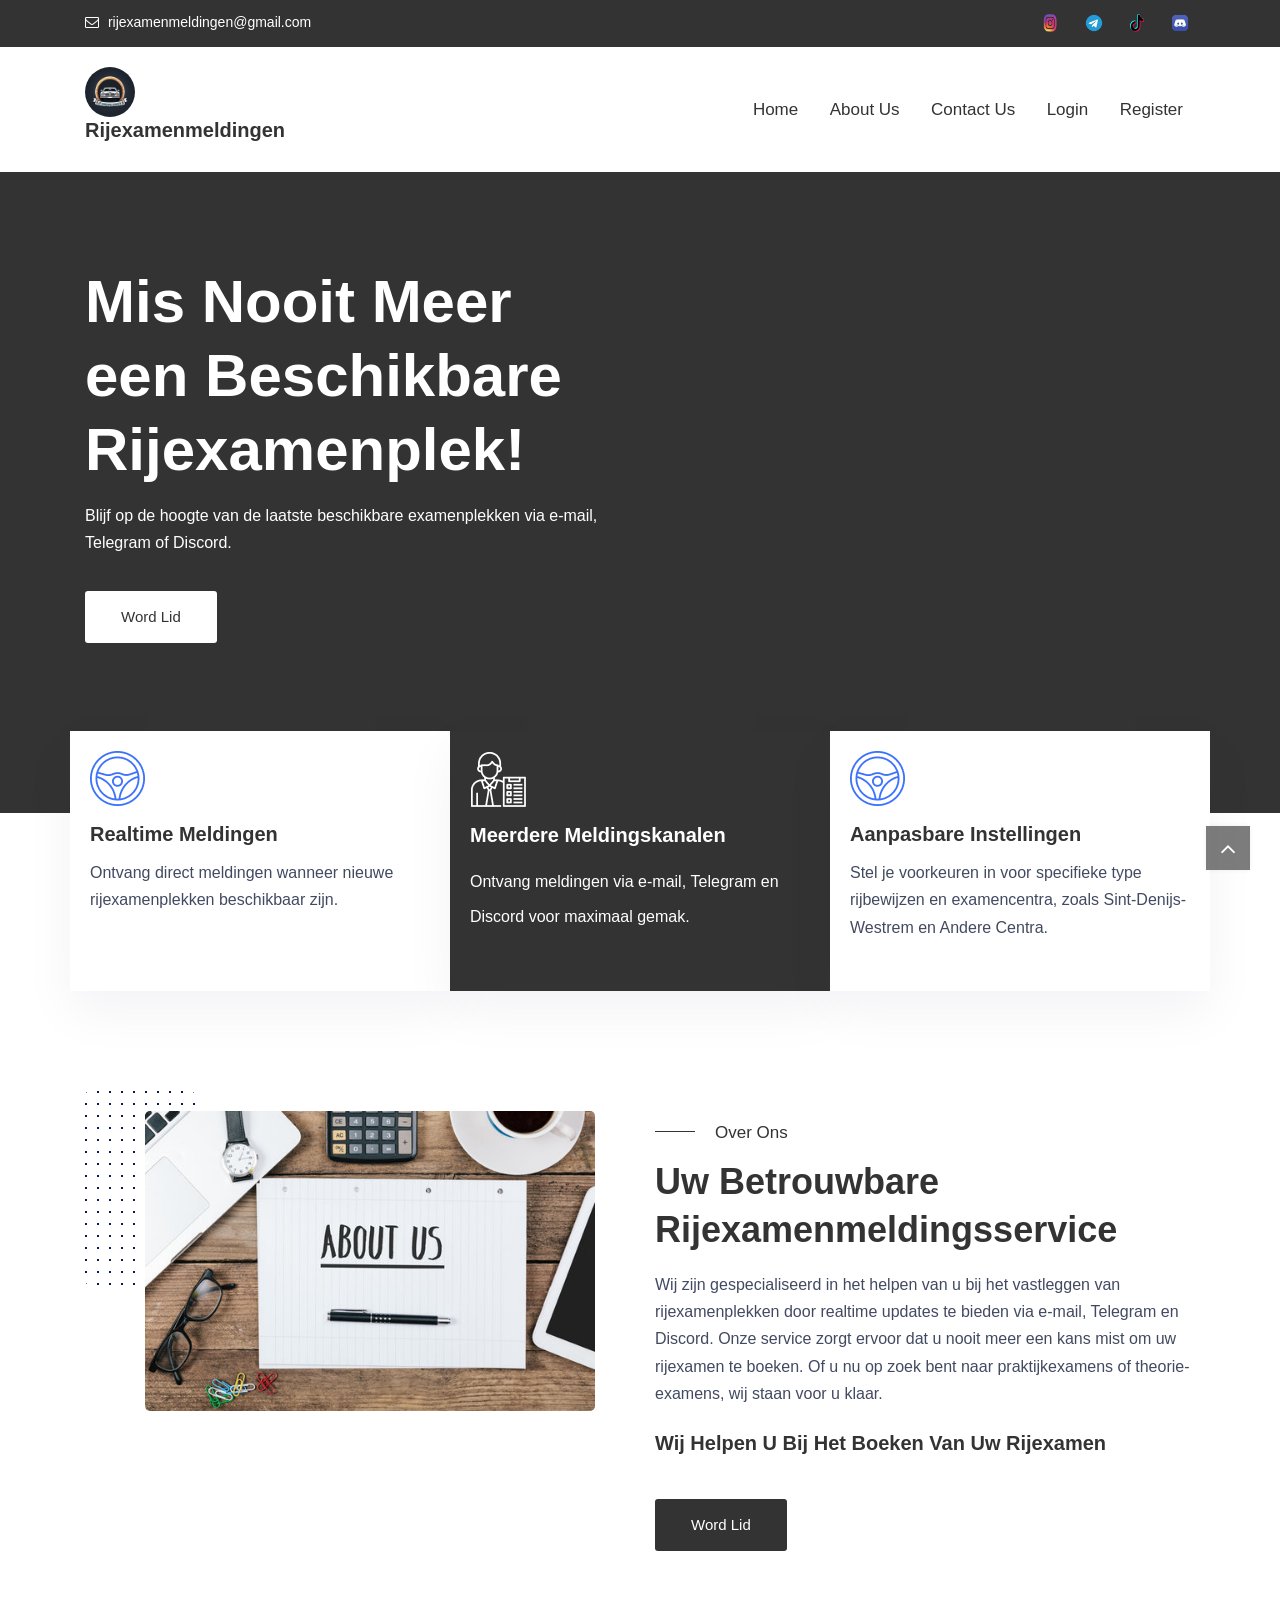
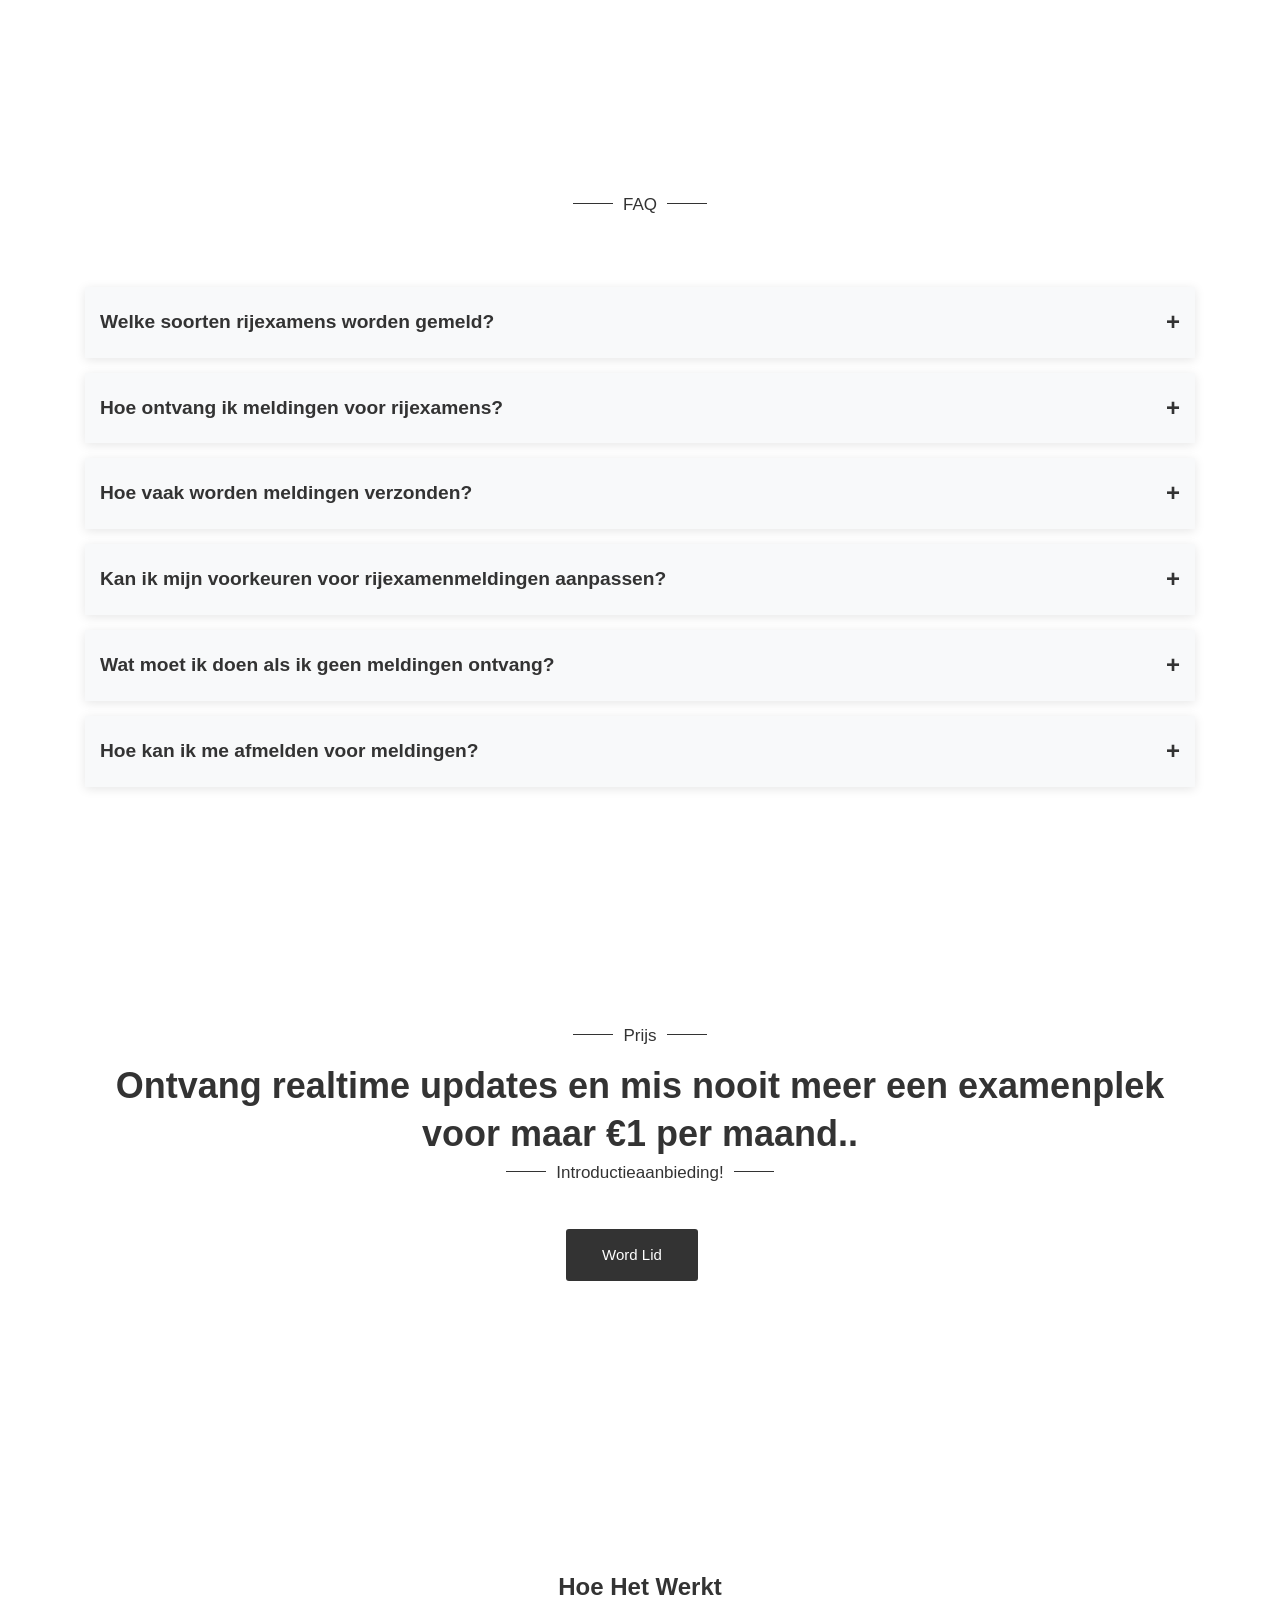
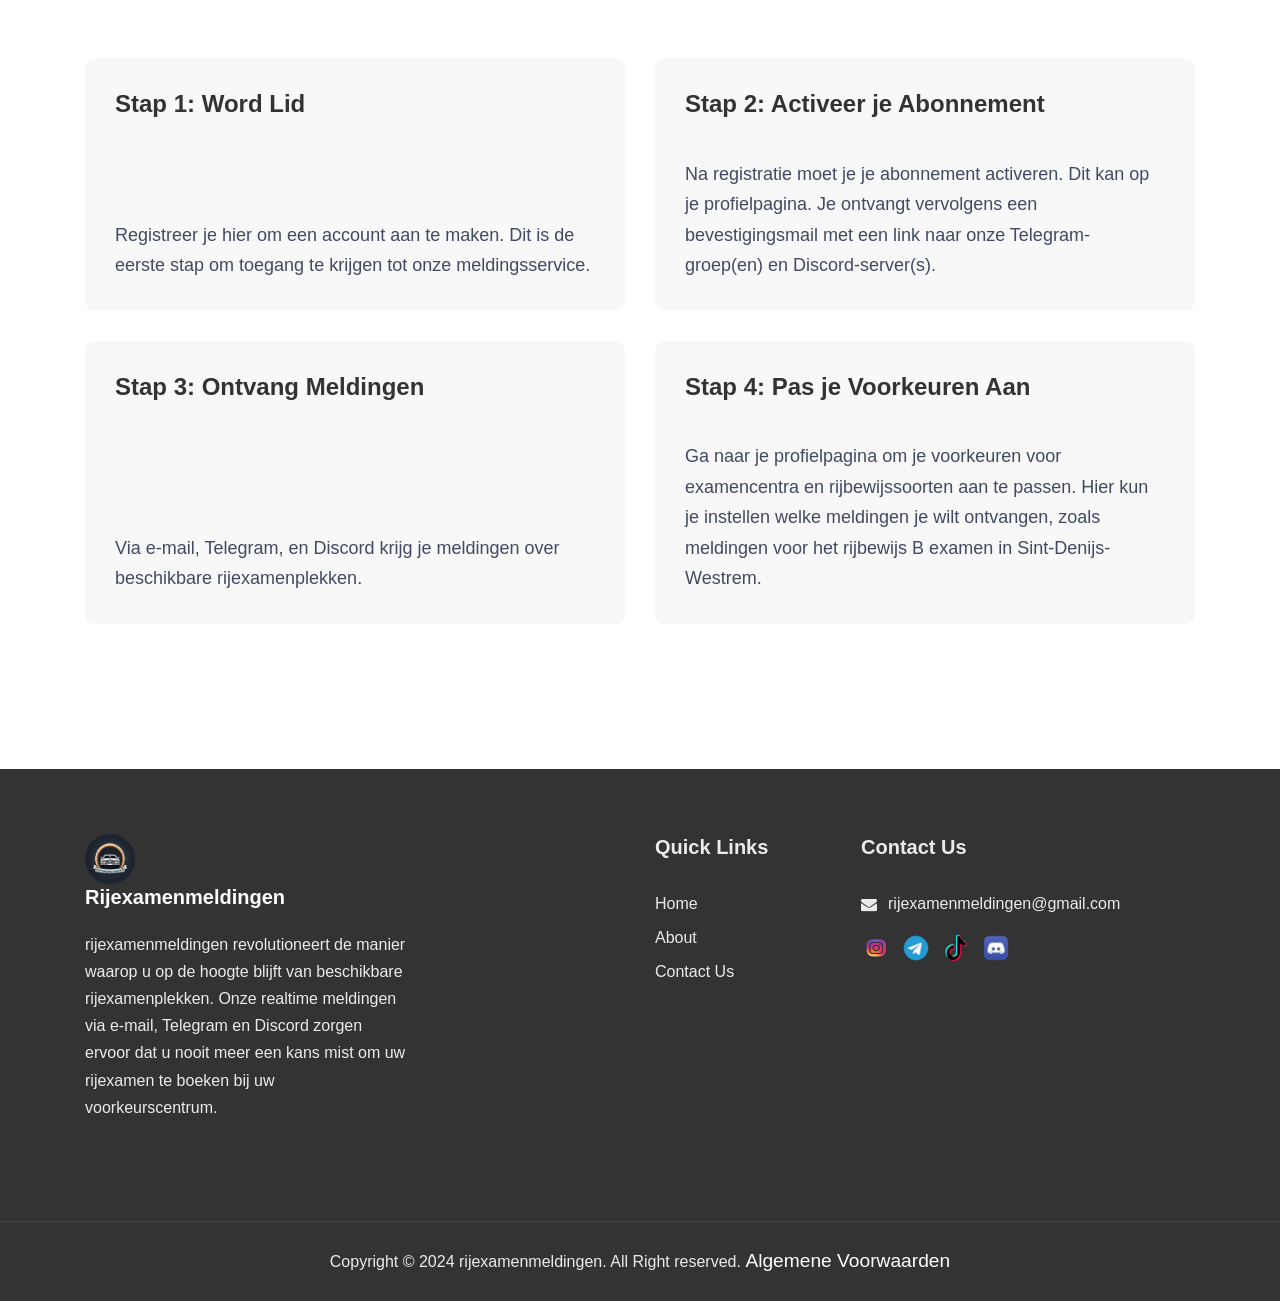
==== index.html @ 1abd0885 "[INIT] osaze okundaye" ====
<!DOCTYPE html>
<html lang="zxx">
<head>
    <meta charset="UTF-8">
    <meta name="viewport" content="width=device-width, initial-scale=1.0">
    <meta http-equiv="X-UA-Compatible" content="IE=edge" />
    <meta http-equiv="X-UA-Compatible" content="ie=edge">
    <title>Rijexamenmeldingen</title>
    <link rel=icon href="assets/img/favicon.jpg" sizes="20x20" type="image/jpg">
    <link rel="stylesheet" href="https://cdnjs.cloudflare.com/ajax/libs/font-awesome/6.0.0-beta3/css/all.min.css">


    <!-- Stylesheet -->
    <link rel="stylesheet" href="assets/css/vendor.css">
    <link rel="stylesheet" href="assets/css/style.css">
    <link rel="stylesheet" href="assets/css/responsive.css">

</head>
<body>

    <!-- preloader area start -->
    <div class="preloader" id="preloader">
        <div class="preloader-inner">
            <div class="spinner">
                <div class="dot1"></div>
                <div class="dot2"></div>
            </div>
        </div>
    </div>
    <!-- preloader area end -->


    <!-- navbar start -->
    <div class="navbar-area">
        <!-- navbar top start -->
        <div class="navbar-top bg-gray">
            <div class="container">
                <div class="row">
                    <div class="col-md-8 text-md-left text-center">
                        <ul>
                            <!--<li><p><i class="fa fa-map-marker"></i> +(111)256 3527 56</p></li>-->
                            <li><p><i class="fa fa-envelope-o"></i> rijexamenmeldingen@gmail.com</p></li>
                        </ul>
                    </div>
                    <div class="col-md-4">
                        <ul class="topbar-right text-md-right text-center">
                            <li class="social-area">
                              <a href="https://www.instagram.com/rijexamenmeldingen.be?igsh=MXh0ZnpwcjVrazRlYQ=="><img src="assets/img/instg.png" alt="" width="20" height="20"></a>
                                <a href="https://t.me/+irHB91aMk1Q0MGNk"><img src="assets/img/telegram.png" alt="" width="20" height="20"></a>
                                <a href="https://www.tiktok.com/@rijexamenmeldingen.be?_t=8qSFh3NCp9s&_r=1">
                                    <img src="assets/img/tik.png" alt="" width="20" height="20">
                                </a>
                                <a href="https://discord.com/invite/fhA5c4tTww">
                                    <img src="assets/img/dicord.png" alt="" width="20" height="20">
                                </a>
                            </li>
                        </ul>
                    </div>
                </div>
            </div>
        </div>
     
        <nav class="navbar navbar-area-1 navbar-area navbar-expand-lg">
            <div class="container nav-container">
                <div class="responsive-mobile-menu">
                    <button class="menu toggle-btn d-block d-lg-none" data-target="#edumint_main_menu" 
                    aria-expanded="false" aria-label="Toggle navigation">
                        <span class="icon-left"></span>
                        <span class="icon-right"></span>
                    </button>
                </div>
                <div class="logo">
                    <a href="index.html"><img style="border-radius: 50px;" src="assets/img/logo.png" width="50px" height="50px" alt="img"></a>
                    <h4>Rijexamenmeldingen</h4>
                </div>
               
                <div class="collapse navbar-collapse" id="edumint_main_menu">
                    <ul class="navbar-nav menu-open text-right">
                        <li>
                            <a href="index.html">Home</a>
                        </li>
                        <li>
                            <a href="about.html">About Us</a>
                        </li>
                        <li>
                            <a href="contact.html">Contact Us</a>
                        </li>
                        <li>
                            <a href="login.html">Login</a>
                        </li>
                        <li>
                            <a href="register.html">Register</a>
                        </li>
                    </ul>
                </div>

            </div>
        </nav>
    </div>
    <!-- navbar end -->
    
    <!-- banner start -->
    <div class="banner-area banner-area-1" style="background-color: #333333">
        <div class="banner-bg"></div>
        <div class="container">
            <div class="row">
                <div class="col-xl-6 col-lg-7 align-self-center">
                    <div class="banner-inner style-white text-center text-lg-left">
                        <!--<img class="animate-img-1 top_image_bounce" src="assets" alt="img">-->
                        <!--<h6 class="b-animate-1 sub-title">Driving School</h6>-->
                        <h1 class="b-animate-2 title">Mis Nooit Meer een Beschikbare Rijexamenplek!</h1>
                        <p class="content b-animate-3">Blijf op de hoogte van de laatste beschikbare examenplekken via e-mail, Telegram of Discord. </p>
                        <div class="btn-wrap">
                            <a class="btn btn-base b-animate-4 mr-3" href="" style="background-color: white; color: #333;">Word Lid</a>
                        </div>
                    </div>
                </div>
            </div>
        </div>
    </div>
    <!-- banner end -->   
    
    <style>
        /* Add this CSS */
        .intro-area .row {
            display: flex;
            flex-wrap: wrap;
        }

        .single-intro-inner {
            display: flex;
            flex-direction: column;
            height: 100%;
            padding: 20px;
        }

        .single-intro-inner .details {
            flex-grow: 1;
        }

        .thumb {
            margin-bottom: 20px;
        }

        .single-intro-inner img {
            width: 100%; 
            height: auto; 
        }

    </style>

<!-- intro start -->
<div class="intro-area intro-one-area mg-top--82">
    <div class="container">
        <div class="row no-lg-gutters justify-content-center">
            <!-- First Column -->
            <div class="col-lg-4 col-md-6">
                <div class="single-intro-inner media">
                    <div class="thumb media-left">
                          <img src="assets/img/intro/1.png" alt="img">
                    </div>
                    <div class="details media-body">
                        <h4>Realtime Meldingen</h4>
                        <p>Ontvang direct meldingen wanneer nieuwe rijexamenplekken beschikbaar zijn.</p>
                    </div>
                </div>
            </div>
            <!-- Second Column -->
            <div class="col-lg-4 col-md-6">
                <div class="single-intro-inner single-intro-inner-active media">
                    <div class="thumb media-left">
                            <img src="assets/img/intro/2.png" alt="img">
                    </div>
                    <div class="details media-body">
                        <h4>Meerdere Meldingskanalen</h4>
                        <p>Ontvang meldingen via e-mail, <a href="https://t.me/+irHB91aMk1Q0MGNk">Telegram</a> en <a href="https://discord.com/invite/fhA5c4tTww">Discord</a> voor maximaal gemak.</p>
                    </div>
                </div>
            </div>
            <!-- Third Column -->
            <div class="col-lg-4 col-md-6">
                <div class="single-intro-inner media">
                    <div class="thumb media-left">
                          <img src="assets/img/intro/1.png" alt="img">
                    </div>
                    <div class="details media-body">
                        <h4>Aanpasbare Instellingen</h4>
                        <p>Stel je voorkeuren in voor specifieke type rijbewijzen en examencentra, zoals Sint-Denijs-Westrem en Andere Centra.</p>
                    </div>
                </div>
            </div>
        </div>
    </div>
</div>
<!-- intro end -->



    <!-- about area start -->
    <div class="about-area bg-relative pd-top-90 pd-bottom-120">
        <div class="container">
            <div class="about-area-inner">
                <div class="row">
                    <div class="col-lg-6 col-md-11">
                        <div class="about-thumb-wrap about-left-thumb">
                            <img class="img-1" src="assets/img/about/1.png" alt="img">
                            <img class="img-2" src="assets/img/about/9.jpg" alt="img">
                            <!--<img class="img-3" src="assets/img/about/3.png" alt="img">-->
                        </div>
                    </div>

                    <div class="col-lg-6 align-self-center">
                        <div class="about-inner-wrap mt-2 pt-4 pt-lg-0">  
                            <div class="section-title mb-0">
                                <h6 class="sub-title left-line">Over Ons</h6>
                                <h2 class="title">Uw Betrouwbare Rijexamenmeldingsservice</h2>
                                <p class="content">
                                    Wij zijn gespecialiseerd in het helpen van u bij het vastleggen van rijexamenplekken door realtime updates te bieden via e-mail, Telegram en Discord. Onze service zorgt ervoor dat u nooit meer een kans mist om uw rijexamen te boeken. Of u nu op zoek bent naar praktijkexamens of theorie-examens, wij staan voor u klaar.
                                </p>
                                <h4 class="small-title">Wij Helpen U Bij Het Boeken Van Uw Rijexamen</h4>
                                <!-- Replace the stock image with an icon -->
                                <!--<h4 class="phone"><i class="fas fa-phone-alt"></i> +44 - 0184 5698 98</h4>-->
                                <a class="btn btn-base" href="">Word Lid</a>
                            </div>
                        </div>
                    </div>
                   
                </div>
            </div>
        </div>
    </div>
    <!-- about area end -->


    <style>
        .accordion-button {
            background-color: #f8f9fa;
            color: #333;
            font-weight: bold;
            font-size: 1.2rem;
            border: none;
            outline: none;
            padding: 15px;
            width: 100%;
            text-align: left;
            cursor: pointer;
            transition: background-color 0.3s ease-in-out, color 0.3s ease-in-out;
            display: flex;
            justify-content: space-between; /* Puts the icon on the right */
            align-items: center;
        }

        .accordion-button.active {
            background-color: #333333;
            color: #fff;
        }

        .accordion-button::after {
            content: '\002B'; /* Unicode for "+" sign */
            font-size: 1.5rem;
            color: #333333;
            transition: transform 0.3s ease-in-out;
        }

        .accordion-button.active::after {
            content: '\2212'; /* Unicode for "−" sign */
            color: #fff;
        }

        .accordion-button:hover {
            background-color: #333333;
            color: #fff;
        }

        .accordion-body {
            background-color: #f1f1f1;
            padding: 20px;
            border-left: 2px solid #333333;
            font-size: 1rem;
            line-height: 1.6;
            display: none;
            overflow: hidden;
        }

        .accordion-header {
            margin-bottom: 0;
        }

        .accordion-item {
            border: none;
            margin-bottom: 15px;
            box-shadow: 0 2px 10px rgba(0, 0, 0, 0.1);
        }

        .accordion-item:last-of-type {
            margin-bottom: 0;
        }
    </style>


    <!-- FAQ Section -->
    <div class="testimonial-area pd-top-120 pd-bottom-115">
        <div class="container">
            <div class="section-title text-center">
                <h5 class="sub-title double-line">FAQ</h5>
            </div>
            <div class="accordion">
                <div class="accordion-item">
                    <button class="accordion-button" type="button">
                          Welke soorten rijexamens worden gemeld?
                    </button>
                    <div class="accordion-body">
                      Onze meldingsservice biedt updates voor verschillende soorten
              rijexamens, waaronder praktijkexamens voor rijbewijs B en AM. U
              kunt uw voorkeuren instellen om meldingen te ontvangen voor
              specifieke rijbewijssoorten en examencentra, zoals
              Sint-Denijs-Westrem, Eeklo, Brakel, Sint-Niklaas en Erembodegem.
              In principe is elke soort rijbewijs mogelijk, en we zijn actief
              bezig om dit verder uit te breiden. Als u specifieke wensen heeft,
              kunt u ons hiernaar vragen, en we zullen deze direct implementeren
              indien mogelijk. Dit zorgt ervoor dat u relevante informatie
              ontvangt over beschikbare plekken die aansluiten bij uw
              rijexamendoelen.
                    </div>
                </div>

                <div class="accordion-item">
                    <button class="accordion-button" type="button">
                       Hoe ontvang ik meldingen voor rijexamens?
                    </button>
                    <div class="accordion-body">
                        Nadat wij uw betaling hebben verwerkt, ontvangt u een
              bevestigingsmail op het opgegeven e-mailadres. In deze e-mail
              vindt u een link naar onze
              <a href="https://t.me/+irHB91aMk1Q0MGNk">Telegram-groep(en)</a> en
              <a href="https://discord.gg/fhA5c4tTww">Discord-server(s)</a>,
              waar u directe meldingen ontvangt over beschikbare
              rijexamenplekken voor uw gekozen type rijbewijs, zoals rijbewijs
              B. U ontvangt ook e-mailmeldingen op basis van uw voorkeuren,
              zoals praktijkexamens en theorie-examens. Zorg ervoor dat uw
              e-mailinstellingen correct zijn geconfigureerd om geen meldingen
              te missen.
                    </div>
                </div>

                <div class="accordion-item">
                    <button class="accordion-button" type="button">
                       Hoe vaak worden meldingen verzonden?
                    </button>
                    <div class="accordion-body">
                        Meldingen worden verzonden zodra er nieuwe beschikbare
              rijexamenplekken worden gedetecteerd voor de door u geselecteerde
              voorkeuren. Dit kan variëren afhankelijk van de beschikbaarheid
              van examenplekken. U ontvangt zowel e-mailmeldingen als
              <a href="https://t.me/+irHB91aMk1Q0MGNk">Telegram</a> en
              <a href="https://discord.gg/fhA5c4tTww">Discord</a> updates, zodat
              u altijd op de hoogte bent van de nieuwste mogelijkheden om uw
              rijexamen te boeken.
                    </div>
                </div>

                <div class="accordion-item">
                    <button class="accordion-button" type="button">
                   Kan ik mijn voorkeuren voor rijexamenmeldingen aanpassen?
                    </button>
                    <div class="accordion-body">
                       Ja, u kunt uw voorkeuren voor rijexamenmeldingen op elk moment
              wijzigen door naar uw profielpagina te gaan via
              <a href="/profiel">deze link</a>. U wordt mogelijk gevraagd om in
              te loggen om toegang te krijgen tot deze instellingen. Op uw
              profielpagina kunt u uw voorkeuren voor specifieke
              rijexamencentra, zoals Sint-Denijs-Westrem en Eeklo, en voor de
              soorten rijexamens, zoals praktijkexamens voor rijbewijs B,
              aanpassen.
                    </div>
                </div>

                <div class="accordion-item">
                    <button class="accordion-button" type="button">
                         Wat moet ik doen als ik geen meldingen ontvang?
                    </button>
                    <div class="accordion-body">
                        Als u geen meldingen ontvangt voor beschikbare rijexamenplekken,
              controleer dan of uw e-mailadres correct is ingevoerd en of u
              e-mailmeldingen en Telegram-updates heeft ingeschakeld. Zorg
              ervoor dat onze berichten niet in uw spammap terechtkomen. Als u
              nog steeds geen meldingen ontvangt, controleer dan uw voorkeuren
              op uw profielpagina via <a href="/profiel">deze link</a>. U moet
              mogelijk inloggen om uw voorkeuren te controleren. Neem contact
              met ons op via
              <a href="mailto:rijexamenmeldingen@gmail.com"
                >rijexamenmeldingen@gmail.com</a
              >
              als u verdere hulp nodig heeft.
                    </div>
                </div>

                <div class="accordion-item">
                    <button class="accordion-button" type="button">
                        Hoe kan ik me afmelden voor meldingen?
                    </button>
                    <div class="accordion-body">
                        Als u zich wilt afmelden voor meldingen over beschikbare
              rijexamenplekken, kunt u dit doen door in te loggen op uw
              profielpagina en uw meldingsinstellingen te wijzigen. Ga naar
              <a href="/profiel">deze link</a> om uw voorkeuren aan te passen. U
              kunt daar kiezen om meldingen te stoppen voor specifieke
              examencentra of rijbewijssoorten. Indien u problemen ondervindt,
              kunt u ook contact met ons opnemen via
              <a href="mailto:rijexamenmeldingen@gmail.com"
                >rijexamenmeldingen@gmail.com</a
              >.
                    </div>
                </div>
            </div>
        </div>
    </div>

    <script>
        // JavaScript for Accordion functionality
        const accordionButtons = document.querySelectorAll('.accordion-button');

        accordionButtons.forEach(button => {
            button.addEventListener('click', () => {
                const accordionBody = button.nextElementSibling;

                // Toggle the active state for the clicked button
                button.classList.toggle('active');

                // Collapse or expand the content
                if (accordionBody.style.display === "block") {
                    accordionBody.style.display = "none";
                } else {
                    accordionBody.style.display = "block";
                }
            });
        });
    </script>



     <!-- Price and price -->
     <div class="testimonial-area pd-top-120 pd-bottom-115" >
        <div class="container">
            <div class="row justify-content-center">
                <div class="col-xl-12 col-lg-12 col-md-12">
                    <div class="section-title text-center">
                        <h5 class="sub-title double-line">Prijs</h5>
                        <h2 class="title">Ontvang realtime updates en mis nooit meer een examenplek voor maar €1 per maand..</h2>
                        <h5 class="sub-title double-line">Introductieaanbieding!</h5>
                        <div class="btn-wrap">
                            <a class="btn btn-base b-animate-4 mr-3" href="">Word Lid</a>
                        </div>
                    </div>
                </div>
            </div>
        </div>
    </div>
    <!-- Price and price -->
        <div class="testimonial-area pd-top-120 pd-bottom-115">
            <div class="container">
                <div class="row justify-content-center">
                    <div class="col-xl-5 col-lg-6 col-md-11">
                        <div class="section-title text-center">
                            <h2 class="title double-line">Hoe Het Werkt</h2>
                        </div>
                    </div>
                </div>

                <div class="row">
                    <div class="col-md-6">
                        <div class="single-testimonial-inner">
                            <h2 class="title double-line">Stap 1: Word Lid</h2>
                            <p>
                                <a href="/signup">Registreer je hier</a> om een account aan te maken. Dit is de eerste stap om toegang te krijgen tot onze meldingsservice.
                            </p>
                        </div>
                    </div>

                    <div class="col-md-6">
                        <div class="single-testimonial-inner">
                            <h2 class="title double-line">Stap 2: Activeer je Abonnement</h2>
                            <p>
                                Na registratie moet je je abonnement activeren. Dit kan op je <a href="/profile">profielpagina</a>. 
                                Je ontvangt vervolgens een bevestigingsmail met een link naar onze 
                                <a href="https://t.me/+irHB91aMk1Q0MGNk">Telegram-groep(en)</a> en 
                                <a href="https://discord.gg/fhA5c4tTww">Discord-server(s)</a>.
                            </p>
                        </div>
                    </div>
                </div>

            <div class="row">
                <div class="col-md-6">
                    <div class="single-testimonial-inner">
                        <h2 class="title double-line">Stap 3: Ontvang Meldingen</h2>
                        <p>
                            Via e-mail, 
                            <a href="https://t.me/+irHB91aMk1Q0MGNk">Telegram</a>, en 
                            <a href="https://discord.gg/fhA5c4tTww">Discord</a> krijg je meldingen over beschikbare rijexamenplekken.
                        </p>
                    </div>
                </div>

                <div class="col-md-6">
                    <div class="single-testimonial-inner">
                        <h2 class="title double-line">Stap 4: Pas je Voorkeuren Aan</h2>
                        <p>
                            Ga naar je <a href="/profile">profielpagina</a> om je voorkeuren voor examencentra en rijbewijssoorten aan te passen.
                            Hier kun je instellen welke meldingen je wilt ontvangen, zoals meldingen voor het rijbewijs B examen in Sint-Denijs-Westrem.
                        </p>
                    </div>
                </div>
        </div>
    </div>
</div>

<style>
    .single-testimonial-inner {
        background-color: #f8f8f8;
        padding: 30px;
        border-radius: 10px;
        margin-bottom: 30px;
        height: 100%; /* Make the card height uniform */
        display: flex;
        flex-direction: column;
        justify-content: space-between;
    }

    .row .col-md-6 {
        margin-bottom: 30px; /* Ensure spacing between rows */
    }

    .title.double-line {
        font-size: 24px;
        font-weight: bold;
    }

    p {
        font-size: 16px;
    }
</style>

           <!-- footer area start -->
 <footer class="footer-area" style="background-color: #333333;">
    <div class="container">
        <div class="row">
            <div class="col-lg-4 col-md-6">
                <div class="widget widget_about pr-xl-4">
                    <div class="thumb">
                        <img style="border-radius: 50px;" src="assets/img/logo.png" width="50px" height="50px" alt="img">
                        <h4 style="color: white">Rijexamenmeldingen</h4>
                    </div>
                    <div class="details">
                        <p>rijexamenmeldingen revolutioneert de manier waarop u op de hoogte blijft van beschikbare rijexamenplekken. Onze realtime meldingen via e-mail, Telegram en Discord zorgen ervoor dat u nooit meer een kans mist om uw rijexamen te boeken bij uw voorkeurscentrum.</p>

                        
                    </div>
                </div>
            </div>
            <div class="col-lg-2 col-md-6"></div>
            <div class="col-lg-2 col-md-6">
                <div class="widget widget_nav_menu">
                    <h4 class="widget-title">Quick Links</h4>
                    <ul>
                        <li><a href="index.html">Home</a></li>
                        <li><a href="about.html">About</a></li>
                        <li><a href="contact.html">Contact Us</a></li>
                    </ul>
                </div>
            </div>
            <div class="col-lg-4 col-md-6">
    <div class="widget widget_contact pl-lg-3">
        <h4 class="widget-title">Contact Us</h4>
        <ul class="details">
            <li><i class="fa fa-envelope"></i>rijexamenmeldingen@gmail.com</li>
        </ul>
        
        <ul style="display: flex; list-style: none; padding: 0;">
            <li style="margin-right: 10px;">
                <a style="color: white" href="https://www.instagram.com/rijexamenmeldingen.be?igsh=MXh0ZnpwcjVrazRlYQ==">
                    <img src="assets/img/instg.png" alt="" width="30" height="20">
                </a>
            </li>
            <li style="margin-right: 10px;">
                <a style="color: white" href="https://t.me/+irHB91aMk1Q0MGNk">
                    <img src="assets/img/telegram.png" alt="" width="30" height="30">
                </a>
            </li>
            <li style="margin-right: 10px;">
                <a style="color: white" href="https://www.tiktok.com/@rijexamenmeldingen.be?_t=8qSFh3NCp9s&_r=1">
                    <img src="assets/img/tik.png" alt="" width="30" height="30">
                </a>
            </li>
            <li>
                <a style="color: white" href="https://discord.com/invite/fhA5c4tTww">
                    <img src="assets/img/dicord.png" alt="" width="30" height="30">
                </a>
            </li>
        </ul>
    </div>
</div>

        </div>
    </div>
    <div class="footer-bottom text-center">
        <div class="container">
            <div class="row">
                <div class="col-md-12 align-self-center">
                    <p>Copyright © 2024 rijexamenmeldingen. All Right reserved. <a
                        href="/assets/algemene-voorwaarden.pdf"
                        target="_blank"
                        style="font-size: larger; color: white">Algemene Voorwaarden</a></p>
                </div>
            </div>
        </div>
    </div>
</footer>
<!-- footer area end -->


    <!-- back to top area start -->
    <div class="back-to-top">
        <span class="back-top"><i class="fa fa-angle-up"></i></span>
    </div>
    <!-- back to top area end -->


    <!-- all plugins here -->
    <script src="assets/js/vendor.js"></script>
    <!-- main js  -->
    <script src="assets/js/main.js"></script>
</body>
</html>
---- assets/css/style.css ----
/*--------------------------------------------------------------
>>> TABLE OF CONTENTS:
----------------------------------------------------------------
# Global
    ## Global
    ## Mixins
    ## Theme
    ## Variables
    ## Common

# Sections
    ## Nav Bar
    ## Banner
    ## Brand Area
    ## Footer
    ## Widgets

# Elements
    ## accordion
    ## filter
    ## apartment
    ## blog
    ## city
    ## feature
    ## gallery
    ## intro
    ## main-search
    ## pricing
    ## service
    ## team
    ## user-list

--------------------------------------------------------------*/
/*-----------------
    # Typography
-----------------*/
@import url("../../../../css2");
:root {
  --main-color: #333333;
  --heading-color: #333333;
  --paragraph-color: #424A61;
  --body-font: "Work Sans", sans-serif;
  --body-font-size: 16px;
  --line-height30: 1.7;
}

html {
  -webkit-text-size-adjust: 100%;
  -ms-text-size-adjust: 100%;
  overflow-x: hidden;
  font-family: var(--body-font);
}

* {
  box-sizing: border-box;
  outline: none;
  -moz-osx-font-smoothing: grayscale;
  /* Firefox */
  -webkit-font-smoothing: antialiased;
  /* WebKit  */
}

body {
  margin: 0;
  color: var(--paragraph-color);
  overflow-x: hidden;
  font-family: var(--body-font);
  line-height: var(--line-height30);
  font-size: var(--body-font-size);
  background: #fff;
}

h1 {
  font-size: 60px;
  line-height: 1.2333333333;
}

h2 {
  font-size: 36px;
  line-height: 1.3380952381;
}

h3 {
  font-size: 24px;
  line-height: 1.3833333333;
}

h4 {
  font-size: 20px;
  line-height: 1.3380952381;
}

h5 {
  font-size: 18px;
  line-height: 1.3380952381;
}

h6 {
  font-size: 16px;
  line-height: 1.2380952381;
}

h1,
h2,
h3,
h4,
h5,
h6 {
  color: var(--heading-color);
  font-weight: 700;
}

p {
  color: var(--paragraph-color);
  -webkit-hyphens: auto;
  hyphens: auto;
  margin-bottom: 10px;
}

a {
  color: inherit;
  text-decoration: none;
  transition: 0.4s;
}

a,
a:hover,
a:focus,
a:active {
  text-decoration: none;
  outline: none;
  color: inherit;
}

a:hover {
  color: var(--main-color);
}

pre {
  word-break: break-word;
}

a i {
  padding: 0 2px;
}

img {
  max-width: 100%;
}

ol {
  counter-reset: counter;
  padding-left: 0;
}

ol li {
  list-style: none;
  margin-bottom: 1rem;
}

ol li:before {
  counter-increment: counter;
  content: counter(counter);
  font-weight: 500;
  margin-right: 10px;
}

button:hover,
button:active,
button:focus {
  outline: 0;
}

/*input and button type focus outline disable*/
input[type=text]:focus,
input[type=email]:focus,
input[type=url]:focus,
input[type=password]:focus,
input[type=search]:focus,
input[type=tel]:focus,
input[type=number]:focus,
textarea:focus,
input[type=button]:focus,
input[type=reset]:focus,
input[type=submit]:focus,
select:focus {
  outline: none;
  box-shadow: none;
  border: 1px solid #ddd;
}

.no-gutter.row,
.no-gutter.container,
.no-gutter.container-fluid {
  margin-left: 0;
  margin-right: 0;
  padding-left: 0;
  padding-right: 0;
}

.no-gutter > [class^=col-] {
  padding-left: 0;
  padding-right: 0;
}

.no-gutter[class^=col-] {
  padding-left: 0;
  padding-right: 0;
}

.h-100vh {
  height: 100vh;
}

code {
  color: #faa603;
}

.check-list {
  margin: 0;
  padding: 0;
  list-style: none;
}
.check-list li {
  display: block;
  padding-left: 20px;
  position: relative;
  z-index: 0;
}
.check-list li:after {
  position: absolute;
  left: 0;
  top: 0;
  font-family: "fontawesome";
  content: "\f105";
  color: var(--main-color);
}

.site-main .comment-navigation,
.site-main .posts-navigation,
.site-main .post-navigation {
  clear: both;
}

.comment-navigation .nav-previous,
.posts-navigation .nav-previous,
.post-navigation .nav-previous {
  float: left;
  width: 50%;
}

.comment-navigation .nav-next,
.posts-navigation .nav-next,
.post-navigation .nav-next {
  float: right;
  text-align: right;
  width: 50%;
}

.comment-navigation .nav-previous > a,
.posts-navigation .nav-previous > a,
.post-navigation .nav-previous > a,
.comment-navigation .nav-next > a,
.posts-navigation .nav-next > a,
.post-navigation .nav-next > a {
  transition: 0.3s ease-in;
}

.comment-navigation .nav-previous:hover > a,
.posts-navigation .nav-previous:hover > a,
.post-navigation .nav-previous:hover > a,
.comment-navigation .nav-next:hover > a,
.posts-navigation .nav-next:hover > a,
.post-navigation .nav-next:hover > a {
  color: var(--main-color);
}

.comment-list li {
  list-style: none;
}

.h-100vh {
  height: 100vh;
}

.position-relative {
  position: relative;
}

/*--------------------------------------------------------------
# Accessibility
--------------------------------------------------------------*/
/* Text meant only for screen readers. */
.screen-reader-text {
  border: 0;
  clip: rect(1px, 1px, 1px, 1px);
  clip-path: inset(50%);
  height: 1px;
  margin: -1px;
  overflow: hidden;
  padding: 0;
  position: absolute !important;
  width: 1px;
  word-wrap: normal !important;
  /* Many screen reader and browser combinations announce broken words as they would appear visually. */
}

.screen-reader-text:focus {
  background-color: #f1f1f1;
  border-radius: 3px;
  box-shadow: 0 0 2px 2px rgba(0, 0, 0, 0.6);
  clip: auto !important;
  clip-path: none;
  color: #21759b;
  display: block;
  font-size: 15px;
  font-size: 0.875rem;
  font-weight: bold;
  height: auto;
  left: 5px;
  line-height: normal;
  padding: 15px 23px 14px;
  text-decoration: none;
  top: 5px;
  width: auto;
  z-index: 100000;
  /* Above WP toolbar. */
}

/* Do not show the outline on the skip link target. */
#content[tabindex="-1"]:focus {
  outline: 0;
}

/*--------------------------------------------------------------
# Alignments
--------------------------------------------------------------*/
.alignleft {
  float: left;
  clear: both;
  margin-right: 20px;
}

.alignright {
  float: right;
  clear: both;
  margin-left: 20px;
}

.aligncenter {
  clear: both;
  display: block;
  margin: 0 auto 1.75em;
}

.alignfull {
  margin: 1.5em 0;
  max-width: 100%;
}

.alignwide {
  max-width: 1100px;
}

/*--------------------------------------------------------------
# Clearings
--------------------------------------------------------------*/
.clear:before,
.clear:after,
.entry-content:before,
.entry-content:after,
.comment-content:before,
.comment-content:after,
.site-header:before,
.site-header:after,
.site-content:before,
.site-content:after,
.site-footer:before,
.site-footer:after {
  content: "";
  display: table;
  table-layout: fixed;
}

.clear:after,
.entry-content:after,
.comment-content:after,
.site-header:after,
.site-content:after,
.site-footer:after {
  clear: both;
}

/*--------------------------------------------------------------
## Posts and pages
--------------------------------------------------------------*/
.sticky {
  display: block;
}

.updated:not(.published) {
  display: none;
}

/*--------------------------------------------------------------
# Media
--------------------------------------------------------------*/
.page-content .wp-smiley,
.entry-content .wp-smiley,
.comment-content .wp-smiley {
  border: none;
  margin-bottom: 0;
  margin-top: 0;
  padding: 0;
}

/* Make sure embeds and iframes fit their containers. */
embed,
iframe,
object {
  max-width: 100%;
}

/* Make sure logo link wraps around logo image. */
.custom-logo-link {
  display: inline-block;
}

/*--------------------------------------------------------------
## Captions
--------------------------------------------------------------*/
.wp-caption {
  margin-bottom: 1.5em;
  max-width: 100%;
  clear: both;
}

.wp-caption img[class*=wp-image-] {
  display: block;
  margin-left: auto;
  margin-right: auto;
}

.wp-caption .wp-caption-text {
  margin: 0.8075em 0;
}

.wp-caption-text {
  text-align: center;
}

/*----------------------------------------
    # Unit test
------------------------------------------*/
.wp-link-pages a {
  margin: 0 5px;
  transition: 0.3s ease-in;
}

.wp-link-pages {
  margin-bottom: 30px;
  margin-top: 25px;
}

.wp-link-pages span,
.wp-link-pages a {
  border: 1px solid #e2e2e2;
  padding: 5px 15px;
  display: inline-block;
}

.wp-link-pages .current,
.wp-link-pages a:hover {
  background-color: var(--main-color);
  color: #fff;
  border-color: var(--main-color);
}

.wp-link-pages span:first-child {
  margin-right: 5px;
}

dl,
ol,
ul {
  padding-left: 15px;
}

.post-password-form input {
  display: block;
  border: 1px solid #e2e2e2;
  height: 50px;
  border-radius: 3px;
  padding: 0 20px;
}

.post-password-form label {
  font-weight: 600;
  color: #333;
}

.post-password-form input[type=submit] {
  width: 100px;
  height: 50px;
  background-color: var(--main-color);
  color: #fff;
  font-size: 15px;
  font-weight: 600;
  letter-spacing: 1px;
  border: none;
  cursor: pointer;
  transition: 0.3s ease-in;
}

.post-password-form input[type=submit]:hover {
  background-color: #121A2F;
}

.footer-widget .table td,
.footer-widget .table th {
  padding: 0.5rem !important;
}

@media all and (min-width: 1200px) {
  .no-lg-gutters > .col,
.no-lg-gutters > [class*=col-] {
    padding-right: 0;
    padding-left: 0;
  }
}
/*---------------------------------------
    ## Button
---------------------------------------*/
.btn {
  height: 52px;
  line-height: 52px;
  padding: 0 36px;
  border-radius: 0;
  overflow: hidden;
  position: relative;
  border: 0;
  font-size: 15px;
  transition: all 0.5s ease;
  font-weight: 500;
  border-radius: 3px;
  z-index: 0;
}
.btn:focus, .btn:active {
  outline: 0;
  box-shadow: none;
}
.btn:after {
  content: "";
  background: #333333;
  position: absolute;
  transition: all 0.3s ease-in;
  z-index: -1;
  height: 100%;
  left: -35%;
  top: 0;
  transform: skew(30deg);
  transition-duration: 0.6s;
  transform-origin: top left;
  width: 0;
}
.btn:hover:after {
  height: 100%;
  width: 135%;
}

.btn-base {
  color: #fff;
  background: var(--main-color);
}
.btn-base:hover {
  color: #fff;
}

.btn-base-2 {
  color: #fff;
  background: #FDC400;
}
.btn-base-2:hover {
  color: #fff;
}

.btn-border-white {
  color: #fff;
  border: 2px solid rgba(255, 255, 255, 0.2);
  line-height: 48px;
}
.btn-border-white:hover, .btn-border-white:focus {
  color: #fff;
  background: var(--main-color);
  border: 2px solid var(--main-color);
}

.btn-border-black {
  color: var(--heading-color);
  border: 2px solid rgba(0, 33, 71, 0.2);
  line-height: 48px;
}
.btn-border-black:hover, .btn-border-black:focus {
  color: #fff;
  border: 2px solid var(--main-color);
}

.read-more-text {
  color: var(--main-color);
  font-weight: 500;
  position: relative;
  padding-right: 22px;
}
.read-more-text i {
  font-size: 18px;
  position: absolute;
  top: 1px;
  padding-left: 3px;
  transition: 0.4s;
}
.read-more-text:after {
  content: "";
  position: absolute;
  left: 0;
  bottom: -2px;
  background: var(--main-color);
  height: 1px;
  width: 80%;
  transition: 0.4s;
}
.read-more-text:hover i {
  padding-left: 6px;
}
.read-more-text:hover:after {
  width: 100%;
}

/*------------------------------------------------
    ## Back Top
------------------------------------------------*/
.back-to-top {
  position: fixed;
  right: 30px;
  bottom: 30px;
  width: 44px;
  height: 44px;
  color: #fff;
  background-color: var(--main-color);
  text-align: center;
  line-height: 44px;
  z-index: 99;
  font-size: 25px;
  cursor: pointer;
  box-shadow: 0 0 5px rgba(0, 0, 0, 0.1);
  display: none;
  animation: backto-top-bounce 4s infinite ease-in-out;
}
@keyframes backto-top-bounce {
  0% {
    transform: translateY(-5px);
  }
  50% {
    transform: translateY(10px);
  }
  100% {
    transform: translateY(-5px);
  }
}
/*-----------------------------------------
    ## Preloader Css
-------------------------------------------*/
.pre-wrap {
  position: fixed;
  content: "";
  transform: translate(-100%, -240%);
  font-size: 62px;
}

.preloader-inner {
  position: fixed;
  left: 0;
  top: 0;
  z-index: 999999999999;
  background-color: #030724;
  width: 100%;
  height: 100%;
  display: flex;
  align-items: center;
  justify-content: center;
}
.preloader-inner .cancel-preloader {
  position: absolute;
  bottom: 30px;
  right: 30px;
}
.preloader-inner .cancel-preloader a {
  background-color: #fff;
  font-weight: 600;
  text-transform: capitalize;
  color: var(--main-color);
  width: 200px;
  height: 50px;
  text-align: center;
  line-height: 50px;
  border-radius: 30px;
  display: block;
  transition: all 0.4s ease;
}
.preloader-inner .cancel-preloader a:hover {
  background-color: var(--heading-color);
  color: #fff;
}

.spinner {
  margin: 120px auto;
  width: 60px;
  height: 60px;
  position: relative;
  text-align: center;
  animation: sk-rotate 2s infinite linear;
}

.dot1, .dot2 {
  width: 60%;
  height: 60%;
  display: inline-block;
  position: absolute;
  top: 0;
  background-color: var(--main-color);
  border-radius: 100%;
  animation: sk-bounce 2s infinite ease-in-out;
}

.dot2 {
  top: auto;
  bottom: 0;
  animation-delay: -1s;
}
@keyframes sk-rotate {
  100% {
    transform: rotate(360deg);
    -webkit-transform: rotate(360deg);
  }
}
@keyframes sk-bounce {
  0%, 100% {
    transform: scale(0);
    -webkit-transform: scale(0);
  }
  50% {
    transform: scale(1);
    -webkit-transform: scale(1);
  }
}
/*-----------------------------------------
    ## video 
------------------------------------------*/
.video-play-btn {
  border-radius: 50%;
  background: rgb(247, 247, 247);
  width: 100px;
  height: 100px;
  display: inline-block;
  line-height: 115px;
  position: relative;
  z-index: 0;
  text-align: center;
}
.video-play-btn i {
  color: #333333;
  margin-left: 6px;
  font-size: 36px;
}
.video-play-btn.style-two {
  height: 70px;
  width: 70px;
  line-height: 79px;
}
.video-play-btn.style-two i {
  font-size: 30px;
}
.video-play-btn.style-two:after {
  content: "";
  position: absolute;
  left: -15px;
  top: -15px;
  border: 1px solid #fff;
  background: transparent;
  border-radius: 50%;
  width: 100px;
  height: 100px;
}

/*-----------------------------------------
    ## Breadcumb 
------------------------------------------*/
.breadcrumb-area {
  padding: 245px 0 112px;
  position: relative;
  background-repeat: no-repeat;
  background-position: center bottom;
}
.breadcrumb-area:after {
  content: "";
  position: absolute;
  left: 0;
  right: 0;
  bottom: 0;
  width: 100%;
  height: 100%;
  background: linear-gradient(90deg, #333333 -0.7%, rgba(10, 24, 81, 0) 113.23%);
  height: 100%;
  transition: all 0.6s ease;
  z-index: 0;
}
.breadcrumb-area .breadcrumb-inner {
  position: relative;
  z-index: 2;
}
.breadcrumb-area .page-title {
  font-size: 45px;
  font-weight: 700;
  margin-bottom: 5px;
  color: #fff;
}
.breadcrumb-area .page-list {
  margin: 0;
  padding: 0;
  color: #fff;
}
.breadcrumb-area .page-list li {
  font-size: 18px;
  font-weight: 200;
  list-style: none;
  display: inline-block;
  position: relative;
  padding-left: 8px;
}
.breadcrumb-area .page-list li:after {
  position: absolute;
  left: 0;
  top: 1px;
  content: "/";
  font-family: "fontawesome";
}
.breadcrumb-area .page-list li:first-child {
  padding-left: 0;
}
.breadcrumb-area .page-list li:first-child:after {
  display: none;
}

/********* social-media *********/
.social-media {
  padding: 0;
  margin: 0;
  position: relative;
  z-index: 2;
}
.social-media li {
  display: inline-block;
  margin: 0 2px;
}
.social-media li a {
  height: 35px;
  width: 35px;
  line-height: 35px;
  text-align: center;
  border-radius: 50%;
  display: inline-block;
  background: #fff;
  color: #3F517E;
}
.social-media li a:hover {
  color: #120F2D;
}
.social-media li:first-child {
  margin-left: 0;
}
.social-media li:last-child {
  margin-right: 0;
}

/********* slider-control *********/
.slider-control-square .owl-nav button {
  height: 50px;
  width: 50px;
  line-height: 50px;
  margin: 0 8px;
  border-radius: 0;
  border: 1px solid var(--main-color);
  transition: 0.4s;
  box-shadow: none;
  color: var(--main-color);
  background: transparent;
  font-size: 20px;
  padding: 0;
  cursor: pointer;
}
.slider-control-square .owl-nav button:hover {
  background: var(--main-color);
  color: #fff;
}
.slider-control-square .owl-nav .owl-prev {
  margin-left: 0;
}
.slider-control-square .owl-nav .owl-next {
  margin-left: 0;
}

.slider-control-dots .owl-dots .owl-dot {
  height: 5px;
  width: 30px;
  background: rgba(61, 114, 252, 0.3);
  border: 0;
  border-radius: 0;
  margin: 0 3px;
  position: relative;
  cursor: pointer;
  transition: 0.4s;
}
.slider-control-dots .owl-dots .owl-dot.active {
  background: var(--main-color);
}
.slider-control-dots.style-yellow .owl-dots .owl-dot.active {
  background: #FDC400;
}

/*--------------------------------------------------------------
# Globals
--------------------------------------------------------------*/
.ratting-inner {
  color: #FFC107;
}

.bg-base {
  background: var(--main-color);
}

.bg-green {
  background: #1DC295;
}

.bg-blue {
  background:#333333;
}

.bg-red {
  background: #F14D5D;
}

.bg-gray {
  background: #eae1d6;
}

.bg-sky {
  background: #F9F9F9;
}

.bg-black {
  background: var(--heading-color);
}

.bg-light {
  background: #F7FAFC;
}

.bg-relative {
  position: relative;
}

.bg-cover {
  background-size: cover !important;
}

.bg-overlay {
  position: relative;
  background-size: cover !important;
}
.bg-overlay:after {
  content: "";
  position: absolute;
  height: 100%;
  width: 100%;
  left: 0;
  top: 0;
  background: rgba(10, 24, 81, 0.88);
}
.bg-overlay .container {
  position: relative;
  z-index: 2;
}
.bg-overlay .bg-z-index {
  position: relative;
  z-index: 2;
}

.pd-top-60 {
  padding-top: 60px;
}

.pd-top-90 {
  padding-top: 90px;
}

.pd-top-100 {
  padding-top: 100px;
}

.pd-top-110 {
  padding-top: 110px;
}

.pd-top-115 {
  padding-top: 115px;
}

.pd-top-120 {
  padding-top: 120px;
}

.mg-top-120 {
  margin-top: 120px;
}

.pd-bottom-70 {
  padding-bottom: 70px;
}

.pd-bottom-90 {
  padding-bottom: 90px;
}

.pd-bottom-100 {
  padding-bottom: 100px;
}

.pd-bottom-110 {
  padding-bottom: 110px;
}

.pd-bottom-115 {
  padding-bottom: 115px;
}

.pd-bottom-120 {
  padding-bottom: 120px;
}

.mg-top--82 {
  margin-top: -82px;
}

/************ animate style ************/
.top_image_bounce {
  animation: top-image-bounce 3s infinite ease-in-out;
}

.left_image_bounce {
  animation: left-image-bounce 3s infinite ease-in-out;
}

.right_image_bounce {
  animation: right-image-bounce 3s infinite ease-in-out;
}

.spin_image {
  animation: spin 3s infinite ease-in-out;
}
@keyframes top-image-bounce {
  0% {
    transform: translateY(-8px);
  }
  50% {
    transform: translateY(12px);
  }
  100% {
    transform: translateY(-8px);
  }
}
@keyframes left-image-bounce {
  0% {
    transform: translateX(-5px);
  }
  50% {
    transform: translateX(10px);
  }
  100% {
    transform: translateX(-5px);
  }
}
@keyframes spin {
  100% {
    transform: rotate(360deg);
    transform-origin: 50%;
  }
}
@keyframes ripple-white3 {
  0% {
    box-shadow: 0 0 0 0 rgba(255, 255, 255, 0.1), 0 0 0 10px rgba(255, 255, 255, 0.1), 0 0 0 20px rgba(255, 255, 255, 0.1);
  }
  100% {
    box-shadow: 0 0 0 10px rgba(255, 255, 255, 0.1), 0 0 0 20px rgba(255, 255, 255, 0.1), 0 0 0 100px rgba(255, 255, 255, 0);
  }
}
/*------------------------------------------------
    ## Section title
------------------------------------------------*/
.section-title {
  margin-bottom: 55px;
  position: relative;
}
.section-title .sub-title {
  font-weight: 500;
  position: relative;
  display: inline-block;
  margin-bottom: 15px;
  font-size: 17px;
  color: var(--main-color);
}
.section-title .sub-title.left-line {
  padding-left: 60px;
}
.section-title .sub-title.left-line.style-yellow {
  color: #FDC400;
}
.section-title .sub-title.left-line.style-yellow:before {
  background: #FDC400;
}
.section-title .sub-title.left-line:before {
  content: "";
  position: absolute;
  left: 0;
  top: 9px;
  height: 1px;
  width: 40px;
  background: var(--main-color);
}
.section-title .sub-title.right-line:after {
  content: "";
  position: absolute;
  right: -50px;
  top: 9px;
  height: 1px;
  width: 40px;
  background: var(--main-color);
}
.section-title .sub-title.double-line:before {
  content: "";
  position: absolute;
  left: -50px;
  top: 9px;
  height: 1px;
  width: 40px;
  background: var(--main-color);
}
.section-title .sub-title.double-line:after {
  content: "";
  position: absolute;
  right: -50px;
  top: 9px;
  height: 1px;
  width: 40px;
  background: var(--main-color);
}
.section-title .title {
  margin-bottom: 0;
  margin-top: 0;
}
.section-title .content {
  margin-top: 17px;
  margin-bottom: 0;
}
.section-title .small-title {
  margin-top: 18px;
  line-height: 36px;
}
.section-title .phone {
  font-weight: 400;
  margin-top: 30px;
}
.section-title .phone img {
  margin-right: 6px;
}
.section-title .single-list-wrap {
  margin-top: 21px;
}
.section-title .btn {
  margin-top: 30px;
}
.section-title.style-white .sub-title {
  color: #fff;
}
.section-title.style-white .sub-title.left-line:before {
  background: #fff;
}
.section-title.style-white .sub-title.right-line:after {
  background: #fff;
}
.section-title.style-white .sub-title.double-line:before {
  background: #fff;
}
.section-title.style-white .sub-title.double-line:after {
  background: #fff;
}
.section-title.style-white .title {
  color: #fff;
}
.section-title.style-white .content {
  color: #fff;
}
.section-title.style-white .small-title {
  color: #fff;
}

/*----------------------------------------------
    # Nav bar 
----------------------------------------------*/
.navbar-top {
  padding: 13px 0 4px 0;
  background: #333333;
}
.navbar-top ul {
  margin: 0;
  padding: 0;
  line-height: initial;
}
.navbar-top ul li {
  display: inline-block;
  list-style: none;
  margin-right: 20px;
  padding-bottom: 10px;
}
.navbar-top ul li:last-child {
  margin-right: 0;
}
.navbar-top ul li p,
.navbar-top ul li a {
  margin: 0;
  font-size: 14px;
  color: #fff;
}
.navbar-top ul li p img,
.navbar-top ul li a img {
  margin-right: 5px;
}
.navbar-top ul li p i,
.navbar-top ul li a i {
  margin-right: 5px;
}
.navbar-top ul li a:hover {
  color: var(--main-color);
}
.navbar-top .topbar-right a {
  margin: 0 7px;
}
.navbar-top .topbar-right li a i {
  margin-right: 0;
}
.navbar-top .topbar-right li a:last-child {
  margin-right: 0;
}
.navbar-top .topbar-right li:first-child {
  margin: 0;
}
.navbar-top .topbar-right li:last-child {
  border-right: 0;
}

.navbar-area {
  position: absolute;
  width: 100%;
  z-index: 99;
}
.navbar-area .nav-container {
  background-color: transparent;
  padding: 12px 15px;
  transition: all 0.4s;
}
.navbar-area .nav-container .logo a {
  font-weight: 700;
  font-size: 24px;
  color: #fff;
}
.navbar-area .nav-container .logo a img {
  height: auto;
}
.navbar-area .nav-container .btn-transparent {
  font-size: 13px;
  font-weight: 700;
}
.navbar-area .nav-container .navbar-collapse .navbar-nav {
  display: block;
  width: 100%;
  padding-left: 80px;
  text-align: left;
}
.navbar-area .nav-container .navbar-collapse .navbar-nav li {
  display: inline-block;
  font-weight: 500;
  line-height: 50px;
  text-transform: capitalize;
}
.navbar-area .nav-container .navbar-collapse .navbar-nav li a {
  color: var(--heading-color);
  font-weight: 500;
  font-size: 17px;
}
.navbar-area .nav-container .navbar-collapse .navbar-nav li:hover a {
  color: var(--main-color);
}
.navbar-area .nav-container .navbar-collapse .navbar-nav li + li {
  margin-left: 15px;
}
.navbar-area .nav-container .navbar-collapse .navbar-nav li.menu-item-has-children {
  position: relative;
  z-index: 0;
  padding-right: 14px;
}
.navbar-area .nav-container .navbar-collapse .navbar-nav li.menu-item-has-children:before {
  content: "";
  position: absolute;
  right: 3px;
  top: 50%;
  height: 10px;
  width: 2px;
  background: var(--heading-color);
  transform: translateY(-50%);
  transition: all 0.3s ease-in;
  margin-top: 0px;
  z-index: -1;
}
.navbar-area .nav-container .navbar-collapse .navbar-nav li.menu-item-has-children:after {
  content: "";
  position: absolute;
  right: -1px;
  top: 26px;
  height: 2px;
  width: 10px;
  background: var(--heading-color);
  transform: translateY(-50%);
  transition: all 0.3s ease-in;
  z-index: -1;
}
.navbar-area .nav-container .navbar-collapse .navbar-nav li.menu-item-has-children:hover {
  transition: all 0.4s ease;
}
.navbar-area .nav-container .navbar-collapse .navbar-nav li.menu-item-has-children:hover:before {
  opacity: 0;
}
.navbar-area .nav-container .navbar-collapse .navbar-nav li.menu-item-has-children:hover:after {
  background: var(--main-color);
}
.navbar-area .nav-container .navbar-collapse .navbar-nav li.menu-item-has-children:hover > .sub-menu {
  visibility: visible;
  opacity: 1;
}
.navbar-area .nav-container .navbar-collapse .navbar-nav li.menu-item-has-children .sub-menu {
  position: absolute;
  text-align: left;
  min-width: 210px;
  margin: 0;
  padding: 0;
  list-style: none;
  left: 0;
  top: 100%;
  box-shadow: 0 0 15px 0 rgba(0, 0, 0, 0.05);
  background-color: #fff;
  z-index: 9;
  overflow: hidden;
  visibility: hidden;
  opacity: 0;
  transition: all 0.4s ease;
  border-radius: 0;
}
.navbar-area .nav-container .navbar-collapse .navbar-nav li.menu-item-has-children .sub-menu.border-bt0 {
  border-bottom: 0px !important;
}
.navbar-area .nav-container .navbar-collapse .navbar-nav li.menu-item-has-children .sub-menu li {
  display: block;
  margin-left: 0;
  line-height: 22px;
  font-size: 15px;
  transition: all 0.4s ease;
  border-bottom: 1px solid #f5f5f5;
}
.navbar-area .nav-container .navbar-collapse .navbar-nav li.menu-item-has-children .sub-menu li a {
  display: block;
  padding: 10px 20px;
  white-space: nowrap;
  transition: all 0.3s;
  color: #050a30;
  font-size: 14px;
  font-weight: 500;
  transition: all 0.4s ease;
  position: relative;
}
.navbar-area .nav-container .navbar-collapse .navbar-nav li.menu-item-has-children .sub-menu li a:before {
  position: absolute;
  left: 17px;
  top: 50%;
  content: "\f105";
  font-family: "fontawesome";
  /* IE 9 */
  /* Chrome, Safari, Opera */
  transform: translateY(-50%);
  visibility: hidden;
  opacity: 0;
  transition: 0.4s;
  color: #fff;
}
.navbar-area .nav-container .navbar-collapse .navbar-nav li.menu-item-has-children .sub-menu li:hover {
  background: #061539;
}
.navbar-area .nav-container .navbar-collapse .navbar-nav li.menu-item-has-children .sub-menu li:hover a {
  color: #fff;
  padding: 10px 20px 10px 30px;
}
.navbar-area .nav-container .navbar-collapse .navbar-nav li.menu-item-has-children .sub-menu li:hover a:before {
  visibility: visible;
  opacity: 1;
}
.navbar-area .nav-container .navbar-collapse .navbar-nav li.menu-item-has-children .sub-menu li:last-child {
  border-bottom: 0;
}
.navbar-area .nav-container .navbar-collapse .navbar-nav li.menu-item-has-children .sub-menu .menu-item-has-children {
  position: relative;
  z-index: 0;
  padding-right: 0px;
}
.navbar-area .nav-container .navbar-collapse .navbar-nav li.menu-item-has-children .sub-menu .menu-item-has-children:before {
  position: absolute;
  right: 15px;
  top: 50%;
  content: "\f105";
  font-family: "fontawesome";
  /* IE 9 */
  /* Chrome, Safari, Opera */
  transform: translateY(-50%);
}
.navbar-area .nav-container .navbar-collapse .navbar-nav li.menu-item-has-children .sub-menu .menu-item-has-children > .sub-menu {
  left: 100%;
  top: 20px;
}
.navbar-area .nav-container .navbar-collapse .navbar-nav li.menu-item-has-children .sub-menu .menu-item-has-children > .sub-menu .sub-menu .sub-menu {
  left: auto;
  right: 100%;
}
.navbar-area .nav-container .navbar-collapse .navbar-nav li.menu-item-has-children .sub-menu .menu-item-has-children:hover > .sub-menu {
  visibility: visible;
  opacity: 1;
}
.navbar-area .nav-container .navbar-collapse .navbar-nav li.menu-item-has-children .sub-menu .menu-item-has-children:hover > .sub-menu li:hover:before {
  color: #fff;
}
.navbar-area .nav-container .navbar-collapse .navbar-nav > li {
  margin-right: 12px;
}

.navbar-area.style-three {
  background: transparent;
}
.navbar-area.style-three .navbar-area {
  border-bottom: 1px solid rgba(255, 255, 255, 0.2);
  padding: 0;
}
.navbar-area.style-three .navbar-area.sticky-active {
  background: #043381;
}
.navbar-area.style-three .navbar-area.sticky-active .nav-container {
  padding: 23px 15px;
}
.navbar-area.style-three .navbar-area .nav-container {
  padding: 32px 15px;
}
.navbar-area.style-three .nav-container .navbar-collapse .navbar-nav li a {
  color: #fff;
}
.navbar-area.style-three .nav-container .navbar-collapse .navbar-nav li.menu-item-has-children:after,
.navbar-area.style-three .nav-container .navbar-collapse .navbar-nav li.menu-item-has-children:before {
  background: #fff;
}
.navbar-area.style-three .nav-container .navbar-collapse .navbar-nav li:hover:after {
  background: #FDC400;
}
.navbar-area.style-three .nav-container .navbar-collapse .navbar-nav li:hover a {
  color: #FDC400;
}
.navbar-area.style-three .nav-container .navbar-collapse .navbar-nav li.menu-item-has-children .sub-menu li a:hover {
  background: #FDC400;
}
.navbar-area.style-three .nav-right-part {
  position: relative;
  margin-left: 66px;
}
.navbar-area.style-three .nav-right-part:after {
  content: "";
  position: absolute;
  left: -30px;
  top: -39px;
  height: 116px;
  width: 1px;
  background: rgba(255, 255, 255, 0.2);
}
.navbar-area.style-three .nav-right-part .nav-phone {
  font-size: 17px;
  line-height: 20px;
  letter-spacing: 0.0025em;
  color: #FFFFFF;
  display: inline-flex;
  align-items: center;
}
.navbar-area.style-three .nav-right-part .nav-phone span {
  width: 40px;
  height: 40px;
  background: #FDC400;
  display: inline-block;
  border-radius: 50%;
  text-align: center;
  line-height: 45px;
  margin-right: 10px;
}

.navbar-area.style-four {
  background: transparent;
}
.navbar-area.style-four .navbar-top {
  background: transparent;
  padding: 16px 0 4px 0;
}
.navbar-area.style-four .navbar-top ul li p {
  display: inline-flex;
  align-items: center;
}
.navbar-area.style-four .navbar-top ul li p svg {
  margin-right: 10px;
}
.navbar-area.style-four .navbar-area {
  padding: 0;
}
.navbar-area.style-four .navbar-area.sticky-active {
  background: #043381;
}
.navbar-area.style-four .navbar-area.sticky-active .nav-container {
  padding: 23px 20px;
}
.navbar-area.style-four .navbar-area.sticky-active .nav-container .navbar-collapse .navbar-nav li.menu-item-has-children:before {
  margin-top: 0px;
}
.navbar-area.style-four .navbar-area .nav-container {
  border-radius: 5px;
  background: #fff;
  padding: 19.5px 15px;
}
.navbar-area.style-four .navbar-area .nav-container .navbar-collapse .navbar-nav li.menu-item-has-children:before {
  margin-top: 1px;
}

.sticky-active {
  animation: 300ms ease-in-out 0s normal none 1 running fadeInDown;
  left: 0;
  position: fixed;
  top: 0;
  width: 100%;
  z-index: 999;
  box-shadow: 0 10px 20px 0 rgba(46, 56, 220, 0.05);
}

.navbar-area-1 {
  background: #fff;
}

.navbar-area-2 {
  background: rgba(0, 33, 71, 0.4);
}
.navbar-area-2 .nav-container .navbar-collapse .navbar-nav > li > a {
  color: #fff;
}
.navbar-area-2 .nav-container .navbar-collapse .navbar-nav > li.menu-item-has-children:before {
  background: #fff;
}
.navbar-area-2 .nav-container .navbar-collapse .navbar-nav > li.menu-item-has-children:after {
  background: #fff;
}
.navbar-area-2.sticky-active {
  background: var(--heading-color);
}

.navbar-nav {
  opacity: 0;
  margin-right: -30px;
  visibility: hidden;
  transition: all 0.3s ease 0s;
}

.menu-open {
  opacity: 1;
  margin-right: 0;
  visibility: visible;
}

.bar1 {
  width: 32px;
  height: 2px;
  margin-bottom: 5px;
  position: absolute;
  background: #fff;
  z-index: 9999;
  top: 10px;
  right: -5px;
}

.bar2 {
  width: 24px;
  height: 2px;
  margin-bottom: 5px;
  position: absolute;
  background: #fff;
  z-index: 9999;
  top: 17px;
  right: -5px;
}

.bar3 {
  width: 18px;
  height: 2px;
  margin-bottom: 5px;
  position: absolute;
  background: #fff;
  z-index: 9999;
  top: 24px;
  right: -5px;
}

.responsive-mobile-menu button:focus {
  outline: none;
  border: none;
}

/**************** nav-left-part *************/
.header-cat-menu {
  margin: 0;
  padding: 0;
  margin-left: 58px;
}
.header-cat-menu li {
  position: relative;
  margin-right: 0;
  cursor: pointer;
  list-style: none;
}
.header-cat-menu li img {
  margin-top: -3px;
  margin-right: 5px;
}
.header-cat-menu li a {
  color: #022334;
  font-weight: 500;
  font-size: 18px;
}
.header-cat-menu li .sub-menu {
  position: absolute;
  left: 0;
  top: 40px;
  list-style: none;
  padding: 0;
  margin: 0;
  z-index: 9;
  border: none;
  opacity: 0;
  visibility: hidden;
  transition: 0.4s;
  box-shadow: 0 0 15px 0 rgba(0, 0, 0, 0.05);
  background-color: #fff;
  min-width: 210px;
}
.header-cat-menu li .sub-menu li {
  display: block;
  margin-left: 0;
  line-height: 22px;
  font-size: 15px;
  transition: all 0.4s ease;
  border-bottom: 1px solid #f5f5f5;
}
.header-cat-menu li .sub-menu li a {
  display: block;
  padding: 10px 20px;
  white-space: nowrap;
  transition: all 0.3s;
  color: #050a30;
  font-size: 14px;
  font-weight: 500;
  transition: all 0.4s ease;
  position: relative;
}
.header-cat-menu li .sub-menu li a:before {
  position: absolute;
  left: 17px;
  top: 50%;
  content: "\f105";
  font-family: "fontawesome";
  /* IE 9 */
  /* Chrome, Safari, Opera */
  transform: translateY(-50%);
  visibility: hidden;
  opacity: 0;
  transition: 0.4s;
  color: #fff;
}
.header-cat-menu li .sub-menu li:hover {
  background: #061539;
}
.header-cat-menu li .sub-menu li:hover a {
  color: #fff;
  padding: 10px 20px 10px 30px;
}
.header-cat-menu li .sub-menu li:hover a:before {
  visibility: visible;
  opacity: 1;
}
.header-cat-menu li .sub-menu li:last-child {
  border-bottom: 0;
}
.header-cat-menu li:hover > a {
  color: var(--main-color);
}
.header-cat-menu li:hover ul {
  opacity: 1;
  visibility: visible;
  animation: menuslide 300ms;
}

/**************** nav-right-part *************/
.nav-right-part .btn {
  height: 44px;
  line-height: 44px;
  color: #fff;
  padding: 0 13px;
}
.nav-right-part .btn:after {
  transform: skew(23deg);
}
.nav-right-part a {
  margin-left: 15px;
  color: var(--heading-color);
}
.nav-right-part .search-bar {
  border: 1px solid rgba(0, 33, 71, 0.2);
  display: inline-block;
  height: 45px;
  width: 45px;
  line-height: 45px;
  text-align: center;
}
.nav-right-part .search-bar:hover {
  background: var(--main-color);
  border: 1px solid var(--main-color);
}

.nav-right-part-desktop {
  margin-left: 20px;
}

.nav-right-part-mobile {
  display: none;
}

/**************** sidebar-menu *************/
.sidebar-menu {
  width: 0;
  position: fixed;
  right: 0;
  top: 0;
  height: 100vh;
  background-color: #fff;
  z-index: 999;
  overflow-y: auto;
  transition: 0.5s;
  opacity: 0;
  visibility: hidden;
}

.sidebar-menu .sidebar-inner {
  position: relative;
  top: 150px;
  opacity: 0;
  visibility: hidden;
  transition: 0.3s;
  padding: 90px 40px 50px 40px;
}
.sidebar-menu .sidebar-inner .thumb {
  margin-bottom: 15px;
}
.sidebar-menu .sidebar-inner p {
  margin-bottom: 28px;
}
.sidebar-menu .sidebar-inner .sidebar-address {
  margin-bottom: 35px;
}
.sidebar-menu .sidebar-inner .sidebar-address ul {
  margin: 0;
  padding: 0;
}
.sidebar-menu .sidebar-inner .sidebar-address ul li {
  list-style: none;
  margin-bottom: 4px;
}
.sidebar-menu .sidebar-inner .sidebar-address ul li:last-child {
  margin-bottom: 0;
}
.sidebar-menu .sidebar-inner .sidebar-address ul li i {
  margin-right: 6px;
  width: 25px;
}
.sidebar-menu .sidebar-inner .sidebar-subscribe {
  position: relative;
  margin-bottom: 40px;
}
.sidebar-menu .sidebar-inner .sidebar-subscribe input {
  width: 100%;
  border: 1px solid #d6dadf;
  height: 42px;
  padding: 0 45px 0 12px;
}
.sidebar-menu .sidebar-inner .sidebar-subscribe button {
  position: absolute;
  right: 0;
  top: 0;
  height: 42px;
  width: 42px;
  background: #97b3d0;
  transition: 0.4s;
  border: 0;
  color: var(--heading-color);
  cursor: pointer;
}
.sidebar-menu .sidebar-inner .sidebar-subscribe button:hover {
  background: var(--main-color);
  color: #fff;
}
.sidebar-menu .sidebar-inner .social-media li a {
  background: #ced4da;
}
.sidebar-menu .sidebar-inner .social-media li a:hover {
  background: var(--main-color);
  color: #fff;
}

.sidebar-menu .sidebar-menu-close {
  background-color: #043381;
  border: 0;
  position: absolute;
  top: 0;
  right: 0;
  color: #fff;
  width: 50px;
  height: 50px;
  line-height: 50px;
  cursor: pointer;
  z-index: 999;
}

.sidebar-menu.active {
  width: 360px;
  opacity: 1;
  visibility: visible;
}

.sidebar-menu.active .sidebar-inner {
  top: 0;
  opacity: 1;
  visibility: visible;
  transition: all 0.7s ease-out 0.8s;
}

@media only screen and (max-width: 991px) {
  .navbar-area .nav-container {
    padding: 15px;
  }

  .nav-right-part {
    margin-right: 50px;
  }

  .nav-right-part .btn .right {
    padding-left: 5px;
    font-size: 13px;
  }

  .navbar-area .nav-container .navbar-collapse .navbar-nav > li {
    margin-right: 0;
    padding-right: 0;
  }

  .navbar-area .nav-container {
    position: relative;
    z-index: 0;
  }
  .navbar-area .nav-container .navbar-toggler {
    padding: 0px;
  }
  .navbar-area .nav-container .navbar-collapse {
    margin-top: 13px;
  }
  .navbar-area .nav-container .navbar-collapse .navbar-nav {
    display: block;
    margin-top: 20px;
  }
  .navbar-area .nav-container .navbar-collapse .navbar-nav li {
    display: block;
    text-align: left;
    line-height: 30px;
    padding: 10px 0;
    border-bottom: 1px solid rgba(0, 0, 0, 0.1);
  }
  .navbar-area .nav-container .navbar-collapse .navbar-nav li a {
    display: block;
  }
  .navbar-area .nav-container .navbar-collapse .navbar-nav li:last-child {
    border-bottom: none;
  }
  .navbar-area .nav-container .navbar-collapse .navbar-nav li + li {
    margin-left: 0;
  }
  .navbar-area .nav-container .navbar-collapse .navbar-nav li.menu-item-has-children:before {
    top: 26px;
    right: 3px !important;
  }
  .navbar-area .nav-container .navbar-collapse .navbar-nav li.menu-item-has-children .sub-menu {
    position: initial;
    display: block;
    width: 100%;
    border-top: none;
    box-shadow: none;
    margin-left: 0;
    padding-bottom: 0;
    height: auto;
    overflow: hidden;
    max-height: 250px;
    overflow-y: scroll;
    background-color: transparent;
    border-radius: 10px;
    padding: 0px;
    border-bottom: none;
    display: none;
    transition: none;
    visibility: visible;
    opacity: 1;
  }
  .navbar-area .nav-container .navbar-collapse .navbar-nav li.menu-item-has-children .sub-menu .sub-menu .menu-item-has-children:before {
    content: "\f107";
  }
  .navbar-area .nav-container .navbar-collapse .navbar-nav li.menu-item-has-children .sub-menu li {
    padding: 0;
  }
  .navbar-area .nav-container .navbar-collapse .navbar-nav li.menu-item-has-children .sub-menu li.menu-item-has-children:hover:before {
    top: 30px;
    color: #fff;
  }
  .navbar-area .nav-container .navbar-collapse .navbar-nav li.menu-item-has-children .sub-menu li + li {
    border-top: none;
  }
}
.sopen {
  display: block;
}

.toggle-btn {
  left: auto;
  right: -10px;
  position: absolute;
  top: 4px;
  width: 40px;
  height: 40px;
  transition-duration: 0.5s;
  border: 0;
  background: transparent;
}
.toggle-btn .icon-left {
  transition-duration: 0.5s;
  position: absolute;
  height: 2px;
  width: 11px;
  top: 18px;
  background-color: var(--main-color);
  left: 7px;
}
.toggle-btn .icon-left:before {
  transition-duration: 0.5s;
  position: absolute;
  width: 11px;
  height: 2px;
  background-color: var(--main-color);
  content: "";
  top: -7px;
  left: 0;
}
.toggle-btn .icon-left:after {
  transition-duration: 0.5s;
  position: absolute;
  width: 11px;
  height: 2px;
  background-color: var(--main-color);
  content: "";
  top: 7px;
  left: 0;
}
.toggle-btn .icon-left:hover {
  cursor: pointer;
}
.toggle-btn .icon-right {
  transition-duration: 0.5s;
  position: absolute;
  height: 2px;
  width: 11px;
  top: 18px;
  background-color: var(--main-color);
  left: 18px;
}
.toggle-btn .icon-right:before {
  transition-duration: 0.5s;
  position: absolute;
  width: 11px;
  height: 2px;
  background-color: var(--main-color);
  content: "";
  top: -7px;
  left: 0;
}
.toggle-btn .icon-right:after {
  transition-duration: 0.5s;
  position: absolute;
  width: 11px;
  height: 2px;
  background-color: var(--main-color);
  content: "";
  top: 7px;
  left: 0;
}
.toggle-btn .icon-right:hover {
  cursor: pointer;
}
.toggle-btn.open .icon-left {
  transition-duration: 0.5s;
  background: transparent;
}
.toggle-btn.open .icon-left:before {
  transform: rotateZ(45deg) scaleX(1.4) translate(2px, 1px);
}
.toggle-btn.open .icon-left:after {
  transform: rotateZ(-45deg) scaleX(1.4) translate(2px, -1px);
}
.toggle-btn.open .icon-right {
  transition-duration: 0.5s;
  background: transparent;
}
.toggle-btn.open .icon-right:before {
  transform: rotateZ(-45deg) scaleX(1.4) translate(-2px, 1px);
}
.toggle-btn.open .icon-right:after {
  transform: rotateZ(45deg) scaleX(1.4) translate(-2px, -1px);
}
.toggle-btn:hover {
  cursor: pointer;
}

@media only screen and (min-width: 992px) and (max-width: 1199px) {
  .navbar-area .nav-container .navbar-collapse .navbar-nav li {
    font-size: 16px;
  }

  .navbar-area .nav-container .navbar-collapse .navbar-nav li + li {
    margin-left: 5px;
  }

  .navbar-nav li {
    padding-right: 12px !important;
  }
}
@media only screen and (min-width: 768px) and (max-width: 991px) {
  .responsive-mobile-menu {
    display: block;
    width: 100%;
    position: relative;
  }

  .navbar-area .nav-container .navbar-collapse .navbar-nav li {
    font-size: 14px;
  }
}
@media only screen and (max-width: 1199px) {
  .margin-xlt-80 {
    margin-top: 0px;
  }

  .contact-widget .contact_info_list li.single-info-item .details {
    padding-left: 25px;
  }
}
@media only screen and (max-width: 991px) {
  .navbar-area .logo {
    padding-top: 0px !important;
  }

  .widget ul {
    text-align: left;
  }

  .navbar-collapse {
    background: #fff;
    margin-top: 0px;
    width: 100%;
  }

  .navbar-area .nav-container .navbar-collapse .navbar-nav li.menu-item-has-children:before {
    right: 20px;
  }

  .navbar-area .nav-container .navbar-collapse .navbar-nav {
    margin-bottom: 20px;
  }

  .navbar-area {
    padding-bottom: 0px;
  }

  .bar1, .bar2, .bar3 {
    background: #fff;
  }

  .party-box-wrapper {
    padding: 50px 0px;
  }

  .party-box-wrapper .party-box-content h4 {
    font-size: 30px;
    line-height: 45px;
  }

  .footer-area .copyright-area-inner {
    padding: 20px;
  }

  .navbar-expand-lg .navbar-collapse {
    margin-top: 0px;
  }

  .contact-widget .contact_info_list li.single-info-item .details {
    padding-left: 25px;
  }

  .footer-area .footer-top .widget.widget_nav_menu ul li a {
    font-size: 14px;
  }

  .navbar-area .nav-container .navbar-collapse .navbar-nav li.menu-item-has-children .sub-menu {
    padding: 0 0 0 20px;
  }

  .navbar-area .nav-container .navbar-collapse .navbar-nav li.menu-item-has-children .sub-menu li a {
    padding: 12px 0;
  }

  .navbar-area .nav-container .navbar-collapse .navbar-nav li.menu-item-has-children .sub-menu li:last-child a {
    padding-bottom: 3px;
  }

  .navbar-area .nav-container .navbar-collapse .navbar-nav li.menu-item-has-children .sub-menu li a:hover i {
    opacity: 0;
    margin-right: -18px;
  }

  .nav-right-part-mobile {
    display: block;
  }

  .nav-right-part-desktop {
    display: none;
  }

  .navbar-area .nav-container .navbar-collapse .navbar-nav li.menu-item-has-children .sub-menu li:hover {
    background: none;
  }

  .navbar-area .nav-container .navbar-collapse .navbar-nav li a {
    color: #333333;
  }
}
/* Tablet Layout wide: 767px. */
@media only screen and (max-width: 767px) {
  .logo-wrapper.mobile-logo {
    display: block;
    width: 100%;
  }

  .responsive-mobile-menu {
    display: block;
    width: 100%;
    position: relative;
  }

  .responsive-mobile-menu .navbar-toggler {
    position: absolute;
    left: calc(100% - 130px);
    top: 10px;
  }

  .table-responsive {
    display: block !important;
  }

  .btn-custom-default, .btn-custom-white {
    font-size: 14PX;
    line-height: 33px;
    padding: 6px 20px;
  }

  .navbar-area .logo {
    padding-top: 0px !important;
  }
}
/* medium tablet layout 599px */
@media only screen and (max-width: 575px) {
  .navbar-area .nav-container {
    margin: 0px 0px;
  }

  .navbar-area .logo {
    padding-top: 10px;
  }

  .widget.footer-widget .subscribe-form.subscribe-form-style2 .form-control {
    padding: 15px 20px;
  }

  .widget.footer-widget .subscribe-form.subscribe-form-style2 .btn {
    padding: 15px 20px;
  }

  .search-popup .search-form {
    min-width: 350px;
  }
}
@media only screen and (max-width: 375px) {
  .btn-custom-default, .btn-custom-white {
    padding: 5px 18px;
  }

  .search-popup .search-form .form-group .form-control, .search-popup .search-form .submit-btn {
    height: 45px;
  }

  .search-popup .search-form {
    min-width: 300px;
  }
}
@media only screen and (max-width: 320px) {
  .search-popup .search-form {
    min-width: 265px;
  }

  .responsive-mobile-menu .navbar-toggler {
    left: calc(100% - 95px);
  }
}
/*----------------------------------------
  ## Search Popup
----------------------------------------*/
.td-search-popup.active .search-form {
  visibility: visible;
  opacity: 1;
  width: 40%;
}

.td-search-popup .search-form {
  width: 35%;
  position: absolute;
  position: fixed;
  top: 50%;
  left: 50%;
  transition: all 0.4s ease;
  visibility: hidden;
  opacity: 0;
  transform: translate(-50%, -50%);
  z-index: 9999;
}

.td-search-popup .search-form .form-group .form-control {
  border: none;
  border-top-right-radius: 6px;
  border-bottom-right-radius: 6px;
  height: 54px;
  padding: 0 75px 0 25px;
  background: #f7f9fb;
}

.td-search-popup .search-form .form-group .form-control:hover,
.td-search-popup .search-form .form-group .form-control:focus,
.td-search-popup .search-form .form-group .form-control:active {
  outline: 0;
  box-shadow: none;
}

.td-search-popup .search-form .submit-btn {
  position: absolute;
  right: 0;
  top: 0;
  width: 60px;
  height: 54px;
  border: 0;
  border-top-right-radius: 5px;
  border-bottom-right-radius: 5px;
  color: #ffffff;
  transition: all 0.4s ease;
  padding: 0;
  text-align: center;
  cursor: pointer;
  background: var(--main-color);
}

.td-search-popup .search-form .submit-btn:hover,
.td-search-popup .search-form .submit-btn:focus,
.td-search-popup .search-form .submit-btn:active {
  outline: 0;
  box-shadow: none;
}

.body-overlay {
  position: fixed;
  width: 100%;
  height: 100%;
  display: block;
  background: rgba(0, 0, 0, 0.95);
  z-index: 999;
  content: "";
  left: 0;
  top: 0;
  visibility: hidden;
  opacity: 0;
  transition: all 0.4s ease;
  cursor: url([data-uri]), progress;
}

.body-overlay.active {
  visibility: visible;
  opacity: 0.97;
}

.mfp-zoom-in {
  /* animate in */
  /* animate out */
}

.mfp-zoom-in .mfp-content {
  opacity: 0;
  transition: all 0.4s ease;
  transform: scale(0.7);
}

.mfp-zoom-in.mfp-bg {
  opacity: 0;
  transition: all 0.4s ease;
}

.mfp-zoom-in.mfp-ready .mfp-content {
  opacity: 1;
  transform: scale(1);
}

.mfp-zoom-in.mfp-ready.mfp-bg {
  opacity: 0.7;
}

.mfp-zoom-in.mfp-removing .mfp-content {
  transform: scale(0.7);
  opacity: 0;
}

.mfp-zoom-in.mfp-removing.mfp-bg {
  opacity: 0;
}

/************ single-inpur-inner ************/
.single-input-inner {
  margin-bottom: 20px;
}
.single-input-inner input {
  width: 100%;
  height: 58px;
  border: 0 !important;
  border-radius: 4px;
  padding: 0 18px;
}
.single-input-inner input::placeholder {
  color: #bbbbbb;
}
.single-input-inner textarea {
  width: 100%;
  border: 0 !important;
  height: 160px;
  border-radius: 5px;
  padding: 14px 18px;
}
.single-input-inner textarea::placeholder {
  color: #bbbbbb;
}
.single-input-inner.style-border input {
  border: 1px solid rgba(234, 225, 214, 0.6) !important;
}
.single-input-inner.style-border input::placeholder {
  color: #bbbbbb;
}
.single-input-inner.style-border textarea {
  border: 1px solid rgba(234, 225, 214, 0.6) !important;
}
.single-input-inner.style-border textarea::placeholder {
  color: #bbbbbb;
}
.single-input-inner.style-bg input {
  background: #F7FAFC;
}
.single-input-inner.style-bg input::placeholder {
  color: #3F517E;
}
.single-input-inner.style-bg textarea {
  background: #F7FAFC;
}
.single-input-inner.style-bg textarea::placeholder {
  color: #3F517E;
}

/*----------------------------------------------
    ## Banner
----------------------------------------------*/
.banner-inner {
  position: relative;
  z-index: 2;
}
.banner-inner .banner-btn {
  height: 35px;
  background: rgba(255, 255, 255, 0.2);
  display: inline-block;
  border-radius: 35px;
  line-height: 35px;
  padding: 0 30px;
  font-size: 14px;
  font-weight: 400;
  color: #fff;
  margin-top: 20px;
}
.banner-inner .sub-title {
  position: relative;
  display: inline-block;
  margin-bottom: 0;
  padding-left: 50px;
}
.banner-inner .sub-title:after {
  position: absolute;
  content: "";
  left: 0;
  top: 9px;
  background: #fff;
  height: 1px;
  width: 30px;
}
.banner-inner .btn:after {
  background: #fff;
}
.banner-inner .btn:hover, .banner-inner .btn:active, .banner-inner .btn:focus {
  color: var(--main-color);
}
.banner-inner .title {
  margin-top: 15px;
}
.banner-inner .content {
  margin-top: 15px;
}
.banner-inner .btn-wrap {
  margin-top: 35px;
}
.banner-inner .b-animate-1 {
  animation: 1.5s 0.2s fadeInLeft both;
}
.banner-inner .b-animate-2 {
  animation: 1.5s 0.4s fadeInLeft both;
}
.banner-inner .b-animate-3 {
  animation: 1.5s 0.6s fadeInLeft both;
}
.banner-inner .b-animate-4 {
  animation: 1.5s 0.8s fadeInLeft both;
}
.banner-inner .b-animate-5 {
  animation: 1.5s 0.9s fadeInLeft both;
}
.banner-inner .animate-img-1 {
  position: absolute;
  left: -74px;
  top: -68px;
}
.banner-inner.style-white .sub-title {
  color: #fff;
}
.banner-inner.style-white .title {
  color: #fff;
}
.banner-inner.style-white .content {
  color: #fff;
}

.b-animate-thumb {
  animation: 1.5s 0.4s fadeInRight both;
  position: relative;
}
.b-animate-thumb .animate-img-1 {
  position: absolute;
  right: 140px;
  bottom: -26px;
  z-index: -2;
}

.banner-search-inner {
  position: relative;
}
.banner-search-inner i {
  position: absolute;
  left: 22px;
  top: 21px;
  color: var(--main-color);
}
.banner-search-inner input {
  height: 60px;
  width: 100%;
  padding: 0 140px 0 50px;
  border-radius: 4px;
  border: 1px solid #F3A9A9 !important;
}
.banner-search-inner input::placeholder {
  color: rgba(0, 33, 71, 0.2);
}
.banner-search-inner .btn {
  position: absolute;
  right: 6px;
  top: 5px;
  height: 50px;
  padding: 0 22px;
}

.banner-area {
  position: relative;
  background-size: cover !important;
  background-position: center;
}
.banner-area .banner-bg {
  background: linear-gradient(90deg, #333333 -0.7%, rgba(10, 24, 81, 0) 113.23%);
  position: absolute;
  left: 0;
  top: 0;
  height: 100%;
  width: 100%;
}

.banner-area-1 {
  padding: 250px 0 170px 0;
  background-repeat: no-repeat;
  background-position: right;
  background-position: right 135px;
}

.banner-area-2 {
  padding: 200px 0 120px 0;
  background: #333333;
}

.banner-area-3 {
  padding: 200px 0 120px 0;
  background: #333333;
}
.banner-area-3:after {
  background: rgba(10, 24, 81, 0.8);
}

.banner-area-4 {
  padding: 147px 0 0px 0;
  background: #333333;
}
.banner-area-4:after {
  background: rgba(10, 24, 81, 0.8);
}
.banner-area-4 .thumb {
  margin-left: -100px;
  margin-right: -238px;
}
.banner-area-4 .banner-inner {
  padding: 117px 0 180px;
}

.about-area-3 .about-thumb-wrap.about-left-thumb {
  padding-left: 0;
  margin-right: 0;
}
.about-area-3 .img-1 {
  border-radius: 0;
}
.about-area-3 .img-2 {
  border-radius: 0;
  margin-top: 98px;
}
.about-area-3 .img-3 {
  z-index: -1;
  top: 0;
  bottom: auto;
}
.about-area-3 .circle {
  height: 188px;
  width: 188px;
  border-radius: 50%;
  background: #FDC400;
  display: inline-block;
  z-index: -2;
  position: absolute;
  bottom: 0;
}

/*----------------------------------------------
    ## All section style
----------------------------------------------*/
.single-intro-inner {
  padding: 40px 30px 33px 30px;
  background: #fff;
  position: relative;
  overflow: hidden;
  margin-bottom: 30px;
  transition: all 0.3s ease-in;
  box-shadow: 0px 20px 50px rgba(9, 21, 77, 0.05);
}
.single-intro-inner:hover {
  background: var(--main-color);
}
.single-intro-inner:hover .thumb img {
  filter: brightness(999);
}
.single-intro-inner:hover .details p,
.single-intro-inner:hover .details h4 {
  color: #fff;
}
.single-intro-inner.single-intro-inner-active {
  background: var(--main-color);
}
.single-intro-inner.single-intro-inner-active .thumb img {
  filter: brightness(999);
}
.single-intro-inner.single-intro-inner-active .details p,
.single-intro-inner.single-intro-inner-active .details h4 {
  color: #fff;
}
.single-intro-inner .thumb {
  margin-bottom: 15px;
}
.single-intro-inner .thumb img {
  width: auto !important;
  display: inline-block;
  transition: all 0.3s ease-in;
}
.single-intro-inner .details h4 {
  margin-bottom: 11px;
  transition: all 0.3s ease-in;
}
.single-intro-inner .details p {
  transition: all 0.3s ease-in;
  margin-bottom: 0;
}
.single-intro-inner .details a {
  margin-top: 8px;
  display: inline-block;
}
.single-intro-inner.media .media-left {
  margin-right: 20px;
}

.intro-slider .owl-nav {
  display: none;
}

/************* single-list-box *************/
.single-list-wrap {
  margin: 0;
  padding: 0;
}
.single-list-wrap li {
  list-style: none;
  display: inline-flex;
}
.single-list-wrap li:last-child {
  margin-bottom: 0;
}

.single-list-inner {
  margin-bottom: 12px;
}
.single-list-inner i, .single-list-inner svg {
  font-size: 15px;
  margin-right: 9px;
  color: var(--main-color);
  margin-top: 5px;
}

/************** about-thumb-wrap ***************/
.about-thumb-wrap {
  position: relative;
}
.about-thumb-wrap img {
  border-radius: 5px;
}
.about-thumb-wrap.about-left-thumb {
  padding-left: 60px;
  margin-right: 30px;
  padding-bottom: 60px;
}
.about-thumb-wrap.about-left-thumb .img-1 {
  position: absolute;
  left: 0;
  top: -20px;
  z-index: -1;
  animation: top-image-bounce 3s infinite ease-in-out;
}
.about-thumb-wrap.about-left-thumb .img-3 {
  position: absolute;
  right: 0;
  bottom: 0;
}
.about-thumb-wrap.about-right-thumb {
  padding-right: 60px;
  padding-left: 70px;
}
.about-thumb-wrap.about-right-thumb .img-1 {
  position: absolute;
  right: 0;
  top: -30px;
  z-index: -1;
  animation: top-image-bounce 3s infinite ease-in-out;
}
.about-thumb-wrap.about-right-thumb .img-3 {
  position: absolute;
  left: 100px;
  bottom: -30px;
  z-index: -1;
  animation: top-image-bounce 3s infinite ease-in-out;
}
.about-thumb-wrap.about-right-thumb .about-quote {
  position: absolute;
  left: 0;
  bottom: 60px;
}
.about-thumb-wrap .about-quote {
  box-shadow: 0px 20px 50px rgba(0, 0, 0, 0.07);
  padding: 25px;
  width: 190px;
  text-align: left;
  font-weight: 700;
  color: #120F2D;
  background: #fff;
  border-radius: 5px;
}
.about-thumb-wrap .about-quote img {
  position: absolute;
  left: 25px;
  top: 25px;
  z-index: 0;
}

/************** single-team ***************/
.single-team-inner {
  margin-bottom: 30px;
  transition: all 0.3s ease-in-out;
  box-shadow: 0px 3px 20px rgba(0, 33, 71, 0.06);
  border-radius: 7px;
  overflow: hidden;
  position: relative;
}
.single-team-inner .thumb {
  overflow: hidden;
  position: relative;
}
.single-team-inner .thumb img {
  transition: all 0.9s ease-in-out;
  /* IE 9 */
  /* Chrome, Safari, Opera */
  transform: scale(1.05);
}
.single-team-inner .thumb:after {
  content: "";
  position: absolute;
  width: 100%;
  height: 100%;
  top: 0;
  left: 0;
  background: rgba(61, 114, 252, 0.9);
  visibility: hidden;
  opacity: 0;
  transition: all 0.5s ease-in-out;
}
.single-team-inner .social-media {
  padding: 20px;
  position: absolute;
  left: 0;
  bottom: 0;
  display: inline-block;
  width: 100%;
}
.single-team-inner .social-media li {
  opacity: 0;
  z-index: 9;
  /* IE 9 */
  /* Chrome, Safari, Opera */
  transform: translateY(50%);
  transition: all 0.5s ease-in-out;
  padding: 4px 0;
}
.single-team-inner .social-media li:first-child {
  padding-top: 0;
  transition-delay: 0.1s;
}
.single-team-inner .social-media li:nth-child(2) {
  transition-delay: 0.2s;
}
.single-team-inner .social-media li:nth-child(3) {
  transition-delay: 0.3s;
}
.single-team-inner .social-media li:nth-child(4) {
  transition-delay: 0.4s;
  padding-bottom: 0;
}
.single-team-inner .details {
  padding: 25px 25px 24px;
}
.single-team-inner .details h4 {
  margin-bottom: 5px;
}
.single-team-inner .details h4:hover a {
  color: var(--heading-color);
}
.single-team-inner .details span {
  font-size: 15px;
  margin: 7px 0 0;
  color: var(--main-color);
}
.single-team-inner.style-overlay {
  transition: 0.7s;
}
.single-team-inner.style-overlay .social-media {
  padding: 30px 40px;
}
.single-team-inner.style-overlay .details {
  position: absolute;
  top: 0;
  left: -10px;
  visibility: hidden;
  opacity: 0;
  transition: 0.7s;
  padding: 40px;
}
.single-team-inner.style-overlay .details h4 {
  color: #fff;
}
.single-team-inner.style-overlay .details span {
  color: #fff;
  position: relative;
  padding-left: 40px;
}
.single-team-inner.style-overlay .details span:after {
  content: "";
  position: absolute;
  width: 30px;
  height: 1px;
  top: 10px;
  left: 0;
  background: #fff;
}
.single-team-inner:hover {
  box-shadow: 0px 10px 30px rgba(0, 33, 71, 0.08);
}
.single-team-inner:hover .thumb:after {
  visibility: visible;
  opacity: 1;
}
.single-team-inner:hover img {
  /* IE 9 */
  /* Chrome, Safari, Opera */
  transform: scale(1.1);
}
.single-team-inner:hover .social-media li {
  opacity: 1;
  /* IE 9 */
  /* Chrome, Safari, Opera */
  transform: translateY(0);
}
.single-team-inner:hover.style-overlay {
  background: red;
}
.single-team-inner:hover.style-overlay .details {
  visibility: visible;
  opacity: 1;
  left: 0;
}

/*********** counter-list-inner ***********/
.counter-area-bg {
  padding: 30px 0 0 0;
  background-size: 1200px;
  background-repeat: no-repeat;
  background-position: center;
}

.counter-list-inner {
  background: #fff;
  border-radius: 5px;
  padding: 25px;
  margin-bottom: 30px;
}
.counter-list-inner .media-left {
  margin-right: 16px;
}
.counter-list-inner .media-body h2 {
  margin-bottom: 0;
}
.counter-list-inner .media-body span {
  color: var(--heading-color);
}
.counter-list-inner .media-body p {
  margin-bottom: 0;
  font-weight: 600;
}

/********* video-inner **********/
.video-inner {
  height: 100%;
  background-size: cover !important;
  border-radius: 7px;
  overflow: hidden;
  position: relative;
  min-height: 300px;
}
.video-inner .video-play-btn {
  position: absolute;
  top: 50%;
  left: 50%;
  transform: translate(-50%, -50%);
}

/************ single-testimonial-inner *************/
.single-testimonial-inner {
  background: #fff;
  padding: 45px 50px;
  border-radius: 7px;
  overflow: hidden;
  margin-bottom: 30px;
  position: relative;
}
.single-testimonial-inner .side-icon {
  width: auto !important;
  position: absolute;
  left: 50px;
  top: 40px;
}
.single-testimonial-inner p {
  font-size: 18px;
  margin-bottom: 0;
}
.single-testimonial-inner .media {
  margin-top: 25px;
}
.single-testimonial-inner .media .media-left {
  margin-right: 10px;
}
.single-testimonial-inner .media .media-left img {
  height: 70px;
  width: 70px;
  border-radius: 50%;
}
.single-testimonial-inner .media .media-body {
  margin-top: 4px;
}

.testimonial-slider .owl-nav {
  display: none;
}
.testimonial-slider .owl-dots {
  text-align: center;
}

/************ subscribe-area-inner ************/
.subscribe-area-inner {
  box-shadow: 0px 3px 20px rgba(0, 33, 71, 0.06);
  border-radius: 7px;
  padding: 40px;
}
.subscribe-area-inner p {
  margin-bottom: 0;
}
.subscribe-area-inner.style-white h3 {
  color: #fff;
}
.subscribe-area-inner.style-white p {
  color: #fff;
}

.single-subscribe-inner {
  position: relative;
}
.single-subscribe-inner input {
  width: 100%;
  border: 1px solid #DFDFDF;
  height: 65px;
  border-radius: 5px;
  padding: 0 130px 0 20px;
}
.single-subscribe-inner .btn {
  position: absolute;
  right: 6px;
  top: 6px;
  padding: 0 25px;
}
.single-subscribe-inner.style-two input {
  border: 0;
  height: 60px;
}
.single-subscribe-inner.style-two .btn {
  right: 0;
  top: 0;
  height: 60px;
  line-height: 60px;
}

/********** client-area **********/
.client-slider {
  cursor: pointer;
}
.client-slider .item img {
  width: auto;
  margin: auto;
}
.client-slider .owl-nav {
  display: none;
}

/************** signin area **************/
.signin-inner {
  background: #f2f3f5;
  padding: 60px 50px 56px;
  border-radius: 7px;
}
.signin-inner strong {
  color: var(--heading-color);
  transition: all 0.3s ease-in;
}
.signin-inner strong:hover {
  color: var(--main-color);
}

.single-checkbox-inner {
  margin-bottom: 20px;
}

/*********  single-contact-info ***********/
.single-contact-info {
  background: #F7FAFC;
  padding: 30px 30px 26px;
}
.single-contact-info .thumb {
  margin-right: 20px;
}
.single-contact-info .details p {
  margin-bottom: 0;
}

/************** contact area **************/
.contact-g-map {
  margin-bottom: -11px;
}
.contact-g-map iframe {
  line-height: 1 !important;
  border: 0;
  width: 100%;
  height: 628px;
}

.contact-form-inner {
  background: #F7FAFC;
  padding: 50px;
}

.mask-bg-wrap {
  position: relative;
}

.mask-bg-wrap.mask-bg-img-3 .thumb {
  -webkit-mask-image: url(../img/banner/2.png);
}

.mask-bg-wrap .thumb {
  position: relative;
  display: block;
  -webkit-mask-repeat: no-repeat;
  mask-repeat: no-repeat;
  -webkit-mask-size: 100% 100%;
  mask-size: 100% 100%;
  overflow: hidden;
}

.mask-bg-wrap.mask-bg-img-3:after {
  background-image: url(../img/banner/2.png);
  bottom: -20px;
  right: -15px;
}

.mask-bg-wrap .thumb img {
  width: 100%;
  height: 100%;
  transition: 0.4s;
}

.mask-bg-wrap .thumb:hover img {
  transform: scale(1.1);
}

.mask-bg-wrap .shape-image {
  position: absolute;
  z-index: 2;
  left: -17px;
  top: -11px;
}

.single-service-inner {
  background: #FFFFFF;
  border-radius: 5px;
  padding: 42px 40px 48px;
  transition: all 0.3s ease-in;
  margin-bottom: 30px;
}
.single-service-inner:hover {
  background: #FDC400;
}
.single-service-inner:hover .thumb img {
  filter: sepia(1);
}
.single-service-inner:hover .thumb .hover-img {
  opacity: 1;
}
.single-service-inner:hover .details-inner h5 a {
  color: #fff;
}
.single-service-inner:hover .details-inner p {
  color: #fff;
}
.single-service-inner:hover .details-inner .read-more-text {
  color: #fff;
}
.single-service-inner:hover .details-inner .read-more-text:after {
  background: #fff;
}
.single-service-inner .thumb {
  margin-bottom: 32px;
  position: relative;
}
.single-service-inner .thumb img {
  transition: all 0.3s ease-in;
}
.single-service-inner .thumb .hover-img {
  position: absolute;
  left: 0;
  top: 0;
  opacity: 0;
  transition: all 0.3s ease-in;
}
.single-service-inner .details-inner h5 {
  font-size: 21px;
  line-height: 36px;
  margin-bottom: 10px;
}
.single-service-inner .details-inner h5 a {
  transition: all 0.3s ease-in;
}
.single-service-inner .details-inner p {
  margin-bottom: 24px;
  transition: all 0.3s ease-in;
}
.single-service-inner .details-inner .read-more-text {
  color: #FDC400;
}
.single-service-inner .details-inner .read-more-text:after {
  background: #FDC400;
}

.gallery-thumb {
  margin-bottom: 30px;
}
.gallery-thumb a {
  position: relative;
  display: inline-block;
  z-index: 0;
  width: 100%;
}
.gallery-thumb a img {
  width: 100%;
}
.gallery-thumb a:hover:after {
  opacity: 1;
}
.gallery-thumb a:hover span {
  opacity: 1;
}
.gallery-thumb a:after {
  content: "";
  position: absolute;
  left: 0;
  top: 0;
  height: 100%;
  width: 100%;
  background: rgba(61, 114, 252, 0.9);
  z-index: 1;
  transition: all 0.3s ease-in;
  opacity: 0;
}
.gallery-thumb a span {
  position: absolute;
  left: 50%;
  top: 50%;
  height: 70px;
  width: 70px;
  border-radius: 50%;
  background: #fff;
  line-height: 70px;
  text-align: center;
  z-index: 2;
  transform: translate(-50%, -50%);
  transition: all 0.3s ease-in;
  opacity: 0;
  color: #333333;
}

.testimonial-slider-2 .owl-nav,
.testimonial-slider-2 .owl-dots {
  display: none;
}
.testimonial-slider-2 .single-testimonial-inner {
  margin-bottom: 0;
}

.single-intro-wrap {
  background: #FFFFFF;
  border-radius: 5px;
  padding: 40px 30px 26px;
  margin-bottom: 30px;
}
.single-intro-wrap .thumb {
  margin-bottom: 23px;
}
.single-intro-wrap .details h4 {
  margin-bottom: 10px;
}

.single-course-inner.style-media {
  display: flex;
}
.single-course-inner.style-media .thumb img {
  transform: scale(1);
  height: 100%;
}
.single-course-inner.style-media:hover .thumb img {
  transform: scale(1.05);
}
.single-course-inner.style-media:hover .thumb .course-header-meta .price {
  background: #FDC400;
}
.single-course-inner.style-media .thumb .course-header-meta {
  bottom: auto;
  top: 0;
  text-align: end;
}
.single-course-inner.style-media .thumb .course-header-meta .price {
  transition: all 0.3s ease-in;
}

.single-wcu-inner.style-media {
  display: flex;
  background: #FFFFFF;
  border-radius: 5px;
  padding: 40px 30px 15px;
  margin-bottom: 30px;
}
.single-wcu-inner.style-media .thumb {
  margin-right: 28px;
  flex: none;
}

/*----------------------------------------------
    ## course style
----------------------------------------------*/
.single-course-inner {
  transition: 0.4s;
  border-radius: 7px;
  margin-bottom: 30px;
  background: #fff;
  box-shadow: 0px 3px 20px rgba(0, 33, 71, 0.06);
  overflow: hidden;
}
.single-course-inner .thumb {
  position: relative;
  overflow: hidden;
}
.single-course-inner .thumb img {
  transition: 0.9s;
  transform: scale(1.05);
}
.single-course-inner .thumb .course-header-meta {
  position: absolute;
  padding: 20px;
  left: 0;
  bottom: 0;
  width: 100%;
}
.single-course-inner .thumb .course-header-meta .price {
  height: 35px;
  line-height: 35px;
  padding: 0 15px;
  background: var(--main-color);
  display: inline-block;
  color: #fff;
  border-radius: 2px;
  font-weight: 700;
}
.single-course-inner .details-inner {
  position: relative;
  padding: 25px 25px 25px;
}
.single-course-inner .details-inner .course-meta {
  margin-bottom: 16px;
}
.single-course-inner .details-inner .course-meta img {
  margin-top: -3px;
  margin-right: 3px;
}
.single-course-inner .details-inner p {
  margin-bottom: 0;
}
.single-course-inner .details-inner .course-author img {
  height: 35px;
  width: 35px;
  border-radius: 50%;
  margin-right: 5px;
}
.single-course-inner .details-inner .course-author span {
  color: var(--heading-color);
  font-weight: 500;
}
.single-course-inner .details-inner .course-footer {
  border-top: 1px solid #eff1f3;
  padding-top: 20px;
  margin-top: 21px;
}
.single-course-inner:hover {
  box-shadow: 0px 10px 30px rgba(0, 33, 71, 0.08);
}
.single-course-inner:hover .thumb img {
  transform: scale(1.1);
}

/************* single-category-inner ***************/
.single-category-inner {
  position: relative;
  background-size: cover !important;
  padding: 50px 30px 53px 30px;
  margin-bottom: 30px;
  border-radius: 6px;
  display: block;
  transition: 0.4s;
}
.single-category-inner .bg-img {
  height: 100%;
  width: 100%;
  position: absolute;
  z-index: 0;
  left: 0;
  top: 0;
  transition: 0.4s;
  border-radius: 6px;
}
.single-category-inner:after {
  content: "";
  position: absolute;
  height: 100%;
  width: 100%;
  left: 0;
  top: 0;
  background: rgba(0, 33, 71, 0.76);
  border-radius: 6px;
}
.single-category-inner .title {
  font-size: 24px;
  font-weight: 500;
  margin-bottom: 2px;
}
.single-category-inner span {
  position: relative;
  z-index: 2;
  color: #fff;
  display: block;
}
.single-category-inner:hover {
  box-shadow: 0px 10px 30px rgba(0, 33, 71, 0.08);
}
.single-category-inner:hover .bg-img {
  filter: blur(3px);
}

/********** course-details-nav-tab *********/
.course-details-nav-tab {
  background: #F7FAFC;
  margin-bottom: 44px;
}
.course-details-nav-tab ul {
  margin: 0;
  padding: 0;
  border: 0 !important;
}
.course-details-nav-tab ul li a {
  border: 0 !important;
  padding: 10px 16px;
  font-size: 16px;
  font-weight: 500;
  color: var(--heading-color);
  border-radius: 0 !important;
}
.course-details-nav-tab ul li a.active {
  background-color: var(--main-color) !important;
  color: #fff !important;
}
.course-details-nav-tab ul li:last-child a {
  border-right: 0 !important;
}

/*********** course-details-content ************/
.course-course-details-inner {
  padding: 30px;
  border: 1px solid #e9eaea;
}

.course-details-content h4 {
  margin-bottom: 20px;
}
.course-details-content p {
  margin-bottom: 14px;
}

/********** td-review-inner ************/
.td-review-inner ul {
  margin: 0;
  padding: 0;
  border: 1px solid #e5e5e5;
  border-radius: 6px;
}
.td-review-inner ul li {
  list-style: none;
  border-bottom: 1px solid #e5e5e5;
  padding: 30px 35px;
}
.td-review-inner ul li:last-child {
  border: 0;
}
.td-review-inner ul li ul {
  border: 0;
  padding-left: 127px;
  margin-top: 30px;
}
.td-review-inner ul li ul li {
  padding: 0;
  border: 0;
}

/************* single-review-inner **************/
.single-review-inner .media-left {
  margin-right: 25px;
}
.single-review-inner .media-left img {
  height: 82px;
  width: 82px;
  margin-bottom: 15px;
  margin-top: 5px;
  border-radius: 4px;
}
.single-review-inner .media-left h6 {
  margin-bottom: 0;
}
.single-review-inner .media-left p {
  margin-bottom: 0;
}
.single-review-inner .media-left i {
  font-size: 15px;
}

.ratings-list-inner {
  border: 1px solid #e5e5e5;
  border-radius: 6px;
  padding: 40px 30px;
}
.ratings-list-inner ul {
  margin: 0;
  padding: 0;
}
.ratings-list-inner ul li {
  list-style: none;
  margin-bottom: 3px;
}
.ratings-list-inner ul li:last-child {
  margin-bottom: 0;
}
.ratings-list-inner ul li .progress-bar-inner {
  display: inline-block;
  width: 65%;
}
.ratings-list-inner ul li .progress-bar-inner .progress {
  height: 6px;
}
.ratings-list-inner ul li .progress-bar-inner .progress .progress-bar {
  background-color: var(--main-color);
}
.ratings-list-inner ul li .counter-label {
  margin-right: 10px;
}
.ratings-list-inner ul li .counter-label i {
  color: var(--main-color);
  margin-right: 3px;
}
.ratings-list-inner ul li .counter-count {
  margin-left: 10px;
}
.ratings-list-inner .total-avarage-rating h2 {
  margin-bottom: 0;
}
.ratings-list-inner .total-avarage-rating i {
  color: var(--main-color);
}

/*---------------------------------------------------
	widget styles
----------------------------------------------------*/
.td-sidebar .widget {
  margin-bottom: 34px;
  background: #fff;
  padding: 30px;
  border-radius: 4px;
  background: #F7FAFC;
}
.td-sidebar .widget .widget-title {
  margin-bottom: 30px;
  font-size: 22px;
  position: relative;
  border-bottom: 2px solid rgba(66, 74, 97, 0.1);
  padding-bottom: 8px;
}
.td-sidebar .widget .widget-title:after {
  content: "";
  position: absolute;
  left: 0;
  bottom: -2px;
  height: 2px;
  width: 70px;
  background: var(--main-color);
}

.widget_search {
  border: 1px !important;
}

.widget_search .search-form {
  position: relative;
  background: #fff;
  border-radius: 4px;
  overflow: hidden;
}

.widget_search .search-form .form-group {
  margin-bottom: 0;
}

.widget_search .search-form input {
  width: 100%;
  border: 0;
  height: 60px;
  background: transparent;
  padding: 0 88px 0 22px;
}

.widget_search .search-form input:focus {
  border: 0;
  outline: 0;
}

.widget_search .search-form button {
  position: absolute;
  right: 0;
  border: 0;
  background: var(--main-color);
  cursor: pointer;
  padding: 0 24px;
  top: 0;
  height: 60px;
}

.widget_search .search-form button i {
  color: rgba(255, 255, 255, 0.8);
}

.widget_search .search-form button:active, .widget_search .search-form button:focus {
  box-shadow: none;
  outline: 0;
}

.widget-recent-post ul {
  list-style: none;
  padding-left: 0;
  margin-bottom: 9px;
  padding-bottom: 0;
}

.widget-recent-post ul li {
  border-bottom: 1px solid rgba(66, 74, 97, 0.1);
  padding-bottom: 15px;
  margin-bottom: 15px;
}

.widget-recent-post ul li .media {
  align-items: center;
}

.widget-recent-post ul li .media .media-left {
  margin-right: 18px;
}

.widget-recent-post ul li .media .media-left img {
  border-radius: 4px;
}

.widget-recent-post ul li .media .media-body .title {
  margin-bottom: 8px;
}

.widget-recent-post ul li .media .media-body .post-info {
  font-size: 13px;
  color: var(--heading-color);
}

.widget-recent-post ul li .media .media-body .post-info span {
  color: #3F517E;
}

.widget-recent-post ul li .media .media-body .post-info i {
  margin-right: 10px;
}

.widget-recent-post ul li:last-child {
  border-bottom: 0 !important;
  padding-bottom: 0;
  margin-bottom: 0;
}

.widget_catagory ul {
  padding-left: 0;
  padding-bottom: 0;
  margin-bottom: 0;
  margin-top: -5px;
}

.widget_catagory ul li {
  list-style: none;
  transition: 0.6s;
  padding-bottom: 10px;
  margin-bottom: 10px;
  border-bottom: 1px solid rgba(66, 74, 97, 0.1);
}
.widget_catagory ul li:last-child {
  border-bottom: 0;
  padding-bottom: 0;
  margin-bottom: 0;
}

.widget_catagory ul li a {
  position: relative;
}
.widget_catagory ul li a img {
  position: absolute;
  left: 0;
  top: 6px;
  visibility: hidden;
  opacity: 0;
  transition: 0.6s;
}
.widget_catagory ul li a:hover {
  color: var(--main-color);
  padding-left: 20px;
}
.widget_catagory ul li a:hover img {
  visibility: visible;
  opacity: 1;
}

.widget_catagory ul li a i {
  padding-right: 10px;
  color: var(--main-color);
  position: absolute;
  left: 0;
  top: 2px;
}

.widget_catagory ul li:last-child {
  margin-bottom: 0;
}

.widget_tags .tagcloud a {
  border: 1px solid #E3E3E3;
  height: 36px;
  line-height: 36px;
  padding: 0 18px;
  border-radius: 4px;
  display: inline-block;
  margin: 0 5px 9px 0;
  font-family: "Lato", sans-serif;
  font-weight: 400;
  font-size: 14px;
  color: #909090;
}

.widget_tags .tagcloud a:hover {
  background: var(--main-color);
  color: #ffffff;
  border-color: var(--main-color);
}

/*********** widget_checkbox_list ************/
.widget_checkbox_list .single-checkbox:last-child {
  margin-bottom: 0;
  border-bottom: 0;
  padding-bottom: 0;
}

.single-checkbox {
  display: block;
  position: relative;
  padding-left: 28px;
  margin-bottom: 7px;
  padding-bottom: 7px;
  cursor: pointer;
  font-size: 16px;
  color: var(--heading-color);
  -webkit-user-select: none;
  user-select: none;
  border-bottom: 1px solid #E3E3E3;
}
.single-checkbox input {
  position: absolute;
  opacity: 0;
  cursor: pointer;
  height: 0;
  width: 0;
}
.single-checkbox input:checked ~ .checkmark {
  background-color: var(--main-color);
}
.single-checkbox input:checked ~ .checkmark:after {
  display: block;
}
.single-checkbox .checkmark {
  position: absolute;
  top: 4px;
  left: 0;
  height: 20px;
  width: 20px;
  background-color: #EAE1D6;
}
.single-checkbox .checkmark:after {
  content: "";
  position: absolute;
  display: none;
  left: 8px;
  top: 4px;
  width: 5px;
  height: 10px;
  border: solid #fff;
  border-width: 0 2px 2px 0;
  transform: rotate(45deg);
}

/******** widget-video-inner *********/
.widget-video-inner {
  border-radius: 5px;
}
.widget-video-inner .thumb {
  position: relative;
  border-radius: 5px;
  overflow: hidden;
  margin-bottom: 20px;
}
.widget-video-inner .thumb:after {
  content: "";
  position: absolute;
  height: 100%;
  width: 100%;
  top: 0;
  left: 0;
  background: rgba(0, 0, 0, 0.3);
}
.widget-video-inner .thumb .video-btn {
  position: absolute;
  left: 50%;
  top: 50%;
  transform: translate(-50%, -50%);
  width: 50px;
  height: 50px;
  line-height: 52px;
  z-index: 1;
}
.widget-video-inner .thumb .video-btn i {
  font-size: 18px;
}
.widget-video-inner .thumb .video-btn:after {
  width: 70px;
  height: 70px;
  top: 50%;
  left: 50%;
  transform: translate(-50%, -50%);
}
.widget-video-inner .details {
  margin-top: 10px;
}
.widget-video-inner .details ul {
  padding: 0;
  margin: 0;
}
.widget-video-inner .details ul li {
  list-style: none;
  text-align: right;
  display: flex;
  align-items: baseline;
  border-bottom: 1px dashed #E3E3E3;
  padding-bottom: 10px;
  margin-bottom: 10px;
}
.widget-video-inner .details ul li:last-child {
  border-bottom: 0;
}
.widget-video-inner .details ul li i {
  color: var(--main-color);
  margin-right: 7px;
}
.widget-video-inner .details ul li span {
  margin-right: auto;
  font-weight: 500;
  color: var(--heading-color);
}

/******** widget-contact *********/
.widget_contact .details {
  padding: 0;
}
.widget_contact .details li {
  margin-bottom: 18px;
  position: relative;
  padding-left: 25px;
  list-style: none;
}
.widget_contact .details li i {
  margin-right: 14px;
  position: absolute;
  left: 0;
  top: 6px;
  color: var(--main-color);
}
.widget_contact .details li:last-child {
  margin-bottom: 0;
}
.widget_contact .details li .time {
  font-size: 12px;
  margin-top: 3px;
}
.widget_contact .social-media li a {
  color: var(--main-color);
}
.widget_contact .social-media li a:hover {
  background: var(--main-color);
  color: #fff;
}

/*------------------------------------------------
    blog style
------------------------------------------------*/
.single-blog-inner {
  margin-bottom: 30px;
  overflow: hidden;
  border-radius: 7px;
  transition: 0.4s;
  box-shadow: 0px 3px 20px rgba(0, 33, 71, 0.06);
}
.single-blog-inner .thumb {
  position: relative;
  overflow: hidden;
}
.single-blog-inner .thumb img {
  transform: scale(1);
  transition: 0.9s;
}
.single-blog-inner .thumb .date {
  position: absolute;
  left: 30px;
  bottom: 20px;
  height: 35px;
  line-height: 35px;
  padding: 0 15px;
  background: var(--main-color);
  display: inline-block;
  color: #fff;
  border-radius: 2px;
}
.single-blog-inner .thumb .video-play-btn {
  position: absolute;
  left: 50%;
  top: 50%;
  transform: translate(-50%, -50%);
}
.single-blog-inner .thumb .blog-slider .owl-nav button {
  width: 60px;
  height: 60px;
  background: #fff;
  border-radius: 50%;
  border: 0;
  position: absolute;
  top: 50%;
  transform: translate(0, -50%);
  transition: all 0.3s ease-in;
  font-size: 24px;
}
.single-blog-inner .thumb .blog-slider .owl-nav button:hover {
  background: #333333;
  color: #fff;
}
.single-blog-inner .thumb .blog-slider .owl-nav button.owl-prev {
  left: 30px;
}
.single-blog-inner .thumb .blog-slider .owl-nav button.owl-next {
  right: 30px;
}
.single-blog-inner .blog-meta {
  margin: 0;
  padding: 0;
  margin-bottom: 14px;
  border-bottom: 1px solid #e6e8eb;
  padding-bottom: 18px;
}
.single-blog-inner .blog-meta li {
  display: inline-block;
  margin-right: 15px;
  color: var(--heading-color);
}
.single-blog-inner .blog-meta li i {
  margin-right: 4px;
}
.single-blog-inner .blog-meta li:last-child {
  margin-right: 0;
}
.single-blog-inner .details {
  padding: 23px 30px 30px 30px;
}
.single-blog-inner .details span {
  color: var(--main-color);
  font-size: 14px;
  margin-bottom: 7px;
  display: inline-block;
}
.single-blog-inner .details h4 {
  margin-bottom: 15px;
}
.single-blog-inner .details h4:hover a {
  color: var(--main-color);
}
.single-blog-inner .details .title {
  margin-bottom: 15px;
}
.single-blog-inner .details p {
  margin-bottom: 16px;
}
.single-blog-inner:hover {
  box-shadow: 0px 10px 30px rgba(0, 33, 71, 0.08);
}
.single-blog-inner:hover .thumb img {
  transform: scale(1.05);
}
.single-blog-inner.style-yellow {
  box-shadow: 0px 0px 1px rgba(10, 24, 81, 0.5);
}
.single-blog-inner.style-yellow:hover {
  box-shadow: 0px 20px 50px rgba(10, 24, 81, 0.07);
}
.single-blog-inner.style-yellow .thumb .date {
  background: #FDC400;
}
.single-blog-inner.style-yellow .read-more-text {
  color: #FDC400;
}
.single-blog-inner.style-yellow .read-more-text:after {
  background: #FDC400;
}
.single-blog-inner.style-yellow.style-four {
  box-shadow: none;
}
.single-blog-inner.style-yellow.style-four .thumb .date {
  bottom: 70px;
  left: 20px;
  border-radius: 0;
}
.single-blog-inner.style-yellow.style-four .details {
  background: #F7FAFC;
  margin: 0 20px;
  transform: translate(0, -70px);
  padding: 23px 30px 47px 30px;
  margin-bottom: -70px;
}

/************ page navigation ************/
.td-page-navigation .pagination {
  display: inline-flex;
  margin: 10px 0 0 0;
}
.td-page-navigation .pagination .pagination-arrow a {
  border: 0;
  transition: all 0.4s ease;
}
.td-page-navigation .pagination .pagination-arrow a:hover {
  border: 0;
}
.td-page-navigation .pagination li a {
  height: 40px;
  width: 40px;
  margin-right: 15px;
  border: 0;
  border-radius: 50% !important;
  background-color: #F7FAFC;
  line-height: 40px;
  text-align: center;
  text-decoration: none;
  box-shadow: none;
  transition: all 0.4s ease;
  display: block;
  color: var(--heading-color);
  font-size: 18px;
  font-weight: 600;
  padding: 0;
}
.td-page-navigation .pagination li a:active, .td-page-navigation .pagination li a:focus, .td-page-navigation .pagination li a:hover {
  background: var(--main-color);
  color: #fff;
}
.td-page-navigation .pagination li a.active {
  background: var(--main-color);
  color: #FFF;
}

/******** blog-details-page-content ***********/
.blog-details-page-content .single-blog-inner {
  box-shadow: none !important;
  border: 1px solid #e9eaea;
}
.blog-details-page-content .single-blog-inner .details {
  padding: 30px;
}
.blog-details-page-content blockquote {
  background: #F7FAFC;
  padding: 30px 40px;
  font-weight: 500;
  margin-top: 30px;
  margin-bottom: 30px;
  font-style: italic;
  position: relative;
}
.blog-details-page-content blockquote img {
  position: absolute;
  top: 30px;
  left: 30px;
}

/*********** tag-and-share ************/
.tag-and-share {
  border-top: 1px solid #e9eaea;
  padding-top: 17px;
  margin-top: 30px;
}
.tag-and-share .tags a {
  height: 32px;
  line-height: 32px;
  padding: 0 12px;
  background: var(--main-color);
  display: inline-block;
  color: #fff;
  border-radius: 3px;
}
.tag-and-share strong {
  color: var(--heading-color);
  margin-right: 6px;
  font-size: 20px;
}
.tag-and-share .blog-share ul {
  margin: 0;
  padding: 0;
  display: inline-block;
}
.tag-and-share .blog-share ul li {
  display: inline-block;
  list-style: none;
  margin-right: 10px;
  color: #7e8699;
}
.tag-and-share .blog-share ul li:last-child {
  margin-right: 0;
}

/******* blog-comment *******/
.blog-comment {
  margin-top: 62px;
}
.blog-comment .section-title h3 {
  position: relative;
  padding-bottom: 10px;
  margin-bottom: 22px;
}
.blog-comment .section-title h3:after {
  content: "";
  position: absolute;
  left: 0;
  bottom: 0;
  height: 2px;
  width: 60px;
  background: var(--main-color);
}
.blog-comment .media {
  margin-bottom: 35px;
  padding-bottom: 28px;
  border-bottom: 1px solid #e9eaea;
}
.blog-comment .media a img {
  border-radius: 50%;
  height: 100px;
  width: 100px;
}
.blog-comment .media .media-body {
  margin-left: 30px;
  position: relative;
}
.blog-comment .media .media-body h5 {
  margin-bottom: 0;
}
.blog-comment .media .media-body .date {
  font-size: 14px;
  display: block;
  margin-bottom: 13px;
}
.blog-comment .media .media-body p {
  color: #5a6378;
  margin-bottom: 12px;
}
.blog-comment .media .media-body .btn {
  position: absolute;
  right: 0;
  top: 0;
  height: 35px;
  line-height: 35px;
  font-size: 14px;
  padding: 0 15px;
}

.blog-comment-form h3 {
  position: relative;
  padding-bottom: 10px;
  margin-bottom: 42px;
}
.blog-comment-form h3:after {
  content: "";
  position: absolute;
  left: 0;
  bottom: 0;
  height: 2px;
  width: 60px;
  background: var(--main-color);
}

/********* about section **********/
.bg-relative .animate-img-1 {
  position: absolute;
  left: -70px;
  top: 0;
}
.bg-relative .animate-img-2 {
  position: absolute;
  right: -70px;
  bottom: 0;
}
.bg-relative .animate-img-3 {
  position: absolute;
  right: 20%;
  top: 0;
  z-index: 2;
}
.bg-relative .animate-img-4 {
  position: absolute;
  left: 12%;
  top: 0;
  z-index: 2;
}
.bg-relative .animate-img-5 {
  position: absolute;
  left: -70px;
  top: 40%;
}

@media all and (max-width: 575px) {
  .banner-inner .animate-img-1 {
    width: 100px;
  }

  .b-animate-thumb .animate-img-1 {
    width: 100px;
  }

  .bg-relative .animate-img-1 {
    width: 100px;
  }
  .bg-relative .animate-img-2 {
    width: 100px;
  }
  .bg-relative .animate-img-3 {
    width: 100px;
  }
  .bg-relative .animate-img-4 {
    width: 100px;
  }
  .bg-relative .animate-img-5 {
    width: 100px;
  }
}
/*--------------------------------------------------
    ##Footer
---------------------------------------------------*/
.footer-area {
  position: relative;
  padding-top: 65px;
}
.footer-area.bg-overlay:after {
  background: rgba(6, 26, 58, 0.9);
}
.footer-area .subscribe-area-inner {
  border-bottom: 1px solid rgba(255, 255, 255, 0.08);
  padding-bottom: 65px;
  margin-bottom: 65px;
  border-radius: 0;
}
.footer-area .widget {
  position: relative;
  z-index: 2;
  margin-bottom: 70px;
}
.footer-area .widget-title {
  margin-bottom: 29px;
  position: relative;
  color: rgba(255, 255, 255, 0.9);
}
.footer-area .widget_about .thumb {
  margin-bottom: 20px;
}
.footer-area .widget_about .details p {
  margin-bottom: 0;
  color: rgba(255, 255, 255, 0.9);
}
.footer-area .widget_about .details .social-media {
  margin-top: 26px;
}
.footer-area .widget_about .details .social-media li a:hover {
  background: var(--main-color);
  color: #fff;
}
.footer-area .widget_contact ul {
  padding: 0;
}
.footer-area .widget_contact ul li {
  display: flex;
  color: rgba(255, 255, 255, 0.9);
  padding-left: 0;
}
.footer-area .widget_contact ul li svg,
.footer-area .widget_contact ul li i {
  color: rgba(255, 255, 255, 0.9);
  margin-right: 11px;
  position: initial;
  margin-top: 6px;
}
.footer-area .widget_nav_menu ul {
  margin: 0;
  padding: 0;
}
.footer-area .widget_nav_menu ul li {
  list-style: none;
  margin-bottom: 7px;
  position: relative;
  color: rgba(255, 255, 255, 0.9);
}
.footer-area .widget_nav_menu ul li:hover:after {
  background: var(--main-color);
}

.footer-bottom {
  border-top: 1px solid rgba(255, 255, 255, 0.08);
  padding: 23px 0;
  position: relative;
  z-index: 2;
  color: rgba(255, 255, 255, 0.9);
}
.footer-bottom p {
  margin-bottom: 0;
  color: rgba(255, 255, 255, 0.9);
}
---- assets/css/responsive.css ----
/*--------------------------------------------------
    ## All responsive style
---------------------------------------------------*/
@media all and (min-width: 1600px) {
	.back-to-top {
	    right: 70px;
	    bottom: 50px;
	}
	.banner-area-1 {
	    padding: 345px 0 260px 0;
	}
	.banner-area-2 {
		padding: 350px 0 210px 0;
	}
}
@media (min-width: 992px) and (max-width: 1199px) {
	.single-intro-inner .details h4 {
		font-size: 18px;
	}
}
@media all and (max-width: 1199px) {
	.read-more-text {
	    font-size: 15px;
	}
	.about-thumb-wrap.about-left-thumb {
	    padding-left: 30px;
	    margin-right: 0;
	    padding-bottom: 80px;
	}
	.single-course-inner .details-inner .course-author img {
	    height: 28px;
	    width: 28px;
	    margin-right: 1px;
	}
	.single-course-inner .details-inner .course-author  {
		font-size: 13px;
	}
	.counter-list-inner .media-left {
	    margin-right: 10px;
	}
	.counter-list-inner {
	    padding: 15px;
	}
	.counter-list-inner .media-body p {
	    font-size: 15px;
	}
	.about-thumb-wrap.about-right-thumb {
	    padding-right: 30px;
	    padding-left: 40px;
	}
	.single-course-inner .details-inner {
	    position: relative;
	    padding: 25px 20px;
	}
	.navbar-area.style-three .nav-right-part {
		margin-left: 35px;
	}
	.navbar-area.style-three .navbar-area .nav-container {
		padding: 22px 15px;
	}
	.about-thumb-wrap.about-left-thumb .img-3 {
		right: -35px;
	}
	.navbar-area.style-three .nav-right-part:after {
		height: 106px;
	}
	.banner-area-4 .banner-inner {
		padding: 90px 0 120px;
	}
	.banner-area-4 .thumb {
		margin-right: -252px;
	}
}
@media all and (max-width: 991px) {
	.mg-top--82 {
		margin-top: 120px;
	}
	.td-sidebar {
		margin-top: 70px;
	}
	.navbar {
		padding: 0;
	}
	.banner-area-1 {
	    padding: 220px 0 90px 0;
	}
	.navbar-area .nav-container .navbar-collapse .navbar-nav {
	    padding-left: 0;
	}
	.counter-area-bg {
	    padding: 30px 0 0 0;
	}
	.single-testimonial-inner {
	    padding: 30px 30px;
	}
	.single-testimonial-inner p {
	    font-size: 16px;
	}
	.single-testimonial-inner .media {
	    margin-top: 16px;
	}
	.single-blog-inner .details {
	    padding: 23px 25px 30px 25px;
	}
	.single-blog-inner .thumb .date {
		left: 25px;
	}
	.td-search-popup.active .search-form {
	    width: 60%;
	}
	.banner-area {
	    background-position: initial;
	}
	.navbar-area .nav-container .navbar-collapse .navbar-nav li.menu-item-has-children {
	    padding-right: 0;
	}
	.navbar-area.style-three .nav-right-part:after {
		height: 97px;
	}
	.navbar-area.style-three .nav-right-part a {
		color: #fff;
	}
	.navbar-area.style-three .toggle-btn .icon-left:after,
	.navbar-area.style-three .toggle-btn .icon-right:after,
	.navbar-area.style-three .toggle-btn .icon-left:before,
	.navbar-area.style-three .toggle-btn .icon-right:before,
	.navbar-area.style-three .toggle-btn .icon-right,
	.navbar-area.style-three .toggle-btn .icon-left {
		background: #fff;
	}
	.navbar-area.style-three .toggle-btn.open .icon-right,
	.navbar-area.style-three .toggle-btn.open .icon-left {
		background: transparent;
	}
	.navbar-area.style-three .navbar-collapse {
		background: #043381;
	}
	.navbar-area.style-three .nav-container .navbar-collapse {
		margin-top: 22px;
		padding: 0 20px;
		border-top: 1px solid rgba(255, 255, 255, 0.2);
	}
	.banner-area-4 .thumb {
		margin: 0;
	}
	.navbar-area.style-four .toggle-btn .icon-left:after,
	.navbar-area.style-four .toggle-btn .icon-right:after,
	.navbar-area.style-four .toggle-btn .icon-left:before,
	.navbar-area.style-four .toggle-btn .icon-right:before,
	.navbar-area.style-four .toggle-btn .icon-right,
	.navbar-area.style-four .toggle-btn .icon-left {
		background: #333333;
	}
	.navbar-area.style-four .toggle-btn.open .icon-right,
	.navbar-area.style-four .toggle-btn.open .icon-left {
		background: transparent;
	}
	.single-course-inner.style-media .details-inner {
		width: -webkit-fill-available;
	}
	.single-course-inner.style-media .thumb {
		flex: none;
	}
}
@media all and (max-width: 767px) {
	.single-course-inner .thumb img {
		width: 100%;
	}
	.single-team-inner .thumb img {
		width: 100%;
	}
	.single-blog-inner .thumb img {
		width: 100%;
	}
	.about-thumb-wrap.about-left-thumb .img-3 {
		right: 0px;
	}
	.navbar-area.style-four .navbar-area .nav-container {
		margin: 0 20px;
	}
	.banner-area-4 .banner-inner {
		padding: 90px 0 90px;
	}
}
@media all and (max-width: 575px) {
	.banner-inner .title,
	.banner-area-2 .banner-inner .title {
	    font-size: 36px;
	}
	.section-title .title {
	    font-size: 32px;
	}
	.video-inner {
	    min-height: 340px;
	}
	.single-testimonial-inner {
	    padding: 35px 30px;
	}
	.subscribe-area-inner {
	    padding: 30px 25px;
	}
	.subscribe-area-inner h3 {
		font-size: 28px;
	}
	.single-testimonial-inner p {
	    font-size: 16px;
	}
	.nav-right-part {
	    margin-right: 35px;
	}
	.nav-right-part .btn {
	    height: 38px;
	    line-height: 39px;
	    padding: 0 12px;
	    font-size: 13px;
	}
	.breadcrumb-area .page-title {
	    font-size: 36px;
	}
	.td-search-popup.active .search-form {
	    width: 90%;
	}
	.about-thumb-wrap.about-left-thumb {
	    padding-left: 0;
	}
	.back-to-top {
	    right: 20px;
	}
	.banner-area-1 {
	    padding: 250px 0 90px 0;
	}
	.banner-inner .sub-title {
	    padding-left: 0;
	}
	.banner-inner .sub-title::after {
	    display: none;
	}
	.banner-area-2 {
	    padding: 170px 0 100px 0;
	}
	.single-course-inner.style-media {
		display: block;
	}
	.single-course-inner.style-media .thumb {
		border-radius: 7px;
	}
	.single-wcu-inner.style-media {
		display: block;
	}
	.single-wcu-inner.style-media .thumb {
		margin: 0 0 28px;
	}
	.single-blog-inner.style-yellow.style-four .details {
		padding: 23px 20px 47px 20px; 
	}
	.single-blog-inner.style-yellow.style-four .blog-meta li {
		font-size: 14px;
	}
	.single-blog-inner.style-yellow.style-four .details h4 {
		font-size: 18px;
	}
}
@media all and (max-width: 360px) {
	.nav-right-part .btn {
	    height: 36px;
	    line-height: 37px;
	    font-size: 12px;
	}
	.single-subscribe-inner .btn {
	    padding: 0px 16px;
	}
	.single-subscribe-inner input {
	    padding: 0 115px 0 16px;
	}
	.single-intro-inner {
	    padding: 40px 20px 33px 20px;
	}
}
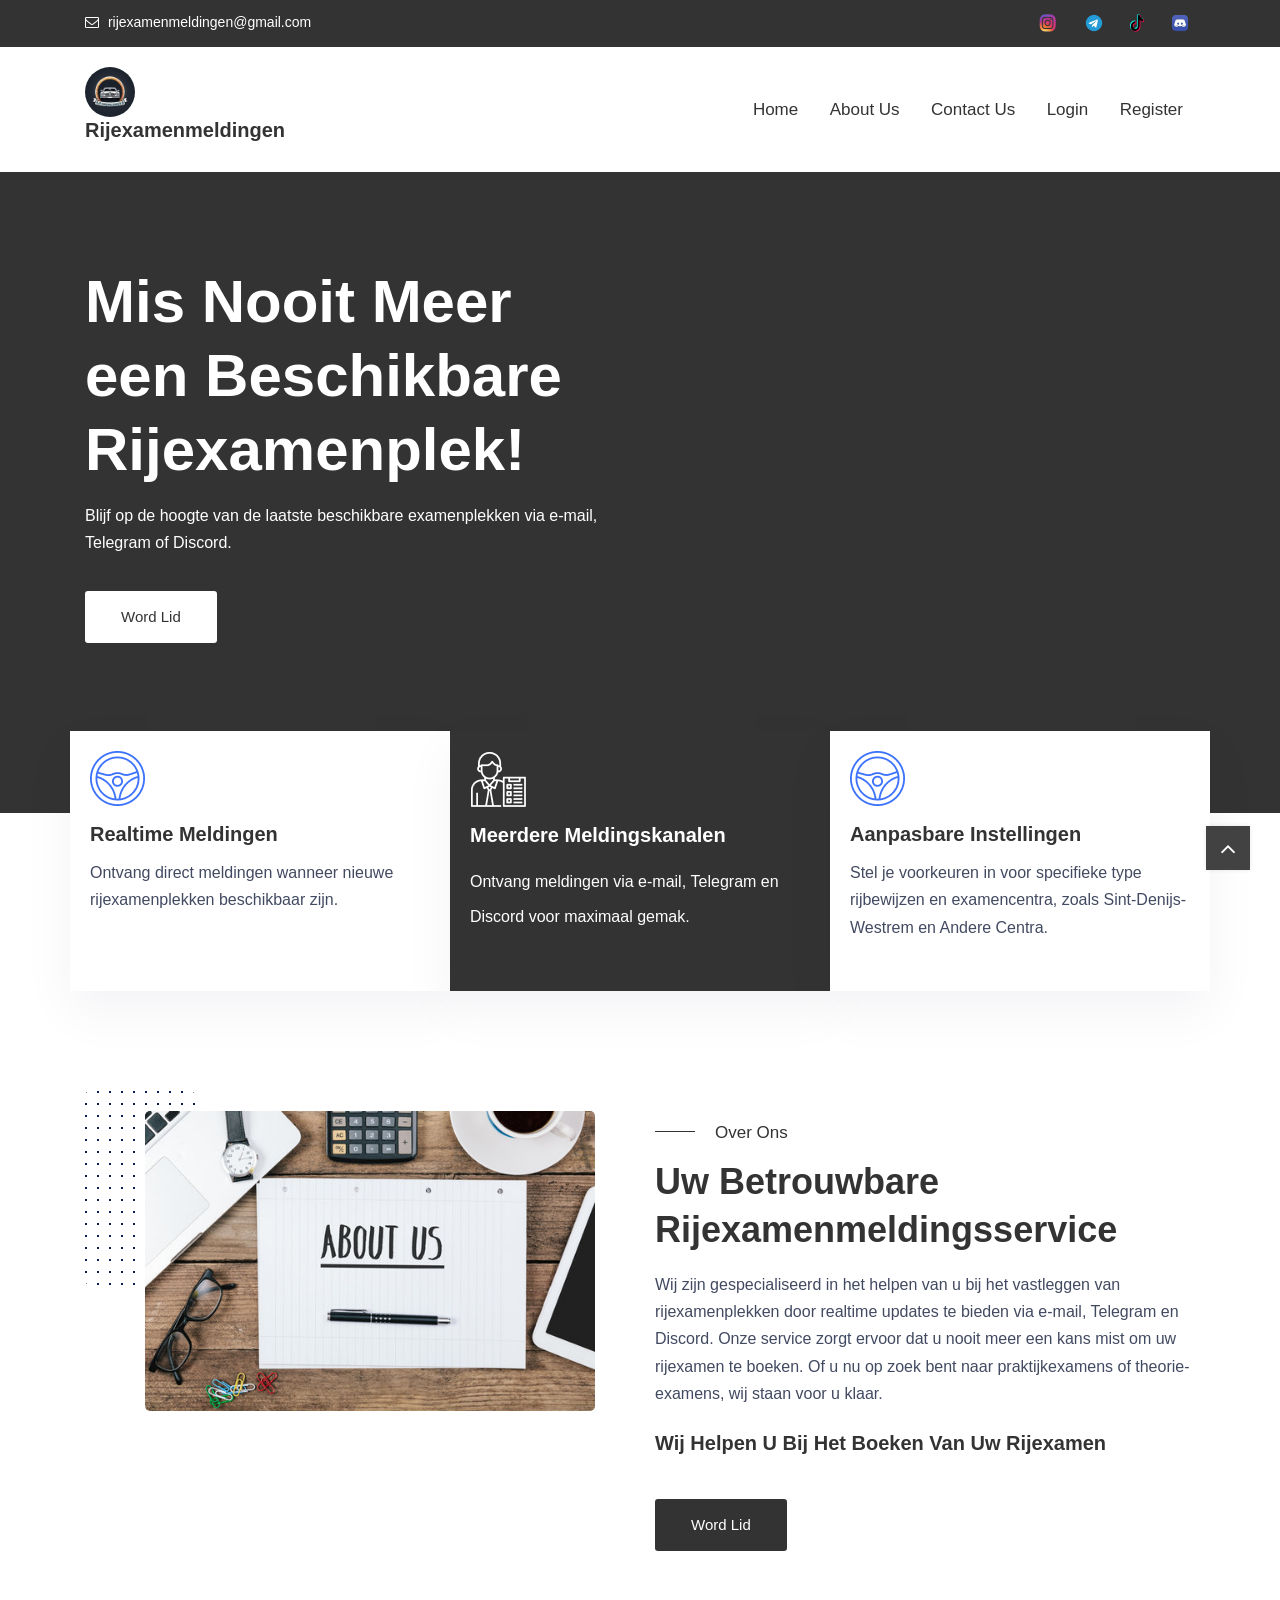
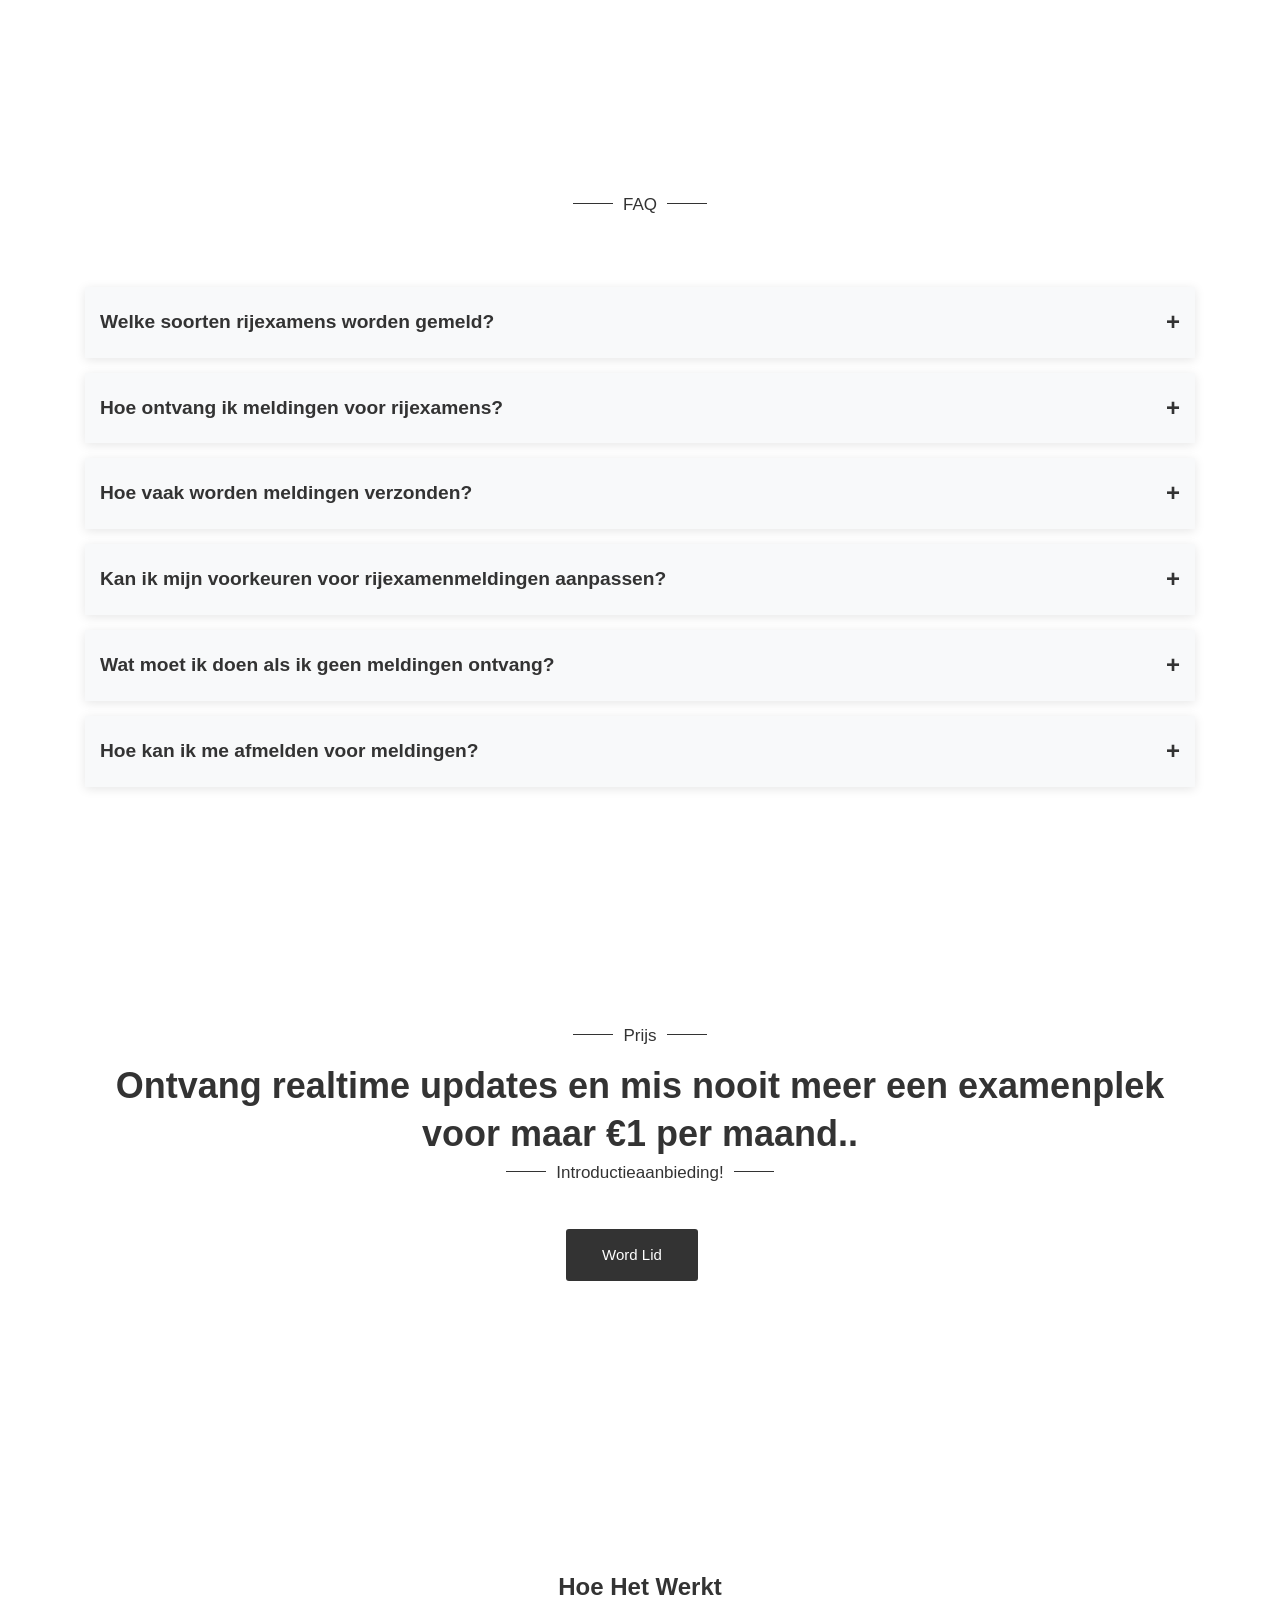
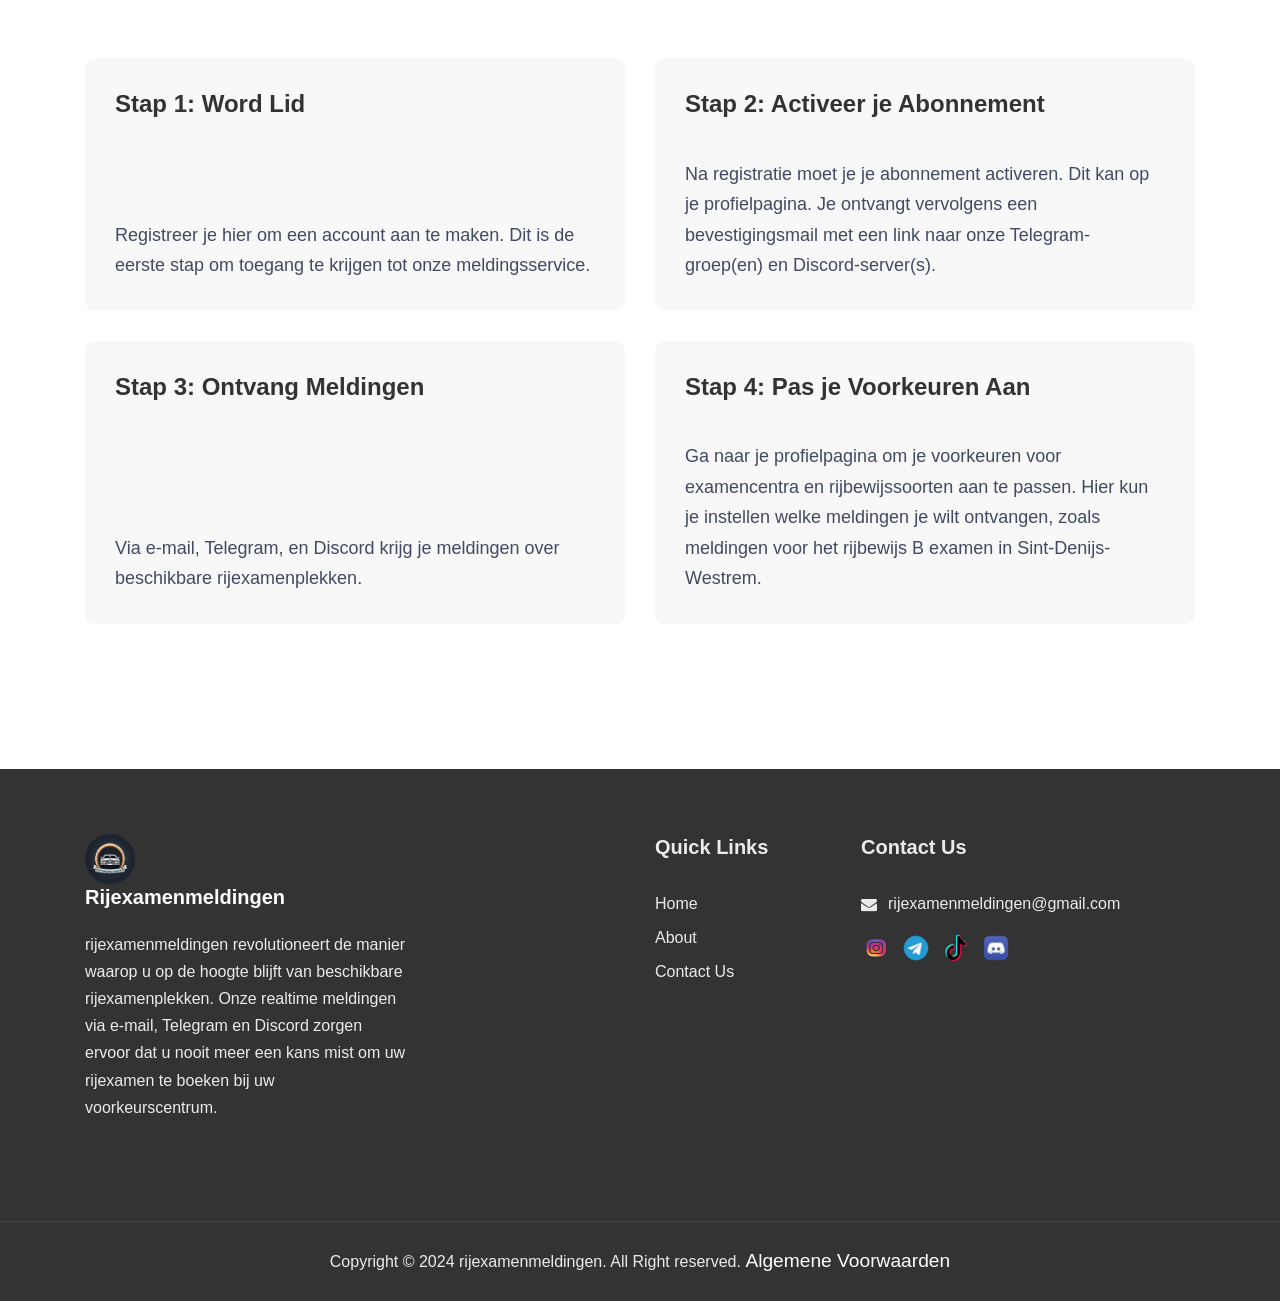
==== commit 545a811e: "[FIX] topbar instagram logo" ====
--- a/index.html
+++ b/index.html
@@ -1,522 +1,506 @@
 <!DOCTYPE html>
 <html lang="zxx">
-<head>
-    <meta charset="UTF-8">
-    <meta name="viewport" content="width=device-width, initial-scale=1.0">
+  <head>
+    <meta charset="UTF-8" />
+    <meta name="viewport" content="width=device-width, initial-scale=1.0" />
     <meta http-equiv="X-UA-Compatible" content="IE=edge" />
-    <meta http-equiv="X-UA-Compatible" content="ie=edge">
+    <meta http-equiv="X-UA-Compatible" content="ie=edge" />
     <title>Rijexamenmeldingen</title>
-    <link rel=icon href="assets/img/favicon.jpg" sizes="20x20" type="image/jpg">
-    <link rel="stylesheet" href="https://cdnjs.cloudflare.com/ajax/libs/font-awesome/6.0.0-beta3/css/all.min.css">
-
+    <link rel="icon" href="assets/img/favicon.jpg" sizes="20x20" type="image/jpg" />
+    <link rel="stylesheet" href="https://cdnjs.cloudflare.com/ajax/libs/font-awesome/6.0.0-beta3/css/all.min.css" />
 
     <!-- Stylesheet -->
-    <link rel="stylesheet" href="assets/css/vendor.css">
-    <link rel="stylesheet" href="assets/css/style.css">
-    <link rel="stylesheet" href="assets/css/responsive.css">
-
-</head>
-<body>
-
+    <link rel="stylesheet" href="assets/css/vendor.css" />
+    <link rel="stylesheet" href="assets/css/style.css" />
+    <link rel="stylesheet" href="assets/css/responsive.css" />
+  </head>
+  <body>
     <!-- preloader area start -->
     <div class="preloader" id="preloader">
-        <div class="preloader-inner">
-            <div class="spinner">
-                <div class="dot1"></div>
-                <div class="dot2"></div>
-            </div>
-        </div>
+      <div class="preloader-inner">
+        <div class="spinner">
+          <div class="dot1"></div>
+          <div class="dot2"></div>
+        </div>
+      </div>
     </div>
     <!-- preloader area end -->
-
 
     <!-- navbar start -->
     <div class="navbar-area">
-        <!-- navbar top start -->
-        <div class="navbar-top bg-gray">
-            <div class="container">
-                <div class="row">
-                    <div class="col-md-8 text-md-left text-center">
-                        <ul>
-                            <!--<li><p><i class="fa fa-map-marker"></i> +(111)256 3527 56</p></li>-->
-                            <li><p><i class="fa fa-envelope-o"></i> rijexamenmeldingen@gmail.com</p></li>
-                        </ul>
-                    </div>
-                    <div class="col-md-4">
-                        <ul class="topbar-right text-md-right text-center">
-                            <li class="social-area">
-                              <a href="https://www.instagram.com/rijexamenmeldingen.be?igsh=MXh0ZnpwcjVrazRlYQ=="><img src="assets/img/instg.png" alt="" width="20" height="20"></a>
-                                <a href="https://t.me/+irHB91aMk1Q0MGNk"><img src="assets/img/telegram.png" alt="" width="20" height="20"></a>
-                                <a href="https://www.tiktok.com/@rijexamenmeldingen.be?_t=8qSFh3NCp9s&_r=1">
-                                    <img src="assets/img/tik.png" alt="" width="20" height="20">
-                                </a>
-                                <a href="https://discord.com/invite/fhA5c4tTww">
-                                    <img src="assets/img/dicord.png" alt="" width="20" height="20">
-                                </a>
-                            </li>
-                        </ul>
-                    </div>
-                </div>
-            </div>
-        </div>
-     
-        <nav class="navbar navbar-area-1 navbar-area navbar-expand-lg">
-            <div class="container nav-container">
-                <div class="responsive-mobile-menu">
-                    <button class="menu toggle-btn d-block d-lg-none" data-target="#edumint_main_menu" 
-                    aria-expanded="false" aria-label="Toggle navigation">
-                        <span class="icon-left"></span>
-                        <span class="icon-right"></span>
-                    </button>
-                </div>
-                <div class="logo">
-                    <a href="index.html"><img style="border-radius: 50px;" src="assets/img/logo.png" width="50px" height="50px" alt="img"></a>
-                    <h4>Rijexamenmeldingen</h4>
-                </div>
-               
-                <div class="collapse navbar-collapse" id="edumint_main_menu">
-                    <ul class="navbar-nav menu-open text-right">
-                        <li>
-                            <a href="index.html">Home</a>
-                        </li>
-                        <li>
-                            <a href="about.html">About Us</a>
-                        </li>
-                        <li>
-                            <a href="contact.html">Contact Us</a>
-                        </li>
-                        <li>
-                            <a href="login.html">Login</a>
-                        </li>
-                        <li>
-                            <a href="register.html">Register</a>
-                        </li>
-                    </ul>
-                </div>
-
-            </div>
-        </nav>
+      <!-- navbar top start -->
+      <div class="navbar-top bg-gray">
+        <div class="container">
+          <div class="row">
+            <div class="col-md-8 text-md-left text-center">
+              <ul>
+                <!--<li><p><i class="fa fa-map-marker"></i> +(111)256 3527 56</p></li>-->
+                <li>
+                  <p><i class="fa fa-envelope-o"></i> rijexamenmeldingen@gmail.com</p>
+                </li>
+              </ul>
+            </div>
+            <div class="col-md-4">
+              <ul class="topbar-right text-md-right text-center">
+                <li class="social-area">
+                  <a href="https://www.instagram.com/rijexamenmeldingen.be?igsh=MXh0ZnpwcjVrazRlYQ=="
+                    ><img src="assets/img/instg.png" alt="" width="25" height="20"
+                  /></a>
+                  <a href="https://t.me/+irHB91aMk1Q0MGNk"
+                    ><img src="assets/img/telegram.png" alt="" width="20" height="20"
+                  /></a>
+                  <a href="https://www.tiktok.com/@rijexamenmeldingen.be?_t=8qSFh3NCp9s&_r=1">
+                    <img src="assets/img/tik.png" alt="" width="20" height="20" />
+                  </a>
+                  <a href="https://discord.com/invite/fhA5c4tTww">
+                    <img src="assets/img/dicord.png" alt="" width="20" height="20" />
+                  </a>
+                </li>
+              </ul>
+            </div>
+          </div>
+        </div>
+      </div>
+
+      <nav class="navbar navbar-area-1 navbar-area navbar-expand-lg">
+        <div class="container nav-container">
+          <div class="responsive-mobile-menu">
+            <button
+              class="menu toggle-btn d-block d-lg-none"
+              data-target="#edumint_main_menu"
+              aria-expanded="false"
+              aria-label="Toggle navigation"
+            >
+              <span class="icon-left"></span>
+              <span class="icon-right"></span>
+            </button>
+          </div>
+          <div class="logo">
+            <a href="index.html"
+              ><img style="border-radius: 50px" src="assets/img/logo.png" width="50px" height="50px" alt="img"
+            /></a>
+            <h4>Rijexamenmeldingen</h4>
+          </div>
+
+          <div class="collapse navbar-collapse" id="edumint_main_menu">
+            <ul class="navbar-nav menu-open text-right">
+              <li>
+                <a href="index.html">Home</a>
+              </li>
+              <li>
+                <a href="about.html">About Us</a>
+              </li>
+              <li>
+                <a href="contact.html">Contact Us</a>
+              </li>
+              <li>
+                <a href="login.html">Login</a>
+              </li>
+              <li>
+                <a href="register.html">Register</a>
+              </li>
+            </ul>
+          </div>
+        </div>
+      </nav>
     </div>
     <!-- navbar end -->
-    
+
     <!-- banner start -->
     <div class="banner-area banner-area-1" style="background-color: #333333">
-        <div class="banner-bg"></div>
-        <div class="container">
-            <div class="row">
-                <div class="col-xl-6 col-lg-7 align-self-center">
-                    <div class="banner-inner style-white text-center text-lg-left">
-                        <!--<img class="animate-img-1 top_image_bounce" src="assets" alt="img">-->
-                        <!--<h6 class="b-animate-1 sub-title">Driving School</h6>-->
-                        <h1 class="b-animate-2 title">Mis Nooit Meer een Beschikbare Rijexamenplek!</h1>
-                        <p class="content b-animate-3">Blijf op de hoogte van de laatste beschikbare examenplekken via e-mail, Telegram of Discord. </p>
-                        <div class="btn-wrap">
-                            <a class="btn btn-base b-animate-4 mr-3" href="" style="background-color: white; color: #333;">Word Lid</a>
-                        </div>
-                    </div>
-                </div>
-            </div>
-        </div>
-    </div>
-    <!-- banner end -->   
-    
+      <div class="banner-bg"></div>
+      <div class="container">
+        <div class="row">
+          <div class="col-xl-6 col-lg-7 align-self-center">
+            <div class="banner-inner style-white text-center text-lg-left">
+              <!--<img class="animate-img-1 top_image_bounce" src="assets" alt="img">-->
+              <!--<h6 class="b-animate-1 sub-title">Driving School</h6>-->
+              <h1 class="b-animate-2 title">Mis Nooit Meer een Beschikbare Rijexamenplek!</h1>
+              <p class="content b-animate-3">
+                Blijf op de hoogte van de laatste beschikbare examenplekken via e-mail, Telegram of Discord.
+              </p>
+              <div class="btn-wrap">
+                <a class="btn btn-base b-animate-4 mr-3" href="" style="background-color: white; color: #333"
+                  >Word Lid</a
+                >
+              </div>
+            </div>
+          </div>
+        </div>
+      </div>
+    </div>
+    <!-- banner end -->
+
     <style>
-        /* Add this CSS */
-        .intro-area .row {
-            display: flex;
-            flex-wrap: wrap;
-        }
-
-        .single-intro-inner {
-            display: flex;
-            flex-direction: column;
-            height: 100%;
-            padding: 20px;
-        }
-
-        .single-intro-inner .details {
-            flex-grow: 1;
-        }
-
-        .thumb {
-            margin-bottom: 20px;
-        }
-
-        .single-intro-inner img {
-            width: 100%; 
-            height: auto; 
-        }
-
+      /* Add this CSS */
+      .intro-area .row {
+        display: flex;
+        flex-wrap: wrap;
+      }
+
+      .single-intro-inner {
+        display: flex;
+        flex-direction: column;
+        height: 100%;
+        padding: 20px;
+      }
+
+      .single-intro-inner .details {
+        flex-grow: 1;
+      }
+
+      .thumb {
+        margin-bottom: 20px;
+      }
+
+      .single-intro-inner img {
+        width: 100%;
+        height: auto;
+      }
     </style>
 
-<!-- intro start -->
-<div class="intro-area intro-one-area mg-top--82">
-    <div class="container">
+    <!-- intro start -->
+    <div class="intro-area intro-one-area mg-top--82">
+      <div class="container">
         <div class="row no-lg-gutters justify-content-center">
-            <!-- First Column -->
-            <div class="col-lg-4 col-md-6">
-                <div class="single-intro-inner media">
-                    <div class="thumb media-left">
-                          <img src="assets/img/intro/1.png" alt="img">
-                    </div>
-                    <div class="details media-body">
-                        <h4>Realtime Meldingen</h4>
-                        <p>Ontvang direct meldingen wanneer nieuwe rijexamenplekken beschikbaar zijn.</p>
-                    </div>
-                </div>
-            </div>
-            <!-- Second Column -->
-            <div class="col-lg-4 col-md-6">
-                <div class="single-intro-inner single-intro-inner-active media">
-                    <div class="thumb media-left">
-                            <img src="assets/img/intro/2.png" alt="img">
-                    </div>
-                    <div class="details media-body">
-                        <h4>Meerdere Meldingskanalen</h4>
-                        <p>Ontvang meldingen via e-mail, <a href="https://t.me/+irHB91aMk1Q0MGNk">Telegram</a> en <a href="https://discord.com/invite/fhA5c4tTww">Discord</a> voor maximaal gemak.</p>
-                    </div>
-                </div>
-            </div>
-            <!-- Third Column -->
-            <div class="col-lg-4 col-md-6">
-                <div class="single-intro-inner media">
-                    <div class="thumb media-left">
-                          <img src="assets/img/intro/1.png" alt="img">
-                    </div>
-                    <div class="details media-body">
-                        <h4>Aanpasbare Instellingen</h4>
-                        <p>Stel je voorkeuren in voor specifieke type rijbewijzen en examencentra, zoals Sint-Denijs-Westrem en Andere Centra.</p>
-                    </div>
-                </div>
-            </div>
-        </div>
-    </div>
-</div>
-<!-- intro end -->
-
-
+          <!-- First Column -->
+          <div class="col-lg-4 col-md-6">
+            <div class="single-intro-inner media">
+              <div class="thumb media-left">
+                <img src="assets/img/intro/1.png" alt="img" />
+              </div>
+              <div class="details media-body">
+                <h4>Realtime Meldingen</h4>
+                <p>Ontvang direct meldingen wanneer nieuwe rijexamenplekken beschikbaar zijn.</p>
+              </div>
+            </div>
+          </div>
+          <!-- Second Column -->
+          <div class="col-lg-4 col-md-6">
+            <div class="single-intro-inner single-intro-inner-active media">
+              <div class="thumb media-left">
+                <img src="assets/img/intro/2.png" alt="img" />
+              </div>
+              <div class="details media-body">
+                <h4>Meerdere Meldingskanalen</h4>
+                <p>
+                  Ontvang meldingen via e-mail, <a href="https://t.me/+irHB91aMk1Q0MGNk">Telegram</a> en
+                  <a href="https://discord.com/invite/fhA5c4tTww">Discord</a> voor maximaal gemak.
+                </p>
+              </div>
+            </div>
+          </div>
+          <!-- Third Column -->
+          <div class="col-lg-4 col-md-6">
+            <div class="single-intro-inner media">
+              <div class="thumb media-left">
+                <img src="assets/img/intro/1.png" alt="img" />
+              </div>
+              <div class="details media-body">
+                <h4>Aanpasbare Instellingen</h4>
+                <p>
+                  Stel je voorkeuren in voor specifieke type rijbewijzen en examencentra, zoals Sint-Denijs-Westrem en
+                  Andere Centra.
+                </p>
+              </div>
+            </div>
+          </div>
+        </div>
+      </div>
+    </div>
+    <!-- intro end -->
 
     <!-- about area start -->
     <div class="about-area bg-relative pd-top-90 pd-bottom-120">
-        <div class="container">
-            <div class="about-area-inner">
-                <div class="row">
-                    <div class="col-lg-6 col-md-11">
-                        <div class="about-thumb-wrap about-left-thumb">
-                            <img class="img-1" src="assets/img/about/1.png" alt="img">
-                            <img class="img-2" src="assets/img/about/9.jpg" alt="img">
-                            <!--<img class="img-3" src="assets/img/about/3.png" alt="img">-->
-                        </div>
-                    </div>
-
-                    <div class="col-lg-6 align-self-center">
-                        <div class="about-inner-wrap mt-2 pt-4 pt-lg-0">  
-                            <div class="section-title mb-0">
-                                <h6 class="sub-title left-line">Over Ons</h6>
-                                <h2 class="title">Uw Betrouwbare Rijexamenmeldingsservice</h2>
-                                <p class="content">
-                                    Wij zijn gespecialiseerd in het helpen van u bij het vastleggen van rijexamenplekken door realtime updates te bieden via e-mail, Telegram en Discord. Onze service zorgt ervoor dat u nooit meer een kans mist om uw rijexamen te boeken. Of u nu op zoek bent naar praktijkexamens of theorie-examens, wij staan voor u klaar.
-                                </p>
-                                <h4 class="small-title">Wij Helpen U Bij Het Boeken Van Uw Rijexamen</h4>
-                                <!-- Replace the stock image with an icon -->
-                                <!--<h4 class="phone"><i class="fas fa-phone-alt"></i> +44 - 0184 5698 98</h4>-->
-                                <a class="btn btn-base" href="">Word Lid</a>
-                            </div>
-                        </div>
-                    </div>
-                   
+      <div class="container">
+        <div class="about-area-inner">
+          <div class="row">
+            <div class="col-lg-6 col-md-11">
+              <div class="about-thumb-wrap about-left-thumb">
+                <img class="img-1" src="assets/img/about/1.png" alt="img" />
+                <img class="img-2" src="assets/img/about/9.jpg" alt="img" />
+                <!--<img class="img-3" src="assets/img/about/3.png" alt="img">-->
+              </div>
+            </div>
+
+            <div class="col-lg-6 align-self-center">
+              <div class="about-inner-wrap mt-2 pt-4 pt-lg-0">
+                <div class="section-title mb-0">
+                  <h6 class="sub-title left-line">Over Ons</h6>
+                  <h2 class="title">Uw Betrouwbare Rijexamenmeldingsservice</h2>
+                  <p class="content">
+                    Wij zijn gespecialiseerd in het helpen van u bij het vastleggen van rijexamenplekken door realtime
+                    updates te bieden via e-mail, Telegram en Discord. Onze service zorgt ervoor dat u nooit meer een
+                    kans mist om uw rijexamen te boeken. Of u nu op zoek bent naar praktijkexamens of theorie-examens,
+                    wij staan voor u klaar.
+                  </p>
+                  <h4 class="small-title">Wij Helpen U Bij Het Boeken Van Uw Rijexamen</h4>
+                  <!-- Replace the stock image with an icon -->
+                  <!--<h4 class="phone"><i class="fas fa-phone-alt"></i> +44 - 0184 5698 98</h4>-->
+                  <a class="btn btn-base" href="">Word Lid</a>
                 </div>
-            </div>
-        </div>
+              </div>
+            </div>
+          </div>
+        </div>
+      </div>
     </div>
     <!-- about area end -->
 
-
     <style>
-        .accordion-button {
-            background-color: #f8f9fa;
-            color: #333;
-            font-weight: bold;
-            font-size: 1.2rem;
-            border: none;
-            outline: none;
-            padding: 15px;
-            width: 100%;
-            text-align: left;
-            cursor: pointer;
-            transition: background-color 0.3s ease-in-out, color 0.3s ease-in-out;
-            display: flex;
-            justify-content: space-between; /* Puts the icon on the right */
-            align-items: center;
-        }
-
-        .accordion-button.active {
-            background-color: #333333;
-            color: #fff;
-        }
-
-        .accordion-button::after {
-            content: '\002B'; /* Unicode for "+" sign */
-            font-size: 1.5rem;
-            color: #333333;
-            transition: transform 0.3s ease-in-out;
-        }
-
-        .accordion-button.active::after {
-            content: '\2212'; /* Unicode for "−" sign */
-            color: #fff;
-        }
-
-        .accordion-button:hover {
-            background-color: #333333;
-            color: #fff;
-        }
-
-        .accordion-body {
-            background-color: #f1f1f1;
-            padding: 20px;
-            border-left: 2px solid #333333;
-            font-size: 1rem;
-            line-height: 1.6;
-            display: none;
-            overflow: hidden;
-        }
-
-        .accordion-header {
-            margin-bottom: 0;
-        }
-
-        .accordion-item {
-            border: none;
-            margin-bottom: 15px;
-            box-shadow: 0 2px 10px rgba(0, 0, 0, 0.1);
-        }
-
-        .accordion-item:last-of-type {
-            margin-bottom: 0;
-        }
+      .accordion-button {
+        background-color: #f8f9fa;
+        color: #333;
+        font-weight: bold;
+        font-size: 1.2rem;
+        border: none;
+        outline: none;
+        padding: 15px;
+        width: 100%;
+        text-align: left;
+        cursor: pointer;
+        transition: background-color 0.3s ease-in-out, color 0.3s ease-in-out;
+        display: flex;
+        justify-content: space-between; /* Puts the icon on the right */
+        align-items: center;
+      }
+
+      .accordion-button.active {
+        background-color: #333333;
+        color: #fff;
+      }
+
+      .accordion-button::after {
+        content: "\002B"; /* Unicode for "+" sign */
+        font-size: 1.5rem;
+        color: #333333;
+        transition: transform 0.3s ease-in-out;
+      }
+
+      .accordion-button.active::after {
+        content: "\2212"; /* Unicode for "−" sign */
+        color: #fff;
+      }
+
+      .accordion-button:hover {
+        background-color: #333333;
+        color: #fff;
+      }
+
+      .accordion-body {
+        background-color: #f1f1f1;
+        padding: 20px;
+        border-left: 2px solid #333333;
+        font-size: 1rem;
+        line-height: 1.6;
+        display: none;
+        overflow: hidden;
+      }
+
+      .accordion-header {
+        margin-bottom: 0;
+      }
+
+      .accordion-item {
+        border: none;
+        margin-bottom: 15px;
+        box-shadow: 0 2px 10px rgba(0, 0, 0, 0.1);
+      }
+
+      .accordion-item:last-of-type {
+        margin-bottom: 0;
+      }
     </style>
-
 
     <!-- FAQ Section -->
     <div class="testimonial-area pd-top-120 pd-bottom-115">
-        <div class="container">
+      <div class="container">
+        <div class="section-title text-center">
+          <h5 class="sub-title double-line">FAQ</h5>
+        </div>
+        <div class="accordion">
+          <div class="accordion-item">
+            <button class="accordion-button" type="button">Welke soorten rijexamens worden gemeld?</button>
+            <div class="accordion-body">
+              Onze meldingsservice biedt updates voor verschillende soorten rijexamens, waaronder praktijkexamens voor
+              rijbewijs B en AM. U kunt uw voorkeuren instellen om meldingen te ontvangen voor specifieke
+              rijbewijssoorten en examencentra, zoals Sint-Denijs-Westrem, Eeklo, Brakel, Sint-Niklaas en Erembodegem.
+              In principe is elke soort rijbewijs mogelijk, en we zijn actief bezig om dit verder uit te breiden. Als u
+              specifieke wensen heeft, kunt u ons hiernaar vragen, en we zullen deze direct implementeren indien
+              mogelijk. Dit zorgt ervoor dat u relevante informatie ontvangt over beschikbare plekken die aansluiten bij
+              uw rijexamendoelen.
+            </div>
+          </div>
+
+          <div class="accordion-item">
+            <button class="accordion-button" type="button">Hoe ontvang ik meldingen voor rijexamens?</button>
+            <div class="accordion-body">
+              Nadat wij uw betaling hebben verwerkt, ontvangt u een bevestigingsmail op het opgegeven e-mailadres. In
+              deze e-mail vindt u een link naar onze
+              <a href="https://t.me/+irHB91aMk1Q0MGNk">Telegram-groep(en)</a> en
+              <a href="https://discord.gg/fhA5c4tTww">Discord-server(s)</a>, waar u directe meldingen ontvangt over
+              beschikbare rijexamenplekken voor uw gekozen type rijbewijs, zoals rijbewijs B. U ontvangt ook
+              e-mailmeldingen op basis van uw voorkeuren, zoals praktijkexamens en theorie-examens. Zorg ervoor dat uw
+              e-mailinstellingen correct zijn geconfigureerd om geen meldingen te missen.
+            </div>
+          </div>
+
+          <div class="accordion-item">
+            <button class="accordion-button" type="button">Hoe vaak worden meldingen verzonden?</button>
+            <div class="accordion-body">
+              Meldingen worden verzonden zodra er nieuwe beschikbare rijexamenplekken worden gedetecteerd voor de door u
+              geselecteerde voorkeuren. Dit kan variëren afhankelijk van de beschikbaarheid van examenplekken. U
+              ontvangt zowel e-mailmeldingen als
+              <a href="https://t.me/+irHB91aMk1Q0MGNk">Telegram</a> en
+              <a href="https://discord.gg/fhA5c4tTww">Discord</a> updates, zodat u altijd op de hoogte bent van de
+              nieuwste mogelijkheden om uw rijexamen te boeken.
+            </div>
+          </div>
+
+          <div class="accordion-item">
+            <button class="accordion-button" type="button">
+              Kan ik mijn voorkeuren voor rijexamenmeldingen aanpassen?
+            </button>
+            <div class="accordion-body">
+              Ja, u kunt uw voorkeuren voor rijexamenmeldingen op elk moment wijzigen door naar uw profielpagina te gaan
+              via
+              <a href="/profiel">deze link</a>. U wordt mogelijk gevraagd om in te loggen om toegang te krijgen tot deze
+              instellingen. Op uw profielpagina kunt u uw voorkeuren voor specifieke rijexamencentra, zoals
+              Sint-Denijs-Westrem en Eeklo, en voor de soorten rijexamens, zoals praktijkexamens voor rijbewijs B,
+              aanpassen.
+            </div>
+          </div>
+
+          <div class="accordion-item">
+            <button class="accordion-button" type="button">Wat moet ik doen als ik geen meldingen ontvang?</button>
+            <div class="accordion-body">
+              Als u geen meldingen ontvangt voor beschikbare rijexamenplekken, controleer dan of uw e-mailadres correct
+              is ingevoerd en of u e-mailmeldingen en Telegram-updates heeft ingeschakeld. Zorg ervoor dat onze
+              berichten niet in uw spammap terechtkomen. Als u nog steeds geen meldingen ontvangt, controleer dan uw
+              voorkeuren op uw profielpagina via <a href="/profiel">deze link</a>. U moet mogelijk inloggen om uw
+              voorkeuren te controleren. Neem contact met ons op via
+              <a href="mailto:rijexamenmeldingen@gmail.com">rijexamenmeldingen@gmail.com</a>
+              als u verdere hulp nodig heeft.
+            </div>
+          </div>
+
+          <div class="accordion-item">
+            <button class="accordion-button" type="button">Hoe kan ik me afmelden voor meldingen?</button>
+            <div class="accordion-body">
+              Als u zich wilt afmelden voor meldingen over beschikbare rijexamenplekken, kunt u dit doen door in te
+              loggen op uw profielpagina en uw meldingsinstellingen te wijzigen. Ga naar
+              <a href="/profiel">deze link</a> om uw voorkeuren aan te passen. U kunt daar kiezen om meldingen te
+              stoppen voor specifieke examencentra of rijbewijssoorten. Indien u problemen ondervindt, kunt u ook
+              contact met ons opnemen via
+              <a href="mailto:rijexamenmeldingen@gmail.com">rijexamenmeldingen@gmail.com</a>.
+            </div>
+          </div>
+        </div>
+      </div>
+    </div>
+
+    <script>
+      // JavaScript for Accordion functionality
+      const accordionButtons = document.querySelectorAll(".accordion-button");
+
+      accordionButtons.forEach((button) => {
+        button.addEventListener("click", () => {
+          const accordionBody = button.nextElementSibling;
+
+          // Toggle the active state for the clicked button
+          button.classList.toggle("active");
+
+          // Collapse or expand the content
+          if (accordionBody.style.display === "block") {
+            accordionBody.style.display = "none";
+          } else {
+            accordionBody.style.display = "block";
+          }
+        });
+      });
+    </script>
+
+    <!-- Price and price -->
+    <div class="testimonial-area pd-top-120 pd-bottom-115">
+      <div class="container">
+        <div class="row justify-content-center">
+          <div class="col-xl-12 col-lg-12 col-md-12">
             <div class="section-title text-center">
-                <h5 class="sub-title double-line">FAQ</h5>
-            </div>
-            <div class="accordion">
-                <div class="accordion-item">
-                    <button class="accordion-button" type="button">
-                          Welke soorten rijexamens worden gemeld?
-                    </button>
-                    <div class="accordion-body">
-                      Onze meldingsservice biedt updates voor verschillende soorten
-              rijexamens, waaronder praktijkexamens voor rijbewijs B en AM. U
-              kunt uw voorkeuren instellen om meldingen te ontvangen voor
-              specifieke rijbewijssoorten en examencentra, zoals
-              Sint-Denijs-Westrem, Eeklo, Brakel, Sint-Niklaas en Erembodegem.
-              In principe is elke soort rijbewijs mogelijk, en we zijn actief
-              bezig om dit verder uit te breiden. Als u specifieke wensen heeft,
-              kunt u ons hiernaar vragen, en we zullen deze direct implementeren
-              indien mogelijk. Dit zorgt ervoor dat u relevante informatie
-              ontvangt over beschikbare plekken die aansluiten bij uw
-              rijexamendoelen.
-                    </div>
-                </div>
-
-                <div class="accordion-item">
-                    <button class="accordion-button" type="button">
-                       Hoe ontvang ik meldingen voor rijexamens?
-                    </button>
-                    <div class="accordion-body">
-                        Nadat wij uw betaling hebben verwerkt, ontvangt u een
-              bevestigingsmail op het opgegeven e-mailadres. In deze e-mail
-              vindt u een link naar onze
-              <a href="https://t.me/+irHB91aMk1Q0MGNk">Telegram-groep(en)</a> en
-              <a href="https://discord.gg/fhA5c4tTww">Discord-server(s)</a>,
-              waar u directe meldingen ontvangt over beschikbare
-              rijexamenplekken voor uw gekozen type rijbewijs, zoals rijbewijs
-              B. U ontvangt ook e-mailmeldingen op basis van uw voorkeuren,
-              zoals praktijkexamens en theorie-examens. Zorg ervoor dat uw
-              e-mailinstellingen correct zijn geconfigureerd om geen meldingen
-              te missen.
-                    </div>
-                </div>
-
-                <div class="accordion-item">
-                    <button class="accordion-button" type="button">
-                       Hoe vaak worden meldingen verzonden?
-                    </button>
-                    <div class="accordion-body">
-                        Meldingen worden verzonden zodra er nieuwe beschikbare
-              rijexamenplekken worden gedetecteerd voor de door u geselecteerde
-              voorkeuren. Dit kan variëren afhankelijk van de beschikbaarheid
-              van examenplekken. U ontvangt zowel e-mailmeldingen als
-              <a href="https://t.me/+irHB91aMk1Q0MGNk">Telegram</a> en
-              <a href="https://discord.gg/fhA5c4tTww">Discord</a> updates, zodat
-              u altijd op de hoogte bent van de nieuwste mogelijkheden om uw
-              rijexamen te boeken.
-                    </div>
-                </div>
-
-                <div class="accordion-item">
-                    <button class="accordion-button" type="button">
-                   Kan ik mijn voorkeuren voor rijexamenmeldingen aanpassen?
-                    </button>
-                    <div class="accordion-body">
-                       Ja, u kunt uw voorkeuren voor rijexamenmeldingen op elk moment
-              wijzigen door naar uw profielpagina te gaan via
-              <a href="/profiel">deze link</a>. U wordt mogelijk gevraagd om in
-              te loggen om toegang te krijgen tot deze instellingen. Op uw
-              profielpagina kunt u uw voorkeuren voor specifieke
-              rijexamencentra, zoals Sint-Denijs-Westrem en Eeklo, en voor de
-              soorten rijexamens, zoals praktijkexamens voor rijbewijs B,
-              aanpassen.
-                    </div>
-                </div>
-
-                <div class="accordion-item">
-                    <button class="accordion-button" type="button">
-                         Wat moet ik doen als ik geen meldingen ontvang?
-                    </button>
-                    <div class="accordion-body">
-                        Als u geen meldingen ontvangt voor beschikbare rijexamenplekken,
-              controleer dan of uw e-mailadres correct is ingevoerd en of u
-              e-mailmeldingen en Telegram-updates heeft ingeschakeld. Zorg
-              ervoor dat onze berichten niet in uw spammap terechtkomen. Als u
-              nog steeds geen meldingen ontvangt, controleer dan uw voorkeuren
-              op uw profielpagina via <a href="/profiel">deze link</a>. U moet
-              mogelijk inloggen om uw voorkeuren te controleren. Neem contact
-              met ons op via
-              <a href="mailto:rijexamenmeldingen@gmail.com"
-                >rijexamenmeldingen@gmail.com</a
-              >
-              als u verdere hulp nodig heeft.
-                    </div>
-                </div>
-
-                <div class="accordion-item">
-                    <button class="accordion-button" type="button">
-                        Hoe kan ik me afmelden voor meldingen?
-                    </button>
-                    <div class="accordion-body">
-                        Als u zich wilt afmelden voor meldingen over beschikbare
-              rijexamenplekken, kunt u dit doen door in te loggen op uw
-              profielpagina en uw meldingsinstellingen te wijzigen. Ga naar
-              <a href="/profiel">deze link</a> om uw voorkeuren aan te passen. U
-              kunt daar kiezen om meldingen te stoppen voor specifieke
-              examencentra of rijbewijssoorten. Indien u problemen ondervindt,
-              kunt u ook contact met ons opnemen via
-              <a href="mailto:rijexamenmeldingen@gmail.com"
-                >rijexamenmeldingen@gmail.com</a
-              >.
-                    </div>
-                </div>
-            </div>
-        </div>
-    </div>
-
-    <script>
-        // JavaScript for Accordion functionality
-        const accordionButtons = document.querySelectorAll('.accordion-button');
-
-        accordionButtons.forEach(button => {
-            button.addEventListener('click', () => {
-                const accordionBody = button.nextElementSibling;
-
-                // Toggle the active state for the clicked button
-                button.classList.toggle('active');
-
-                // Collapse or expand the content
-                if (accordionBody.style.display === "block") {
-                    accordionBody.style.display = "none";
-                } else {
-                    accordionBody.style.display = "block";
-                }
-            });
-        });
-    </script>
-
-
-
-     <!-- Price and price -->
-     <div class="testimonial-area pd-top-120 pd-bottom-115" >
-        <div class="container">
-            <div class="row justify-content-center">
-                <div class="col-xl-12 col-lg-12 col-md-12">
-                    <div class="section-title text-center">
-                        <h5 class="sub-title double-line">Prijs</h5>
-                        <h2 class="title">Ontvang realtime updates en mis nooit meer een examenplek voor maar €1 per maand..</h2>
-                        <h5 class="sub-title double-line">Introductieaanbieding!</h5>
-                        <div class="btn-wrap">
-                            <a class="btn btn-base b-animate-4 mr-3" href="">Word Lid</a>
-                        </div>
-                    </div>
-                </div>
-            </div>
-        </div>
+              <h5 class="sub-title double-line">Prijs</h5>
+              <h2 class="title">Ontvang realtime updates en mis nooit meer een examenplek voor maar €1 per maand..</h2>
+              <h5 class="sub-title double-line">Introductieaanbieding!</h5>
+              <div class="btn-wrap">
+                <a class="btn btn-base b-animate-4 mr-3" href="">Word Lid</a>
+              </div>
+            </div>
+          </div>
+        </div>
+      </div>
     </div>
     <!-- Price and price -->
-        <div class="testimonial-area pd-top-120 pd-bottom-115">
-            <div class="container">
-                <div class="row justify-content-center">
-                    <div class="col-xl-5 col-lg-6 col-md-11">
-                        <div class="section-title text-center">
-                            <h2 class="title double-line">Hoe Het Werkt</h2>
-                        </div>
-                    </div>
-                </div>
-
-                <div class="row">
-                    <div class="col-md-6">
-                        <div class="single-testimonial-inner">
-                            <h2 class="title double-line">Stap 1: Word Lid</h2>
-                            <p>
-                                <a href="/signup">Registreer je hier</a> om een account aan te maken. Dit is de eerste stap om toegang te krijgen tot onze meldingsservice.
-                            </p>
-                        </div>
-                    </div>
-
-                    <div class="col-md-6">
-                        <div class="single-testimonial-inner">
-                            <h2 class="title double-line">Stap 2: Activeer je Abonnement</h2>
-                            <p>
-                                Na registratie moet je je abonnement activeren. Dit kan op je <a href="/profile">profielpagina</a>. 
-                                Je ontvangt vervolgens een bevestigingsmail met een link naar onze 
-                                <a href="https://t.me/+irHB91aMk1Q0MGNk">Telegram-groep(en)</a> en 
-                                <a href="https://discord.gg/fhA5c4tTww">Discord-server(s)</a>.
-                            </p>
-                        </div>
-                    </div>
-                </div>
-
-            <div class="row">
-                <div class="col-md-6">
-                    <div class="single-testimonial-inner">
-                        <h2 class="title double-line">Stap 3: Ontvang Meldingen</h2>
-                        <p>
-                            Via e-mail, 
-                            <a href="https://t.me/+irHB91aMk1Q0MGNk">Telegram</a>, en 
-                            <a href="https://discord.gg/fhA5c4tTww">Discord</a> krijg je meldingen over beschikbare rijexamenplekken.
-                        </p>
-                    </div>
-                </div>
-
-                <div class="col-md-6">
-                    <div class="single-testimonial-inner">
-                        <h2 class="title double-line">Stap 4: Pas je Voorkeuren Aan</h2>
-                        <p>
-                            Ga naar je <a href="/profile">profielpagina</a> om je voorkeuren voor examencentra en rijbewijssoorten aan te passen.
-                            Hier kun je instellen welke meldingen je wilt ontvangen, zoals meldingen voor het rijbewijs B examen in Sint-Denijs-Westrem.
-                        </p>
-                    </div>
-                </div>
-        </div>
-    </div>
-</div>
-
-<style>
-    .single-testimonial-inner {
+    <div class="testimonial-area pd-top-120 pd-bottom-115">
+      <div class="container">
+        <div class="row justify-content-center">
+          <div class="col-xl-5 col-lg-6 col-md-11">
+            <div class="section-title text-center">
+              <h2 class="title double-line">Hoe Het Werkt</h2>
+            </div>
+          </div>
+        </div>
+
+        <div class="row">
+          <div class="col-md-6">
+            <div class="single-testimonial-inner">
+              <h2 class="title double-line">Stap 1: Word Lid</h2>
+              <p>
+                <a href="/signup">Registreer je hier</a> om een account aan te maken. Dit is de eerste stap om toegang
+                te krijgen tot onze meldingsservice.
+              </p>
+            </div>
+          </div>
+
+          <div class="col-md-6">
+            <div class="single-testimonial-inner">
+              <h2 class="title double-line">Stap 2: Activeer je Abonnement</h2>
+              <p>
+                Na registratie moet je je abonnement activeren. Dit kan op je <a href="/profile">profielpagina</a>. Je
+                ontvangt vervolgens een bevestigingsmail met een link naar onze
+                <a href="https://t.me/+irHB91aMk1Q0MGNk">Telegram-groep(en)</a> en
+                <a href="https://discord.gg/fhA5c4tTww">Discord-server(s)</a>.
+              </p>
+            </div>
+          </div>
+        </div>
+
+        <div class="row">
+          <div class="col-md-6">
+            <div class="single-testimonial-inner">
+              <h2 class="title double-line">Stap 3: Ontvang Meldingen</h2>
+              <p>
+                Via e-mail,
+                <a href="https://t.me/+irHB91aMk1Q0MGNk">Telegram</a>, en
+                <a href="https://discord.gg/fhA5c4tTww">Discord</a> krijg je meldingen over beschikbare
+                rijexamenplekken.
+              </p>
+            </div>
+          </div>
+
+          <div class="col-md-6">
+            <div class="single-testimonial-inner">
+              <h2 class="title double-line">Stap 4: Pas je Voorkeuren Aan</h2>
+              <p>
+                Ga naar je <a href="/profile">profielpagina</a> om je voorkeuren voor examencentra en rijbewijssoorten
+                aan te passen. Hier kun je instellen welke meldingen je wilt ontvangen, zoals meldingen voor het
+                rijbewijs B examen in Sint-Denijs-Westrem.
+              </p>
+            </div>
+          </div>
+        </div>
+      </div>
+    </div>
+
+    <style>
+      .single-testimonial-inner {
         background-color: #f8f8f8;
         padding: 30px;
         border-radius: 10px;
@@ -525,110 +509,114 @@
         display: flex;
         flex-direction: column;
         justify-content: space-between;
-    }
-
-    .row .col-md-6 {
+      }
+
+      .row .col-md-6 {
         margin-bottom: 30px; /* Ensure spacing between rows */
-    }
-
-    .title.double-line {
+      }
+
+      .title.double-line {
         font-size: 24px;
         font-weight: bold;
-    }
-
-    p {
+      }
+
+      p {
         font-size: 16px;
-    }
-</style>
-
-           <!-- footer area start -->
- <footer class="footer-area" style="background-color: #333333;">
-    <div class="container">
+      }
+    </style>
+
+    <!-- footer area start -->
+    <footer class="footer-area" style="background-color: #333333">
+      <div class="container">
         <div class="row">
-            <div class="col-lg-4 col-md-6">
-                <div class="widget widget_about pr-xl-4">
-                    <div class="thumb">
-                        <img style="border-radius: 50px;" src="assets/img/logo.png" width="50px" height="50px" alt="img">
-                        <h4 style="color: white">Rijexamenmeldingen</h4>
-                    </div>
-                    <div class="details">
-                        <p>rijexamenmeldingen revolutioneert de manier waarop u op de hoogte blijft van beschikbare rijexamenplekken. Onze realtime meldingen via e-mail, Telegram en Discord zorgen ervoor dat u nooit meer een kans mist om uw rijexamen te boeken bij uw voorkeurscentrum.</p>
-
-                        
-                    </div>
-                </div>
-            </div>
-            <div class="col-lg-2 col-md-6"></div>
-            <div class="col-lg-2 col-md-6">
-                <div class="widget widget_nav_menu">
-                    <h4 class="widget-title">Quick Links</h4>
-                    <ul>
-                        <li><a href="index.html">Home</a></li>
-                        <li><a href="about.html">About</a></li>
-                        <li><a href="contact.html">Contact Us</a></li>
-                    </ul>
-                </div>
-            </div>
-            <div class="col-lg-4 col-md-6">
-    <div class="widget widget_contact pl-lg-3">
-        <h4 class="widget-title">Contact Us</h4>
-        <ul class="details">
-            <li><i class="fa fa-envelope"></i>rijexamenmeldingen@gmail.com</li>
-        </ul>
-        
-        <ul style="display: flex; list-style: none; padding: 0;">
-            <li style="margin-right: 10px;">
-                <a style="color: white" href="https://www.instagram.com/rijexamenmeldingen.be?igsh=MXh0ZnpwcjVrazRlYQ==">
-                    <img src="assets/img/instg.png" alt="" width="30" height="20">
-                </a>
-            </li>
-            <li style="margin-right: 10px;">
-                <a style="color: white" href="https://t.me/+irHB91aMk1Q0MGNk">
-                    <img src="assets/img/telegram.png" alt="" width="30" height="30">
-                </a>
-            </li>
-            <li style="margin-right: 10px;">
-                <a style="color: white" href="https://www.tiktok.com/@rijexamenmeldingen.be?_t=8qSFh3NCp9s&_r=1">
-                    <img src="assets/img/tik.png" alt="" width="30" height="30">
-                </a>
-            </li>
-            <li>
-                <a style="color: white" href="https://discord.com/invite/fhA5c4tTww">
-                    <img src="assets/img/dicord.png" alt="" width="30" height="30">
-                </a>
-            </li>
-        </ul>
-    </div>
-</div>
-
-        </div>
-    </div>
-    <div class="footer-bottom text-center">
+          <div class="col-lg-4 col-md-6">
+            <div class="widget widget_about pr-xl-4">
+              <div class="thumb">
+                <img style="border-radius: 50px" src="assets/img/logo.png" width="50px" height="50px" alt="img" />
+                <h4 style="color: white">Rijexamenmeldingen</h4>
+              </div>
+              <div class="details">
+                <p>
+                  rijexamenmeldingen revolutioneert de manier waarop u op de hoogte blijft van beschikbare
+                  rijexamenplekken. Onze realtime meldingen via e-mail, Telegram en Discord zorgen ervoor dat u nooit
+                  meer een kans mist om uw rijexamen te boeken bij uw voorkeurscentrum.
+                </p>
+              </div>
+            </div>
+          </div>
+          <div class="col-lg-2 col-md-6"></div>
+          <div class="col-lg-2 col-md-6">
+            <div class="widget widget_nav_menu">
+              <h4 class="widget-title">Quick Links</h4>
+              <ul>
+                <li><a href="index.html">Home</a></li>
+                <li><a href="about.html">About</a></li>
+                <li><a href="contact.html">Contact Us</a></li>
+              </ul>
+            </div>
+          </div>
+          <div class="col-lg-4 col-md-6">
+            <div class="widget widget_contact pl-lg-3">
+              <h4 class="widget-title">Contact Us</h4>
+              <ul class="details">
+                <li><i class="fa fa-envelope"></i>rijexamenmeldingen@gmail.com</li>
+              </ul>
+
+              <ul style="display: flex; list-style: none; padding: 0">
+                <li style="margin-right: 10px">
+                  <a
+                    style="color: white"
+                    href="https://www.instagram.com/rijexamenmeldingen.be?igsh=MXh0ZnpwcjVrazRlYQ=="
+                  >
+                    <img src="assets/img/instg.png" alt="" width="30" height="20" />
+                  </a>
+                </li>
+                <li style="margin-right: 10px">
+                  <a style="color: white" href="https://t.me/+irHB91aMk1Q0MGNk">
+                    <img src="assets/img/telegram.png" alt="" width="30" height="30" />
+                  </a>
+                </li>
+                <li style="margin-right: 10px">
+                  <a style="color: white" href="https://www.tiktok.com/@rijexamenmeldingen.be?_t=8qSFh3NCp9s&_r=1">
+                    <img src="assets/img/tik.png" alt="" width="30" height="30" />
+                  </a>
+                </li>
+                <li>
+                  <a style="color: white" href="https://discord.com/invite/fhA5c4tTww">
+                    <img src="assets/img/dicord.png" alt="" width="30" height="30" />
+                  </a>
+                </li>
+              </ul>
+            </div>
+          </div>
+        </div>
+      </div>
+      <div class="footer-bottom text-center">
         <div class="container">
-            <div class="row">
-                <div class="col-md-12 align-self-center">
-                    <p>Copyright © 2024 rijexamenmeldingen. All Right reserved. <a
-                        href="/assets/algemene-voorwaarden.pdf"
-                        target="_blank"
-                        style="font-size: larger; color: white">Algemene Voorwaarden</a></p>
-                </div>
-            </div>
-        </div>
-    </div>
-</footer>
-<!-- footer area end -->
-
+          <div class="row">
+            <div class="col-md-12 align-self-center">
+              <p>
+                Copyright © 2024 rijexamenmeldingen. All Right reserved.
+                <a href="/assets/algemene-voorwaarden.pdf" target="_blank" style="font-size: larger; color: white"
+                  >Algemene Voorwaarden</a
+                >
+              </p>
+            </div>
+          </div>
+        </div>
+      </div>
+    </footer>
+    <!-- footer area end -->
 
     <!-- back to top area start -->
     <div class="back-to-top">
-        <span class="back-top"><i class="fa fa-angle-up"></i></span>
+      <span class="back-top"><i class="fa fa-angle-up"></i></span>
     </div>
     <!-- back to top area end -->
-
 
     <!-- all plugins here -->
     <script src="assets/js/vendor.js"></script>
     <!-- main js  -->
     <script src="assets/js/main.js"></script>
-</body>
+  </body>
 </html>
--- a/assets/css/style.css
+++ b/assets/css/style.css
@@ -1,4 +1,3 @@
-
 /*--------------------------------------------------------------
 >>> TABLE OF CONTENTS:
 ----------------------------------------------------------------
@@ -35,7 +34,6 @@
 /*-----------------
     # Typography
 -----------------*/
-@import url("../../../../css2");
 :root {
   --main-color: #333333;
   --heading-color: #333333;
@@ -199,7 +197,7 @@
   padding-right: 0;
 }
 
-.no-gutter > [class^=col-] {
+.no-gutter>[class^=col-] {
   padding-left: 0;
   padding-right: 0;
 }
@@ -222,12 +220,14 @@
   padding: 0;
   list-style: none;
 }
+
 .check-list li {
   display: block;
   padding-left: 20px;
   position: relative;
   z-index: 0;
 }
+
 .check-list li:after {
   position: absolute;
   left: 0;
@@ -258,21 +258,21 @@
   width: 50%;
 }
 
-.comment-navigation .nav-previous > a,
-.posts-navigation .nav-previous > a,
-.post-navigation .nav-previous > a,
-.comment-navigation .nav-next > a,
-.posts-navigation .nav-next > a,
-.post-navigation .nav-next > a {
+.comment-navigation .nav-previous>a,
+.posts-navigation .nav-previous>a,
+.post-navigation .nav-previous>a,
+.comment-navigation .nav-next>a,
+.posts-navigation .nav-next>a,
+.post-navigation .nav-next>a {
   transition: 0.3s ease-in;
 }
 
-.comment-navigation .nav-previous:hover > a,
-.posts-navigation .nav-previous:hover > a,
-.post-navigation .nav-previous:hover > a,
-.comment-navigation .nav-next:hover > a,
-.posts-navigation .nav-next:hover > a,
-.post-navigation .nav-next:hover > a {
+.comment-navigation .nav-previous:hover>a,
+.posts-navigation .nav-previous:hover>a,
+.post-navigation .nav-previous:hover>a,
+.comment-navigation .nav-next:hover>a,
+.posts-navigation .nav-next:hover>a,
+.post-navigation .nav-next:hover>a {
   color: var(--main-color);
 }
 
@@ -523,12 +523,14 @@
 }
 
 @media all and (min-width: 1200px) {
-  .no-lg-gutters > .col,
-.no-lg-gutters > [class*=col-] {
+
+  .no-lg-gutters>.col,
+  .no-lg-gutters>[class*=col-] {
     padding-right: 0;
     padding-left: 0;
   }
 }
+
 /*---------------------------------------
     ## Button
 ---------------------------------------*/
@@ -546,10 +548,13 @@
   border-radius: 3px;
   z-index: 0;
 }
-.btn:focus, .btn:active {
+
+.btn:focus,
+.btn:active {
   outline: 0;
   box-shadow: none;
 }
+
 .btn:after {
   content: "";
   background: #333333;
@@ -564,6 +569,7 @@
   transform-origin: top left;
   width: 0;
 }
+
 .btn:hover:after {
   height: 100%;
   width: 135%;
@@ -573,6 +579,7 @@
   color: #fff;
   background: var(--main-color);
 }
+
 .btn-base:hover {
   color: #fff;
 }
@@ -581,6 +588,7 @@
   color: #fff;
   background: #FDC400;
 }
+
 .btn-base-2:hover {
   color: #fff;
 }
@@ -590,7 +598,9 @@
   border: 2px solid rgba(255, 255, 255, 0.2);
   line-height: 48px;
 }
-.btn-border-white:hover, .btn-border-white:focus {
+
+.btn-border-white:hover,
+.btn-border-white:focus {
   color: #fff;
   background: var(--main-color);
   border: 2px solid var(--main-color);
@@ -601,7 +611,9 @@
   border: 2px solid rgba(0, 33, 71, 0.2);
   line-height: 48px;
 }
-.btn-border-black:hover, .btn-border-black:focus {
+
+.btn-border-black:hover,
+.btn-border-black:focus {
   color: #fff;
   border: 2px solid var(--main-color);
 }
@@ -612,6 +624,7 @@
   position: relative;
   padding-right: 22px;
 }
+
 .read-more-text i {
   font-size: 18px;
   position: absolute;
@@ -619,6 +632,7 @@
   padding-left: 3px;
   transition: 0.4s;
 }
+
 .read-more-text:after {
   content: "";
   position: absolute;
@@ -629,9 +643,11 @@
   width: 80%;
   transition: 0.4s;
 }
+
 .read-more-text:hover i {
   padding-left: 6px;
 }
+
 .read-more-text:hover:after {
   width: 100%;
 }
@@ -656,17 +672,21 @@
   display: none;
   animation: backto-top-bounce 4s infinite ease-in-out;
 }
+
 @keyframes backto-top-bounce {
   0% {
     transform: translateY(-5px);
   }
+
   50% {
     transform: translateY(10px);
   }
+
   100% {
     transform: translateY(-5px);
   }
 }
+
 /*-----------------------------------------
     ## Preloader Css
 -------------------------------------------*/
@@ -689,11 +709,13 @@
   align-items: center;
   justify-content: center;
 }
+
 .preloader-inner .cancel-preloader {
   position: absolute;
   bottom: 30px;
   right: 30px;
 }
+
 .preloader-inner .cancel-preloader a {
   background-color: #fff;
   font-weight: 600;
@@ -707,6 +729,7 @@
   display: block;
   transition: all 0.4s ease;
 }
+
 .preloader-inner .cancel-preloader a:hover {
   background-color: var(--heading-color);
   color: #fff;
@@ -721,7 +744,8 @@
   animation: sk-rotate 2s infinite linear;
 }
 
-.dot1, .dot2 {
+.dot1,
+.dot2 {
   width: 60%;
   height: 60%;
   display: inline-block;
@@ -737,22 +761,28 @@
   bottom: 0;
   animation-delay: -1s;
 }
+
 @keyframes sk-rotate {
   100% {
     transform: rotate(360deg);
     -webkit-transform: rotate(360deg);
   }
 }
+
 @keyframes sk-bounce {
-  0%, 100% {
+
+  0%,
+  100% {
     transform: scale(0);
     -webkit-transform: scale(0);
   }
+
   50% {
     transform: scale(1);
     -webkit-transform: scale(1);
   }
 }
+
 /*-----------------------------------------
     ## video 
 ------------------------------------------*/
@@ -767,19 +797,23 @@
   z-index: 0;
   text-align: center;
 }
+
 .video-play-btn i {
   color: #333333;
   margin-left: 6px;
   font-size: 36px;
 }
+
 .video-play-btn.style-two {
   height: 70px;
   width: 70px;
   line-height: 79px;
 }
+
 .video-play-btn.style-two i {
   font-size: 30px;
 }
+
 .video-play-btn.style-two:after {
   content: "";
   position: absolute;
@@ -801,6 +835,7 @@
   background-repeat: no-repeat;
   background-position: center bottom;
 }
+
 .breadcrumb-area:after {
   content: "";
   position: absolute;
@@ -814,21 +849,25 @@
   transition: all 0.6s ease;
   z-index: 0;
 }
+
 .breadcrumb-area .breadcrumb-inner {
   position: relative;
   z-index: 2;
 }
+
 .breadcrumb-area .page-title {
   font-size: 45px;
   font-weight: 700;
   margin-bottom: 5px;
   color: #fff;
 }
+
 .breadcrumb-area .page-list {
   margin: 0;
   padding: 0;
   color: #fff;
 }
+
 .breadcrumb-area .page-list li {
   font-size: 18px;
   font-weight: 200;
@@ -837,6 +876,7 @@
   position: relative;
   padding-left: 8px;
 }
+
 .breadcrumb-area .page-list li:after {
   position: absolute;
   left: 0;
@@ -844,9 +884,11 @@
   content: "/";
   font-family: "fontawesome";
 }
+
 .breadcrumb-area .page-list li:first-child {
   padding-left: 0;
 }
+
 .breadcrumb-area .page-list li:first-child:after {
   display: none;
 }
@@ -858,10 +900,12 @@
   position: relative;
   z-index: 2;
 }
+
 .social-media li {
   display: inline-block;
   margin: 0 2px;
 }
+
 .social-media li a {
   height: 35px;
   width: 35px;
@@ -872,12 +916,15 @@
   background: #fff;
   color: #3F517E;
 }
+
 .social-media li a:hover {
   color: #120F2D;
 }
+
 .social-media li:first-child {
   margin-left: 0;
 }
+
 .social-media li:last-child {
   margin-right: 0;
 }
@@ -898,13 +945,16 @@
   padding: 0;
   cursor: pointer;
 }
+
 .slider-control-square .owl-nav button:hover {
   background: var(--main-color);
   color: #fff;
 }
+
 .slider-control-square .owl-nav .owl-prev {
   margin-left: 0;
 }
+
 .slider-control-square .owl-nav .owl-next {
   margin-left: 0;
 }
@@ -920,9 +970,11 @@
   cursor: pointer;
   transition: 0.4s;
 }
+
 .slider-control-dots .owl-dots .owl-dot.active {
   background: var(--main-color);
 }
+
 .slider-control-dots.style-yellow .owl-dots .owl-dot.active {
   background: #FDC400;
 }
@@ -943,7 +995,7 @@
 }
 
 .bg-blue {
-  background:#333333;
+  background: #333333;
 }
 
 .bg-red {
@@ -978,6 +1030,7 @@
   position: relative;
   background-size: cover !important;
 }
+
 .bg-overlay:after {
   content: "";
   position: absolute;
@@ -987,10 +1040,12 @@
   top: 0;
   background: rgba(10, 24, 81, 0.88);
 }
+
 .bg-overlay .container {
   position: relative;
   z-index: 2;
 }
+
 .bg-overlay .bg-z-index {
   position: relative;
   z-index: 2;
@@ -1068,42 +1123,52 @@
 .spin_image {
   animation: spin 3s infinite ease-in-out;
 }
+
 @keyframes top-image-bounce {
   0% {
     transform: translateY(-8px);
   }
+
   50% {
     transform: translateY(12px);
   }
+
   100% {
     transform: translateY(-8px);
   }
 }
+
 @keyframes left-image-bounce {
   0% {
     transform: translateX(-5px);
   }
+
   50% {
     transform: translateX(10px);
   }
+
   100% {
     transform: translateX(-5px);
   }
 }
+
 @keyframes spin {
   100% {
     transform: rotate(360deg);
     transform-origin: 50%;
   }
 }
+
 @keyframes ripple-white3 {
   0% {
     box-shadow: 0 0 0 0 rgba(255, 255, 255, 0.1), 0 0 0 10px rgba(255, 255, 255, 0.1), 0 0 0 20px rgba(255, 255, 255, 0.1);
   }
+
   100% {
     box-shadow: 0 0 0 10px rgba(255, 255, 255, 0.1), 0 0 0 20px rgba(255, 255, 255, 0.1), 0 0 0 100px rgba(255, 255, 255, 0);
   }
 }
+
 /*------------------------------------------------
     ## Section title
 ------------------------------------------------*/
@@ -1111,6 +1176,7 @@
   margin-bottom: 55px;
   position: relative;
 }
+
 .section-title .sub-title {
   font-weight: 500;
   position: relative;
@@ -1119,15 +1185,19 @@
   font-size: 17px;
   color: var(--main-color);
 }
+
 .section-title .sub-title.left-line {
   padding-left: 60px;
 }
+
 .section-title .sub-title.left-line.style-yellow {
   color: #FDC400;
 }
+
 .section-title .sub-title.left-line.style-yellow:before {
   background: #FDC400;
 }
+
 .section-title .sub-title.left-line:before {
   content: "";
   position: absolute;
@@ -1137,6 +1207,7 @@
   width: 40px;
   background: var(--main-color);
 }
+
 .section-title .sub-title.right-line:after {
   content: "";
   position: absolute;
@@ -1146,6 +1217,7 @@
   width: 40px;
   background: var(--main-color);
 }
+
 .section-title .sub-title.double-line:before {
   content: "";
   position: absolute;
@@ -1155,6 +1227,7 @@
   width: 40px;
   background: var(--main-color);
 }
+
 .section-title .sub-title.double-line:after {
   content: "";
   position: absolute;
@@ -1164,52 +1237,67 @@
   width: 40px;
   background: var(--main-color);
 }
+
 .section-title .title {
   margin-bottom: 0;
   margin-top: 0;
 }
+
 .section-title .content {
   margin-top: 17px;
   margin-bottom: 0;
 }
+
 .section-title .small-title {
   margin-top: 18px;
   line-height: 36px;
 }
+
 .section-title .phone {
   font-weight: 400;
   margin-top: 30px;
 }
+
 .section-title .phone img {
   margin-right: 6px;
 }
+
 .section-title .single-list-wrap {
   margin-top: 21px;
 }
+
 .section-title .btn {
   margin-top: 30px;
 }
+
 .section-title.style-white .sub-title {
   color: #fff;
 }
+
 .section-title.style-white .sub-title.left-line:before {
   background: #fff;
 }
+
 .section-title.style-white .sub-title.right-line:after {
   background: #fff;
 }
+
 .section-title.style-white .sub-title.double-line:before {
   background: #fff;
 }
+
 .section-title.style-white .sub-title.double-line:after {
   background: #fff;
 }
+
 .section-title.style-white .title {
   color: #fff;
 }
+
 .section-title.style-white .content {
   color: #fff;
 }
+
 .section-title.style-white .small-title {
   color: #fff;
 }
@@ -1221,49 +1309,61 @@
   padding: 13px 0 4px 0;
   background: #333333;
 }
+
 .navbar-top ul {
   margin: 0;
   padding: 0;
   line-height: initial;
 }
+
 .navbar-top ul li {
   display: inline-block;
   list-style: none;
   margin-right: 20px;
   padding-bottom: 10px;
 }
+
 .navbar-top ul li:last-child {
   margin-right: 0;
 }
+
 .navbar-top ul li p,
 .navbar-top ul li a {
   margin: 0;
   font-size: 14px;
   color: #fff;
 }
+
 .navbar-top ul li p img,
 .navbar-top ul li a img {
   margin-right: 5px;
 }
+
 .navbar-top ul li p i,
 .navbar-top ul li a i {
   margin-right: 5px;
 }
+
 .navbar-top ul li a:hover {
   color: var(--main-color);
 }
+
 .navbar-top .topbar-right a {
   margin: 0 7px;
 }
+
 .navbar-top .topbar-right li a i {
   margin-right: 0;
 }
+
 .navbar-top .topbar-right li a:last-child {
   margin-right: 0;
 }
+
 .navbar-top .topbar-right li:first-child {
   margin: 0;
 }
+
 .navbar-top .topbar-right li:last-child {
   border-right: 0;
 }
@@ -1273,51 +1373,62 @@
   width: 100%;
   z-index: 99;
 }
+
 .navbar-area .nav-container {
   background-color: transparent;
   padding: 12px 15px;
   transition: all 0.4s;
 }
+
 .navbar-area .nav-container .logo a {
   font-weight: 700;
   font-size: 24px;
   color: #fff;
 }
+
 .navbar-area .nav-container .logo a img {
   height: auto;
 }
+
 .navbar-area .nav-container .btn-transparent {
   font-size: 13px;
   font-weight: 700;
 }
+
 .navbar-area .nav-container .navbar-collapse .navbar-nav {
   display: block;
   width: 100%;
   padding-left: 80px;
   text-align: left;
 }
+
 .navbar-area .nav-container .navbar-collapse .navbar-nav li {
   display: inline-block;
   font-weight: 500;
   line-height: 50px;
   text-transform: capitalize;
 }
+
 .navbar-area .nav-container .navbar-collapse .navbar-nav li a {
   color: var(--heading-color);
   font-weight: 500;
   font-size: 17px;
 }
+
 .navbar-area .nav-container .navbar-collapse .navbar-nav li:hover a {
   color: var(--main-color);
 }
-.navbar-area .nav-container .navbar-collapse .navbar-nav li + li {
+
+.navbar-area .nav-container .navbar-collapse .navbar-nav li+li {
   margin-left: 15px;
 }
+
 .navbar-area .nav-container .navbar-collapse .navbar-nav li.menu-item-has-children {
   position: relative;
   z-index: 0;
   padding-right: 14px;
 }
+
 .navbar-area .nav-container .navbar-collapse .navbar-nav li.menu-item-has-children:before {
   content: "";
   position: absolute;
@@ -1331,6 +1442,7 @@
   margin-top: 0px;
   z-index: -1;
 }
+
 .navbar-area .nav-container .navbar-collapse .navbar-nav li.menu-item-has-children:after {
   content: "";
   position: absolute;
@@ -1343,19 +1455,24 @@
   transition: all 0.3s ease-in;
   z-index: -1;
 }
+
 .navbar-area .nav-container .navbar-collapse .navbar-nav li.menu-item-has-children:hover {
   transition: all 0.4s ease;
 }
+
 .navbar-area .nav-container .navbar-collapse .navbar-nav li.menu-item-has-children:hover:before {
   opacity: 0;
 }
+
 .navbar-area .nav-container .navbar-collapse .navbar-nav li.menu-item-has-children:hover:after {
   background: var(--main-color);
 }
-.navbar-area .nav-container .navbar-collapse .navbar-nav li.menu-item-has-children:hover > .sub-menu {
+
+.navbar-area .nav-container .navbar-collapse .navbar-nav li.menu-item-has-children:hover>.sub-menu {
   visibility: visible;
   opacity: 1;
 }
+
 .navbar-area .nav-container .navbar-collapse .navbar-nav li.menu-item-has-children .sub-menu {
   position: absolute;
   text-align: left;
@@ -1374,9 +1491,11 @@
   transition: all 0.4s ease;
   border-radius: 0;
 }
+
 .navbar-area .nav-container .navbar-collapse .navbar-nav li.menu-item-has-children .sub-menu.border-bt0 {
   border-bottom: 0px !important;
 }
+
 .navbar-area .nav-container .navbar-collapse .navbar-nav li.menu-item-has-children .sub-menu li {
   display: block;
   margin-left: 0;
@@ -1385,6 +1504,7 @@
   transition: all 0.4s ease;
   border-bottom: 1px solid #f5f5f5;
 }
+
 .navbar-area .nav-container .navbar-collapse .navbar-nav li.menu-item-has-children .sub-menu li a {
   display: block;
   padding: 10px 20px;
@@ -1396,6 +1516,7 @@
   transition: all 0.4s ease;
   position: relative;
 }
+
 .navbar-area .nav-container .navbar-collapse .navbar-nav li.menu-item-has-children .sub-menu li a:before {
   position: absolute;
   left: 17px;
@@ -1410,25 +1531,31 @@
   transition: 0.4s;
   color: #fff;
 }
+
 .navbar-area .nav-container .navbar-collapse .navbar-nav li.menu-item-has-children .sub-menu li:hover {
   background: #061539;
 }
+
 .navbar-area .nav-container .navbar-collapse .navbar-nav li.menu-item-has-children .sub-menu li:hover a {
   color: #fff;
   padding: 10px 20px 10px 30px;
 }
+
 .navbar-area .nav-container .navbar-collapse .navbar-nav li.menu-item-has-children .sub-menu li:hover a:before {
   visibility: visible;
   opacity: 1;
 }
+
 .navbar-area .nav-container .navbar-collapse .navbar-nav li.menu-item-has-children .sub-menu li:last-child {
   border-bottom: 0;
 }
+
 .navbar-area .nav-container .navbar-collapse .navbar-nav li.menu-item-has-children .sub-menu .menu-item-has-children {
   position: relative;
   z-index: 0;
   padding-right: 0px;
 }
+
 .navbar-area .nav-container .navbar-collapse .navbar-nav li.menu-item-has-children .sub-menu .menu-item-has-children:before {
   position: absolute;
   right: 15px;
@@ -1439,61 +1566,77 @@
   /* Chrome, Safari, Opera */
   transform: translateY(-50%);
 }
-.navbar-area .nav-container .navbar-collapse .navbar-nav li.menu-item-has-children .sub-menu .menu-item-has-children > .sub-menu {
+
+.navbar-area .nav-container .navbar-collapse .navbar-nav li.menu-item-has-children .sub-menu .menu-item-has-children>.sub-menu {
   left: 100%;
   top: 20px;
 }
-.navbar-area .nav-container .navbar-collapse .navbar-nav li.menu-item-has-children .sub-menu .menu-item-has-children > .sub-menu .sub-menu .sub-menu {
+
+.navbar-area .nav-container .navbar-collapse .navbar-nav li.menu-item-has-children .sub-menu .menu-item-has-children>.sub-menu .sub-menu .sub-menu {
   left: auto;
   right: 100%;
 }
-.navbar-area .nav-container .navbar-collapse .navbar-nav li.menu-item-has-children .sub-menu .menu-item-has-children:hover > .sub-menu {
+
+.navbar-area .nav-container .navbar-collapse .navbar-nav li.menu-item-has-children .sub-menu .menu-item-has-children:hover>.sub-menu {
   visibility: visible;
   opacity: 1;
 }
-.navbar-area .nav-container .navbar-collapse .navbar-nav li.menu-item-has-children .sub-menu .menu-item-has-children:hover > .sub-menu li:hover:before {
-  color: #fff;
-}
-.navbar-area .nav-container .navbar-collapse .navbar-nav > li {
+
+.navbar-area .nav-container .navbar-collapse .navbar-nav li.menu-item-has-children .sub-menu .menu-item-has-children:hover>.sub-menu li:hover:before {
+  color: #fff;
+}
+
+.navbar-area .nav-container .navbar-collapse .navbar-nav>li {
   margin-right: 12px;
 }
 
 .navbar-area.style-three {
   background: transparent;
 }
+
 .navbar-area.style-three .navbar-area {
   border-bottom: 1px solid rgba(255, 255, 255, 0.2);
   padding: 0;
 }
+
 .navbar-area.style-three .navbar-area.sticky-active {
   background: #043381;
 }
+
 .navbar-area.style-three .navbar-area.sticky-active .nav-container {
   padding: 23px 15px;
 }
+
 .navbar-area.style-three .navbar-area .nav-container {
   padding: 32px 15px;
 }
+
 .navbar-area.style-three .nav-container .navbar-collapse .navbar-nav li a {
   color: #fff;
 }
+
 .navbar-area.style-three .nav-container .navbar-collapse .navbar-nav li.menu-item-has-children:after,
 .navbar-area.style-three .nav-container .navbar-collapse .navbar-nav li.menu-item-has-children:before {
   background: #fff;
 }
+
 .navbar-area.style-three .nav-container .navbar-collapse .navbar-nav li:hover:after {
   background: #FDC400;
 }
+
 .navbar-area.style-three .nav-container .navbar-collapse .navbar-nav li:hover a {
   color: #FDC400;
 }
+
 .navbar-area.style-three .nav-container .navbar-collapse .navbar-nav li.menu-item-has-children .sub-menu li a:hover {
   background: #FDC400;
 }
+
 .navbar-area.style-three .nav-right-part {
   position: relative;
   margin-left: 66px;
 }
+
 .navbar-area.style-three .nav-right-part:after {
   content: "";
   position: absolute;
@@ -1503,6 +1646,7 @@
   width: 1px;
   background: rgba(255, 255, 255, 0.2);
 }
+
 .navbar-area.style-three .nav-right-part .nav-phone {
   font-size: 17px;
   line-height: 20px;
@@ -1511,6 +1655,7 @@
   display: inline-flex;
   align-items: center;
 }
+
 .navbar-area.style-three .nav-right-part .nav-phone span {
   width: 40px;
   height: 40px;
@@ -1525,34 +1670,43 @@
 .navbar-area.style-four {
   background: transparent;
 }
+
 .navbar-area.style-four .navbar-top {
   background: transparent;
   padding: 16px 0 4px 0;
 }
+
 .navbar-area.style-four .navbar-top ul li p {
   display: inline-flex;
   align-items: center;
 }
+
 .navbar-area.style-four .navbar-top ul li p svg {
   margin-right: 10px;
 }
+
 .navbar-area.style-four .navbar-area {
   padding: 0;
 }
+
 .navbar-area.style-four .navbar-area.sticky-active {
   background: #043381;
 }
+
 .navbar-area.style-four .navbar-area.sticky-active .nav-container {
   padding: 23px 20px;
 }
+
 .navbar-area.style-four .navbar-area.sticky-active .nav-container .navbar-collapse .navbar-nav li.menu-item-has-children:before {
   margin-top: 0px;
 }
+
 .navbar-area.style-four .navbar-area .nav-container {
   border-radius: 5px;
   background: #fff;
   padding: 19.5px 15px;
 }
+
 .navbar-area.style-four .navbar-area .nav-container .navbar-collapse .navbar-nav li.menu-item-has-children:before {
   margin-top: 1px;
 }
@@ -1574,15 +1728,19 @@
 .navbar-area-2 {
   background: rgba(0, 33, 71, 0.4);
 }
-.navbar-area-2 .nav-container .navbar-collapse .navbar-nav > li > a {
-  color: #fff;
-}
-.navbar-area-2 .nav-container .navbar-collapse .navbar-nav > li.menu-item-has-children:before {
+
+.navbar-area-2 .nav-container .navbar-collapse .navbar-nav>li>a {
+  color: #fff;
+}
+
+.navbar-area-2 .nav-container .navbar-collapse .navbar-nav>li.menu-item-has-children:before {
   background: #fff;
 }
-.navbar-area-2 .nav-container .navbar-collapse .navbar-nav > li.menu-item-has-children:after {
+
+.navbar-area-2 .nav-container .navbar-collapse .navbar-nav>li.menu-item-has-children:after {
   background: #fff;
 }
+
 .navbar-area-2.sticky-active {
   background: var(--heading-color);
 }
@@ -1644,21 +1802,25 @@
   padding: 0;
   margin-left: 58px;
 }
+
 .header-cat-menu li {
   position: relative;
   margin-right: 0;
   cursor: pointer;
   list-style: none;
 }
+
 .header-cat-menu li img {
   margin-top: -3px;
   margin-right: 5px;
 }
+
 .header-cat-menu li a {
   color: #022334;
   font-weight: 500;
   font-size: 18px;
 }
+
 .header-cat-menu li .sub-menu {
   position: absolute;
   left: 0;
@@ -1675,6 +1837,7 @@
   background-color: #fff;
   min-width: 210px;
 }
+
 .header-cat-menu li .sub-menu li {
   display: block;
   margin-left: 0;
@@ -1683,6 +1846,7 @@
   transition: all 0.4s ease;
   border-bottom: 1px solid #f5f5f5;
 }
+
 .header-cat-menu li .sub-menu li a {
   display: block;
   padding: 10px 20px;
@@ -1694,6 +1858,7 @@
   transition: all 0.4s ease;
   position: relative;
 }
+
 .header-cat-menu li .sub-menu li a:before {
   position: absolute;
   left: 17px;
@@ -1708,23 +1873,29 @@
   transition: 0.4s;
   color: #fff;
 }
+
 .header-cat-menu li .sub-menu li:hover {
   background: #061539;
 }
+
 .header-cat-menu li .sub-menu li:hover a {
   color: #fff;
   padding: 10px 20px 10px 30px;
 }
+
 .header-cat-menu li .sub-menu li:hover a:before {
   visibility: visible;
   opacity: 1;
 }
+
 .header-cat-menu li .sub-menu li:last-child {
   border-bottom: 0;
 }
-.header-cat-menu li:hover > a {
+
+.header-cat-menu li:hover>a {
   color: var(--main-color);
 }
+
 .header-cat-menu li:hover ul {
   opacity: 1;
   visibility: visible;
@@ -1738,13 +1909,16 @@
   color: #fff;
   padding: 0 13px;
 }
+
 .nav-right-part .btn:after {
   transform: skew(23deg);
 }
+
 .nav-right-part a {
   margin-left: 15px;
   color: var(--heading-color);
 }
+
 .nav-right-part .search-bar {
   border: 1px solid rgba(0, 33, 71, 0.2);
   display: inline-block;
@@ -1753,6 +1927,7 @@
   line-height: 45px;
   text-align: center;
 }
+
 .nav-right-part .search-bar:hover {
   background: var(--main-color);
   border: 1px solid var(--main-color);
@@ -1789,40 +1964,50 @@
   transition: 0.3s;
   padding: 90px 40px 50px 40px;
 }
+
 .sidebar-menu .sidebar-inner .thumb {
   margin-bottom: 15px;
 }
+
 .sidebar-menu .sidebar-inner p {
   margin-bottom: 28px;
 }
+
 .sidebar-menu .sidebar-inner .sidebar-address {
   margin-bottom: 35px;
 }
+
 .sidebar-menu .sidebar-inner .sidebar-address ul {
   margin: 0;
   padding: 0;
 }
+
 .sidebar-menu .sidebar-inner .sidebar-address ul li {
   list-style: none;
   margin-bottom: 4px;
 }
+
 .sidebar-menu .sidebar-inner .sidebar-address ul li:last-child {
   margin-bottom: 0;
 }
+
 .sidebar-menu .sidebar-inner .sidebar-address ul li i {
   margin-right: 6px;
   width: 25px;
 }
+
 .sidebar-menu .sidebar-inner .sidebar-subscribe {
   position: relative;
   margin-bottom: 40px;
 }
+
 .sidebar-menu .sidebar-inner .sidebar-subscribe input {
   width: 100%;
   border: 1px solid #d6dadf;
   height: 42px;
   padding: 0 45px 0 12px;
 }
+
 .sidebar-menu .sidebar-inner .sidebar-subscribe button {
   position: absolute;
   right: 0;
@@ -1835,13 +2020,16 @@
   color: var(--heading-color);
   cursor: pointer;
 }
+
 .sidebar-menu .sidebar-inner .sidebar-subscribe button:hover {
   background: var(--main-color);
   color: #fff;
 }
+
 .sidebar-menu .sidebar-inner .social-media li a {
   background: #ced4da;
 }
+
 .sidebar-menu .sidebar-inner .social-media li a:hover {
   background: var(--main-color);
   color: #fff;
@@ -1888,7 +2076,7 @@
     font-size: 13px;
   }
 
-  .navbar-area .nav-container .navbar-collapse .navbar-nav > li {
+  .navbar-area .nav-container .navbar-collapse .navbar-nav>li {
     margin-right: 0;
     padding-right: 0;
   }
@@ -1897,16 +2085,20 @@
     position: relative;
     z-index: 0;
   }
+
   .navbar-area .nav-container .navbar-toggler {
     padding: 0px;
   }
+
   .navbar-area .nav-container .navbar-collapse {
     margin-top: 13px;
   }
+
   .navbar-area .nav-container .navbar-collapse .navbar-nav {
     display: block;
     margin-top: 20px;
   }
+
   .navbar-area .nav-container .navbar-collapse .navbar-nav li {
     display: block;
     text-align: left;
@@ -1914,19 +2106,24 @@
     padding: 10px 0;
     border-bottom: 1px solid rgba(0, 0, 0, 0.1);
   }
+
   .navbar-area .nav-container .navbar-collapse .navbar-nav li a {
     display: block;
   }
+
   .navbar-area .nav-container .navbar-collapse .navbar-nav li:last-child {
     border-bottom: none;
   }
-  .navbar-area .nav-container .navbar-collapse .navbar-nav li + li {
+
+  .navbar-area .nav-container .navbar-collapse .navbar-nav li+li {
     margin-left: 0;
   }
+
   .navbar-area .nav-container .navbar-collapse .navbar-nav li.menu-item-has-children:before {
     top: 26px;
     right: 3px !important;
   }
+
   .navbar-area .nav-container .navbar-collapse .navbar-nav li.menu-item-has-children .sub-menu {
     position: initial;
     display: block;
@@ -1948,20 +2145,25 @@
     visibility: visible;
     opacity: 1;
   }
+
   .navbar-area .nav-container .navbar-collapse .navbar-nav li.menu-item-has-children .sub-menu .sub-menu .menu-item-has-children:before {
     content: "\f107";
   }
+
   .navbar-area .nav-container .navbar-collapse .navbar-nav li.menu-item-has-children .sub-menu li {
     padding: 0;
   }
+
   .navbar-area .nav-container .navbar-collapse .navbar-nav li.menu-item-has-children .sub-menu li.menu-item-has-children:hover:before {
     top: 30px;
     color: #fff;
   }
-  .navbar-area .nav-container .navbar-collapse .navbar-nav li.menu-item-has-children .sub-menu li + li {
+
+  .navbar-area .nav-container .navbar-collapse .navbar-nav li.menu-item-has-children .sub-menu li+li {
     border-top: none;
   }
 }
+
 .sopen {
   display: block;
 }
@@ -1977,6 +2179,7 @@
   border: 0;
   background: transparent;
 }
+
 .toggle-btn .icon-left {
   transition-duration: 0.5s;
   position: absolute;
@@ -1986,6 +2189,7 @@
   background-color: var(--main-color);
   left: 7px;
 }
+
 .toggle-btn .icon-left:before {
   transition-duration: 0.5s;
   position: absolute;
@@ -1996,6 +2200,7 @@
   top: -7px;
   left: 0;
 }
+
 .toggle-btn .icon-left:after {
   transition-duration: 0.5s;
   position: absolute;
@@ -2006,9 +2211,11 @@
   top: 7px;
   left: 0;
 }
+
 .toggle-btn .icon-left:hover {
   cursor: pointer;
 }
+
 .toggle-btn .icon-right {
   transition-duration: 0.5s;
   position: absolute;
@@ -2018,6 +2225,7 @@
   background-color: var(--main-color);
   left: 18px;
 }
+
 .toggle-btn .icon-right:before {
   transition-duration: 0.5s;
   position: absolute;
@@ -2028,6 +2236,7 @@
   top: -7px;
   left: 0;
 }
+
 .toggle-btn .icon-right:after {
   transition-duration: 0.5s;
   position: absolute;
@@ -2038,29 +2247,37 @@
   top: 7px;
   left: 0;
 }
+
 .toggle-btn .icon-right:hover {
   cursor: pointer;
 }
+
 .toggle-btn.open .icon-left {
   transition-duration: 0.5s;
   background: transparent;
 }
+
 .toggle-btn.open .icon-left:before {
   transform: rotateZ(45deg) scaleX(1.4) translate(2px, 1px);
 }
+
 .toggle-btn.open .icon-left:after {
   transform: rotateZ(-45deg) scaleX(1.4) translate(2px, -1px);
 }
+
 .toggle-btn.open .icon-right {
   transition-duration: 0.5s;
   background: transparent;
 }
+
 .toggle-btn.open .icon-right:before {
   transform: rotateZ(-45deg) scaleX(1.4) translate(-2px, 1px);
 }
+
 .toggle-btn.open .icon-right:after {
   transform: rotateZ(45deg) scaleX(1.4) translate(-2px, -1px);
 }
+
 .toggle-btn:hover {
   cursor: pointer;
 }
@@ -2070,7 +2287,7 @@
     font-size: 16px;
   }
 
-  .navbar-area .nav-container .navbar-collapse .navbar-nav li + li {
+  .navbar-area .nav-container .navbar-collapse .navbar-nav li+li {
     margin-left: 5px;
   }
 
@@ -2078,6 +2295,7 @@
     padding-right: 12px !important;
   }
 }
+
 @media only screen and (min-width: 768px) and (max-width: 991px) {
   .responsive-mobile-menu {
     display: block;
@@ -2089,6 +2307,7 @@
     font-size: 14px;
   }
 }
+
 @media only screen and (max-width: 1199px) {
   .margin-xlt-80 {
     margin-top: 0px;
@@ -2098,6 +2317,7 @@
     padding-left: 25px;
   }
 }
+
 @media only screen and (max-width: 991px) {
   .navbar-area .logo {
     padding-top: 0px !important;
@@ -2125,7 +2345,9 @@
     padding-bottom: 0px;
   }
 
-  .bar1, .bar2, .bar3 {
+  .bar1,
+  .bar2,
+  .bar3 {
     background: #fff;
   }
 
@@ -2187,6 +2409,7 @@
     color: #333333;
   }
 }
+
 /* Tablet Layout wide: 767px. */
 @media only screen and (max-width: 767px) {
   .logo-wrapper.mobile-logo {
@@ -2210,7 +2433,8 @@
     display: block !important;
   }
 
-  .btn-custom-default, .btn-custom-white {
+  .btn-custom-default,
+  .btn-custom-white {
     font-size: 14PX;
     line-height: 33px;
     padding: 6px 20px;
@@ -2220,6 +2444,7 @@
     padding-top: 0px !important;
   }
 }
+
 /* medium tablet layout 599px */
 @media only screen and (max-width: 575px) {
   .navbar-area .nav-container {
@@ -2242,12 +2467,16 @@
     min-width: 350px;
   }
 }
+
 @media only screen and (max-width: 375px) {
-  .btn-custom-default, .btn-custom-white {
+
+  .btn-custom-default,
+  .btn-custom-white {
     padding: 5px 18px;
   }
 
-  .search-popup .search-form .form-group .form-control, .search-popup .search-form .submit-btn {
+  .search-popup .search-form .form-group .form-control,
+  .search-popup .search-form .submit-btn {
     height: 45px;
   }
 
@@ -2255,6 +2484,7 @@
     min-width: 300px;
   }
 }
+
 @media only screen and (max-width: 320px) {
   .search-popup .search-form {
     min-width: 265px;
@@ -2264,6 +2494,7 @@
     left: calc(100% - 95px);
   }
 }
+
 /*----------------------------------------
   ## Search Popup
 ----------------------------------------*/
@@ -2385,6 +2616,7 @@
 .single-input-inner {
   margin-bottom: 20px;
 }
+
 .single-input-inner input {
   width: 100%;
   height: 58px;
@@ -2392,9 +2624,11 @@
   border-radius: 4px;
   padding: 0 18px;
 }
+
 .single-input-inner input::placeholder {
   color: #bbbbbb;
 }
+
 .single-input-inner textarea {
   width: 100%;
   border: 0 !important;
@@ -2402,30 +2636,39 @@
   border-radius: 5px;
   padding: 14px 18px;
 }
+
 .single-input-inner textarea::placeholder {
   color: #bbbbbb;
 }
+
 .single-input-inner.style-border input {
   border: 1px solid rgba(234, 225, 214, 0.6) !important;
 }
+
 .single-input-inner.style-border input::placeholder {
   color: #bbbbbb;
 }
+
 .single-input-inner.style-border textarea {
   border: 1px solid rgba(234, 225, 214, 0.6) !important;
 }
+
 .single-input-inner.style-border textarea::placeholder {
   color: #bbbbbb;
 }
+
 .single-input-inner.style-bg input {
   background: #F7FAFC;
 }
+
 .single-input-inner.style-bg input::placeholder {
   color: #3F517E;
 }
+
 .single-input-inner.style-bg textarea {
   background: #F7FAFC;
 }
+
 .single-input-inner.style-bg textarea::placeholder {
   color: #3F517E;
 }
@@ -2437,6 +2680,7 @@
   position: relative;
   z-index: 2;
 }
+
 .banner-inner .banner-btn {
   height: 35px;
   background: rgba(255, 255, 255, 0.2);
@@ -2449,12 +2693,14 @@
   color: #fff;
   margin-top: 20px;
 }
+
 .banner-inner .sub-title {
   position: relative;
   display: inline-block;
   margin-bottom: 0;
   padding-left: 50px;
 }
+
 .banner-inner .sub-title:after {
   position: absolute;
   content: "";
@@ -2464,47 +2710,63 @@
   height: 1px;
   width: 30px;
 }
+
 .banner-inner .btn:after {
   background: #fff;
 }
-.banner-inner .btn:hover, .banner-inner .btn:active, .banner-inner .btn:focus {
+
+.banner-inner .btn:hover,
+.banner-inner .btn:active,
+.banner-inner .btn:focus {
   color: var(--main-color);
 }
+
 .banner-inner .title {
   margin-top: 15px;
 }
+
 .banner-inner .content {
   margin-top: 15px;
 }
+
 .banner-inner .btn-wrap {
   margin-top: 35px;
 }
+
 .banner-inner .b-animate-1 {
   animation: 1.5s 0.2s fadeInLeft both;
 }
+
 .banner-inner .b-animate-2 {
   animation: 1.5s 0.4s fadeInLeft both;
 }
+
 .banner-inner .b-animate-3 {
   animation: 1.5s 0.6s fadeInLeft both;
 }
+
 .banner-inner .b-animate-4 {
   animation: 1.5s 0.8s fadeInLeft both;
 }
+
 .banner-inner .b-animate-5 {
   animation: 1.5s 0.9s fadeInLeft both;
 }
+
 .banner-inner .animate-img-1 {
   position: absolute;
   left: -74px;
   top: -68px;
 }
+
 .banner-inner.style-white .sub-title {
   color: #fff;
 }
+
 .banner-inner.style-white .title {
   color: #fff;
 }
+
 .banner-inner.style-white .content {
   color: #fff;
 }
@@ -2513,6 +2775,7 @@
   animation: 1.5s 0.4s fadeInRight both;
   position: relative;
 }
+
 .b-animate-thumb .animate-img-1 {
   position: absolute;
   right: 140px;
@@ -2523,12 +2786,14 @@
 .banner-search-inner {
   position: relative;
 }
+
 .banner-search-inner i {
   position: absolute;
   left: 22px;
   top: 21px;
   color: var(--main-color);
 }
+
 .banner-search-inner input {
   height: 60px;
   width: 100%;
@@ -2536,9 +2801,11 @@
   border-radius: 4px;
   border: 1px solid #F3A9A9 !important;
 }
+
 .banner-search-inner input::placeholder {
   color: rgba(0, 33, 71, 0.2);
 }
+
 .banner-search-inner .btn {
   position: absolute;
   right: 6px;
@@ -2552,6 +2819,7 @@
   background-size: cover !important;
   background-position: center;
 }
+
 .banner-area .banner-bg {
   background: linear-gradient(90deg, #333333 -0.7%, rgba(10, 24, 81, 0) 113.23%);
   position: absolute;
@@ -2577,6 +2845,7 @@
   padding: 200px 0 120px 0;
   background: #333333;
 }
+
 .banner-area-3:after {
   background: rgba(10, 24, 81, 0.8);
 }
@@ -2585,13 +2854,16 @@
   padding: 147px 0 0px 0;
   background: #333333;
 }
+
 .banner-area-4:after {
   background: rgba(10, 24, 81, 0.8);
 }
+
 .banner-area-4 .thumb {
   margin-left: -100px;
   margin-right: -238px;
 }
+
 .banner-area-4 .banner-inner {
   padding: 117px 0 180px;
 }
@@ -2600,18 +2872,22 @@
   padding-left: 0;
   margin-right: 0;
 }
+
 .about-area-3 .img-1 {
   border-radius: 0;
 }
+
 .about-area-3 .img-2 {
   border-radius: 0;
   margin-top: 98px;
 }
+
 .about-area-3 .img-3 {
   z-index: -1;
   top: 0;
   bottom: auto;
 }
+
 .about-area-3 .circle {
   height: 188px;
   width: 188px;
@@ -2635,46 +2911,58 @@
   transition: all 0.3s ease-in;
   box-shadow: 0px 20px 50px rgba(9, 21, 77, 0.05);
 }
+
 .single-intro-inner:hover {
   background: var(--main-color);
 }
+
 .single-intro-inner:hover .thumb img {
   filter: brightness(999);
 }
+
 .single-intro-inner:hover .details p,
 .single-intro-inner:hover .details h4 {
   color: #fff;
 }
+
 .single-intro-inner.single-intro-inner-active {
   background: var(--main-color);
 }
+
 .single-intro-inner.single-intro-inner-active .thumb img {
   filter: brightness(999);
 }
+
 .single-intro-inner.single-intro-inner-active .details p,
 .single-intro-inner.single-intro-inner-active .details h4 {
   color: #fff;
 }
+
 .single-intro-inner .thumb {
   margin-bottom: 15px;
 }
+
 .single-intro-inner .thumb img {
   width: auto !important;
   display: inline-block;
   transition: all 0.3s ease-in;
 }
+
 .single-intro-inner .details h4 {
   margin-bottom: 11px;
   transition: all 0.3s ease-in;
 }
+
 .single-intro-inner .details p {
   transition: all 0.3s ease-in;
   margin-bottom: 0;
 }
+
 .single-intro-inner .details a {
   margin-top: 8px;
   display: inline-block;
 }
+
 .single-intro-inner.media .media-left {
   margin-right: 20px;
 }
@@ -2688,10 +2976,12 @@
   margin: 0;
   padding: 0;
 }
+
 .single-list-wrap li {
   list-style: none;
   display: inline-flex;
 }
+
 .single-list-wrap li:last-child {
   margin-bottom: 0;
 }
@@ -2699,7 +2989,9 @@
 .single-list-inner {
   margin-bottom: 12px;
 }
-.single-list-inner i, .single-list-inner svg {
+
+.single-list-inner i,
+.single-list-inner svg {
   font-size: 15px;
   margin-right: 9px;
   color: var(--main-color);
@@ -2710,14 +3002,17 @@
 .about-thumb-wrap {
   position: relative;
 }
+
 .about-thumb-wrap img {
   border-radius: 5px;
 }
+
 .about-thumb-wrap.about-left-thumb {
   padding-left: 60px;
   margin-right: 30px;
   padding-bottom: 60px;
 }
+
 .about-thumb-wrap.about-left-thumb .img-1 {
   position: absolute;
   left: 0;
@@ -2725,15 +3020,18 @@
   z-index: -1;
   animation: top-image-bounce 3s infinite ease-in-out;
 }
+
 .about-thumb-wrap.about-left-thumb .img-3 {
   position: absolute;
   right: 0;
   bottom: 0;
 }
+
 .about-thumb-wrap.about-right-thumb {
   padding-right: 60px;
   padding-left: 70px;
 }
+
 .about-thumb-wrap.about-right-thumb .img-1 {
   position: absolute;
   right: 0;
@@ -2741,6 +3039,7 @@
   z-index: -1;
   animation: top-image-bounce 3s infinite ease-in-out;
 }
+
 .about-thumb-wrap.about-right-thumb .img-3 {
   position: absolute;
   left: 100px;
@@ -2748,11 +3047,13 @@
   z-index: -1;
   animation: top-image-bounce 3s infinite ease-in-out;
 }
+
 .about-thumb-wrap.about-right-thumb .about-quote {
   position: absolute;
   left: 0;
   bottom: 60px;
 }
+
 .about-thumb-wrap .about-quote {
   box-shadow: 0px 20px 50px rgba(0, 0, 0, 0.07);
   padding: 25px;
@@ -2763,6 +3064,7 @@
   background: #fff;
   border-radius: 5px;
 }
+
 .about-thumb-wrap .about-quote img {
   position: absolute;
   left: 25px;
@@ -2779,16 +3081,19 @@
   overflow: hidden;
   position: relative;
 }
+
 .single-team-inner .thumb {
   overflow: hidden;
   position: relative;
 }
+
 .single-team-inner .thumb img {
   transition: all 0.9s ease-in-out;
   /* IE 9 */
   /* Chrome, Safari, Opera */
   transform: scale(1.05);
 }
+
 .single-team-inner .thumb:after {
   content: "";
   position: absolute;
@@ -2801,6 +3106,7 @@
   opacity: 0;
   transition: all 0.5s ease-in-out;
 }
+
 .single-team-inner .social-media {
   padding: 20px;
   position: absolute;
@@ -2809,6 +3115,7 @@
   display: inline-block;
   width: 100%;
 }
+
 .single-team-inner .social-media li {
   opacity: 0;
   z-index: 9;
@@ -2818,40 +3125,51 @@
   transition: all 0.5s ease-in-out;
   padding: 4px 0;
 }
+
 .single-team-inner .social-media li:first-child {
   padding-top: 0;
   transition-delay: 0.1s;
 }
+
 .single-team-inner .social-media li:nth-child(2) {
   transition-delay: 0.2s;
 }
+
 .single-team-inner .social-media li:nth-child(3) {
   transition-delay: 0.3s;
 }
+
 .single-team-inner .social-media li:nth-child(4) {
   transition-delay: 0.4s;
   padding-bottom: 0;
 }
+
 .single-team-inner .details {
   padding: 25px 25px 24px;
 }
+
 .single-team-inner .details h4 {
   margin-bottom: 5px;
 }
+
 .single-team-inner .details h4:hover a {
   color: var(--heading-color);
 }
+
 .single-team-inner .details span {
   font-size: 15px;
   margin: 7px 0 0;
   color: var(--main-color);
 }
+
 .single-team-inner.style-overlay {
   transition: 0.7s;
 }
+
 .single-team-inner.style-overlay .social-media {
   padding: 30px 40px;
 }
+
 .single-team-inner.style-overlay .details {
   position: absolute;
   top: 0;
@@ -2861,14 +3179,17 @@
   transition: 0.7s;
   padding: 40px;
 }
+
 .single-team-inner.style-overlay .details h4 {
   color: #fff;
 }
+
 .single-team-inner.style-overlay .details span {
   color: #fff;
   position: relative;
   padding-left: 40px;
 }
+
 .single-team-inner.style-overlay .details span:after {
   content: "";
   position: absolute;
@@ -2878,27 +3199,33 @@
   left: 0;
   background: #fff;
 }
+
 .single-team-inner:hover {
   box-shadow: 0px 10px 30px rgba(0, 33, 71, 0.08);
 }
+
 .single-team-inner:hover .thumb:after {
   visibility: visible;
   opacity: 1;
 }
+
 .single-team-inner:hover img {
   /* IE 9 */
   /* Chrome, Safari, Opera */
   transform: scale(1.1);
 }
+
 .single-team-inner:hover .social-media li {
   opacity: 1;
   /* IE 9 */
   /* Chrome, Safari, Opera */
   transform: translateY(0);
 }
+
 .single-team-inner:hover.style-overlay {
   background: red;
 }
+
 .single-team-inner:hover.style-overlay .details {
   visibility: visible;
   opacity: 1;
@@ -2919,15 +3246,19 @@
   padding: 25px;
   margin-bottom: 30px;
 }
+
 .counter-list-inner .media-left {
   margin-right: 16px;
 }
+
 .counter-list-inner .media-body h2 {
   margin-bottom: 0;
 }
+
 .counter-list-inner .media-body span {
   color: var(--heading-color);
 }
+
 .counter-list-inner .media-body p {
   margin-bottom: 0;
   font-weight: 600;
@@ -2942,6 +3273,7 @@
   position: relative;
   min-height: 300px;
 }
+
 .video-inner .video-play-btn {
   position: absolute;
   top: 50%;
@@ -2958,27 +3290,33 @@
   margin-bottom: 30px;
   position: relative;
 }
+
 .single-testimonial-inner .side-icon {
   width: auto !important;
   position: absolute;
   left: 50px;
   top: 40px;
 }
+
 .single-testimonial-inner p {
   font-size: 18px;
   margin-bottom: 0;
 }
+
 .single-testimonial-inner .media {
   margin-top: 25px;
 }
+
 .single-testimonial-inner .media .media-left {
   margin-right: 10px;
 }
+
 .single-testimonial-inner .media .media-left img {
   height: 70px;
   width: 70px;
   border-radius: 50%;
 }
+
 .single-testimonial-inner .media .media-body {
   margin-top: 4px;
 }
@@ -2986,6 +3324,7 @@
 .testimonial-slider .owl-nav {
   display: none;
 }
+
 .testimonial-slider .owl-dots {
   text-align: center;
 }
@@ -2996,12 +3335,15 @@
   border-radius: 7px;
   padding: 40px;
 }
+
 .subscribe-area-inner p {
   margin-bottom: 0;
 }
+
 .subscribe-area-inner.style-white h3 {
   color: #fff;
 }
+
 .subscribe-area-inner.style-white p {
   color: #fff;
 }
@@ -3009,6 +3351,7 @@
 .single-subscribe-inner {
   position: relative;
 }
+
 .single-subscribe-inner input {
   width: 100%;
   border: 1px solid #DFDFDF;
@@ -3016,16 +3359,19 @@
   border-radius: 5px;
   padding: 0 130px 0 20px;
 }
+
 .single-subscribe-inner .btn {
   position: absolute;
   right: 6px;
   top: 6px;
   padding: 0 25px;
 }
+
 .single-subscribe-inner.style-two input {
   border: 0;
   height: 60px;
 }
+
 .single-subscribe-inner.style-two .btn {
   right: 0;
   top: 0;
@@ -3037,10 +3383,12 @@
 .client-slider {
   cursor: pointer;
 }
+
 .client-slider .item img {
   width: auto;
   margin: auto;
 }
+
 .client-slider .owl-nav {
   display: none;
 }
@@ -3051,10 +3399,12 @@
   padding: 60px 50px 56px;
   border-radius: 7px;
 }
+
 .signin-inner strong {
   color: var(--heading-color);
   transition: all 0.3s ease-in;
 }
+
 .signin-inner strong:hover {
   color: var(--main-color);
 }
@@ -3068,9 +3418,11 @@
   background: #F7FAFC;
   padding: 30px 30px 26px;
 }
+
 .single-contact-info .thumb {
   margin-right: 20px;
 }
+
 .single-contact-info .details p {
   margin-bottom: 0;
 }
@@ -3079,6 +3431,7 @@
 .contact-g-map {
   margin-bottom: -11px;
 }
+
 .contact-g-map iframe {
   line-height: 1 !important;
   border: 0;
@@ -3139,34 +3492,44 @@
   transition: all 0.3s ease-in;
   margin-bottom: 30px;
 }
+
 .single-service-inner:hover {
   background: #FDC400;
 }
+
 .single-service-inner:hover .thumb img {
   filter: sepia(1);
 }
+
 .single-service-inner:hover .thumb .hover-img {
   opacity: 1;
 }
+
 .single-service-inner:hover .details-inner h5 a {
   color: #fff;
 }
+
 .single-service-inner:hover .details-inner p {
   color: #fff;
 }
+
 .single-service-inner:hover .details-inner .read-more-text {
   color: #fff;
 }
+
 .single-service-inner:hover .details-inner .read-more-text:after {
   background: #fff;
 }
+
 .single-service-inner .thumb {
   margin-bottom: 32px;
   position: relative;
 }
+
 .single-service-inner .thumb img {
   transition: all 0.3s ease-in;
 }
+
 .single-service-inner .thumb .hover-img {
   position: absolute;
   left: 0;
@@ -3174,21 +3537,26 @@
   opacity: 0;
   transition: all 0.3s ease-in;
 }
+
 .single-service-inner .details-inner h5 {
   font-size: 21px;
   line-height: 36px;
   margin-bottom: 10px;
 }
+
 .single-service-inner .details-inner h5 a {
   transition: all 0.3s ease-in;
 }
+
 .single-service-inner .details-inner p {
   margin-bottom: 24px;
   transition: all 0.3s ease-in;
 }
+
 .single-service-inner .details-inner .read-more-text {
   color: #FDC400;
 }
+
 .single-service-inner .details-inner .read-more-text:after {
   background: #FDC400;
 }
@@ -3196,21 +3564,26 @@
 .gallery-thumb {
   margin-bottom: 30px;
 }
+
 .gallery-thumb a {
   position: relative;
   display: inline-block;
   z-index: 0;
   width: 100%;
 }
+
 .gallery-thumb a img {
   width: 100%;
 }
+
 .gallery-thumb a:hover:after {
   opacity: 1;
 }
+
 .gallery-thumb a:hover span {
   opacity: 1;
 }
+
 .gallery-thumb a:after {
   content: "";
   position: absolute;
@@ -3223,6 +3596,7 @@
   transition: all 0.3s ease-in;
   opacity: 0;
 }
+
 .gallery-thumb a span {
   position: absolute;
   left: 50%;
@@ -3244,6 +3618,7 @@
 .testimonial-slider-2 .owl-dots {
   display: none;
 }
+
 .testimonial-slider-2 .single-testimonial-inner {
   margin-bottom: 0;
 }
@@ -3254,9 +3629,11 @@
   padding: 40px 30px 26px;
   margin-bottom: 30px;
 }
+
 .single-intro-wrap .thumb {
   margin-bottom: 23px;
 }
+
 .single-intro-wrap .details h4 {
   margin-bottom: 10px;
 }
@@ -3264,21 +3641,26 @@
 .single-course-inner.style-media {
   display: flex;
 }
+
 .single-course-inner.style-media .thumb img {
   transform: scale(1);
   height: 100%;
 }
+
 .single-course-inner.style-media:hover .thumb img {
   transform: scale(1.05);
 }
+
 .single-course-inner.style-media:hover .thumb .course-header-meta .price {
   background: #FDC400;
 }
+
 .single-course-inner.style-media .thumb .course-header-meta {
   bottom: auto;
   top: 0;
   text-align: end;
 }
+
 .single-course-inner.style-media .thumb .course-header-meta .price {
   transition: all 0.3s ease-in;
 }
@@ -3290,6 +3672,7 @@
   padding: 40px 30px 15px;
   margin-bottom: 30px;
 }
+
 .single-wcu-inner.style-media .thumb {
   margin-right: 28px;
   flex: none;
@@ -3306,14 +3689,17 @@
   box-shadow: 0px 3px 20px rgba(0, 33, 71, 0.06);
   overflow: hidden;
 }
+
 .single-course-inner .thumb {
   position: relative;
   overflow: hidden;
 }
+
 .single-course-inner .thumb img {
   transition: 0.9s;
   transform: scale(1.05);
 }
+
 .single-course-inner .thumb .course-header-meta {
   position: absolute;
   padding: 20px;
@@ -3321,6 +3707,7 @@
   bottom: 0;
   width: 100%;
 }
+
 .single-course-inner .thumb .course-header-meta .price {
   height: 35px;
   line-height: 35px;
@@ -3331,38 +3718,47 @@
   border-radius: 2px;
   font-weight: 700;
 }
+
 .single-course-inner .details-inner {
   position: relative;
   padding: 25px 25px 25px;
 }
+
 .single-course-inner .details-inner .course-meta {
   margin-bottom: 16px;
 }
+
 .single-course-inner .details-inner .course-meta img {
   margin-top: -3px;
   margin-right: 3px;
 }
+
 .single-course-inner .details-inner p {
   margin-bottom: 0;
 }
+
 .single-course-inner .details-inner .course-author img {
   height: 35px;
   width: 35px;
   border-radius: 50%;
   margin-right: 5px;
 }
+
 .single-course-inner .details-inner .course-author span {
   color: var(--heading-color);
   font-weight: 500;
 }
+
 .single-course-inner .details-inner .course-footer {
   border-top: 1px solid #eff1f3;
   padding-top: 20px;
   margin-top: 21px;
 }
+
 .single-course-inner:hover {
   box-shadow: 0px 10px 30px rgba(0, 33, 71, 0.08);
 }
+
 .single-course-inner:hover .thumb img {
   transform: scale(1.1);
 }
@@ -3377,6 +3773,7 @@
   display: block;
   transition: 0.4s;
 }
+
 .single-category-inner .bg-img {
   height: 100%;
   width: 100%;
@@ -3387,6 +3784,7 @@
   transition: 0.4s;
   border-radius: 6px;
 }
+
 .single-category-inner:after {
   content: "";
   position: absolute;
@@ -3397,20 +3795,24 @@
   background: rgba(0, 33, 71, 0.76);
   border-radius: 6px;
 }
+
 .single-category-inner .title {
   font-size: 24px;
   font-weight: 500;
   margin-bottom: 2px;
 }
+
 .single-category-inner span {
   position: relative;
   z-index: 2;
   color: #fff;
   display: block;
 }
+
 .single-category-inner:hover {
   box-shadow: 0px 10px 30px rgba(0, 33, 71, 0.08);
 }
+
 .single-category-inner:hover .bg-img {
   filter: blur(3px);
 }
@@ -3420,11 +3822,13 @@
   background: #F7FAFC;
   margin-bottom: 44px;
 }
+
 .course-details-nav-tab ul {
   margin: 0;
   padding: 0;
   border: 0 !important;
 }
+
 .course-details-nav-tab ul li a {
   border: 0 !important;
   padding: 10px 16px;
@@ -3433,10 +3837,12 @@
   color: var(--heading-color);
   border-radius: 0 !important;
 }
+
 .course-details-nav-tab ul li a.active {
   background-color: var(--main-color) !important;
   color: #fff !important;
 }
+
 .course-details-nav-tab ul li:last-child a {
   border-right: 0 !important;
 }
@@ -3450,6 +3856,7 @@
 .course-details-content h4 {
   margin-bottom: 20px;
 }
+
 .course-details-content p {
   margin-bottom: 14px;
 }
@@ -3461,19 +3868,23 @@
   border: 1px solid #e5e5e5;
   border-radius: 6px;
 }
+
 .td-review-inner ul li {
   list-style: none;
   border-bottom: 1px solid #e5e5e5;
   padding: 30px 35px;
 }
+
 .td-review-inner ul li:last-child {
   border: 0;
 }
+
 .td-review-inner ul li ul {
   border: 0;
   padding-left: 127px;
   margin-top: 30px;
 }
+
 .td-review-inner ul li ul li {
   padding: 0;
   border: 0;
@@ -3483,6 +3894,7 @@
 .single-review-inner .media-left {
   margin-right: 25px;
 }
+
 .single-review-inner .media-left img {
   height: 82px;
   width: 82px;
@@ -3490,12 +3902,15 @@
   margin-top: 5px;
   border-radius: 4px;
 }
+
 .single-review-inner .media-left h6 {
   margin-bottom: 0;
 }
+
 .single-review-inner .media-left p {
   margin-bottom: 0;
 }
+
 .single-review-inner .media-left i {
   font-size: 15px;
 }
@@ -3505,40 +3920,51 @@
   border-radius: 6px;
   padding: 40px 30px;
 }
+
 .ratings-list-inner ul {
   margin: 0;
   padding: 0;
 }
+
 .ratings-list-inner ul li {
   list-style: none;
   margin-bottom: 3px;
 }
+
 .ratings-list-inner ul li:last-child {
   margin-bottom: 0;
 }
+
 .ratings-list-inner ul li .progress-bar-inner {
   display: inline-block;
   width: 65%;
 }
+
 .ratings-list-inner ul li .progress-bar-inner .progress {
   height: 6px;
 }
+
 .ratings-list-inner ul li .progress-bar-inner .progress .progress-bar {
   background-color: var(--main-color);
 }
+
 .ratings-list-inner ul li .counter-label {
   margin-right: 10px;
 }
+
 .ratings-list-inner ul li .counter-label i {
   color: var(--main-color);
   margin-right: 3px;
 }
+
 .ratings-list-inner ul li .counter-count {
   margin-left: 10px;
 }
+
 .ratings-list-inner .total-avarage-rating h2 {
   margin-bottom: 0;
 }
+
 .ratings-list-inner .total-avarage-rating i {
   color: var(--main-color);
 }
@@ -3553,6 +3979,7 @@
   border-radius: 4px;
   background: #F7FAFC;
 }
+
 .td-sidebar .widget .widget-title {
   margin-bottom: 30px;
   font-size: 22px;
@@ -3560,6 +3987,7 @@
   border-bottom: 2px solid rgba(66, 74, 97, 0.1);
   padding-bottom: 8px;
 }
+
 .td-sidebar .widget .widget-title:after {
   content: "";
   position: absolute;
@@ -3613,7 +4041,8 @@
   color: rgba(255, 255, 255, 0.8);
 }
 
-.widget_search .search-form button:active, .widget_search .search-form button:focus {
+.widget_search .search-form button:active,
+.widget_search .search-form button:focus {
   box-shadow: none;
   outline: 0;
 }
@@ -3680,6 +4109,7 @@
   margin-bottom: 10px;
   border-bottom: 1px solid rgba(66, 74, 97, 0.1);
 }
+
 .widget_catagory ul li:last-child {
   border-bottom: 0;
   padding-bottom: 0;
@@ -3689,6 +4119,7 @@
 .widget_catagory ul li a {
   position: relative;
 }
+
 .widget_catagory ul li a img {
   position: absolute;
   left: 0;
@@ -3697,10 +4128,12 @@
   opacity: 0;
   transition: 0.6s;
 }
+
 .widget_catagory ul li a:hover {
   color: var(--main-color);
   padding-left: 20px;
 }
+
 .widget_catagory ul li a:hover img {
   visibility: visible;
   opacity: 1;
@@ -3758,6 +4191,7 @@
   user-select: none;
   border-bottom: 1px solid #E3E3E3;
 }
+
 .single-checkbox input {
   position: absolute;
   opacity: 0;
@@ -3765,12 +4199,15 @@
   height: 0;
   width: 0;
 }
-.single-checkbox input:checked ~ .checkmark {
+
+.single-checkbox input:checked~.checkmark {
   background-color: var(--main-color);
 }
-.single-checkbox input:checked ~ .checkmark:after {
+
+.single-checkbox input:checked~.checkmark:after {
   display: block;
 }
+
 .single-checkbox .checkmark {
   position: absolute;
   top: 4px;
@@ -3779,6 +4216,7 @@
   width: 20px;
   background-color: #EAE1D6;
 }
+
 .single-checkbox .checkmark:after {
   content: "";
   position: absolute;
@@ -3796,12 +4234,14 @@
 .widget-video-inner {
   border-radius: 5px;
 }
+
 .widget-video-inner .thumb {
   position: relative;
   border-radius: 5px;
   overflow: hidden;
   margin-bottom: 20px;
 }
+
 .widget-video-inner .thumb:after {
   content: "";
   position: absolute;
@@ -3811,6 +4251,7 @@
   left: 0;
   background: rgba(0, 0, 0, 0.3);
 }
+
 .widget-video-inner .thumb .video-btn {
   position: absolute;
   left: 50%;
@@ -3821,9 +4262,11 @@
   line-height: 52px;
   z-index: 1;
 }
+
 .widget-video-inner .thumb .video-btn i {
   font-size: 18px;
 }
+
 .widget-video-inner .thumb .video-btn:after {
   width: 70px;
   height: 70px;
@@ -3831,13 +4274,16 @@
   left: 50%;
   transform: translate(-50%, -50%);
 }
+
 .widget-video-inner .details {
   margin-top: 10px;
 }
+
 .widget-video-inner .details ul {
   padding: 0;
   margin: 0;
 }
+
 .widget-video-inner .details ul li {
   list-style: none;
   text-align: right;
@@ -3847,13 +4293,16 @@
   padding-bottom: 10px;
   margin-bottom: 10px;
 }
+
 .widget-video-inner .details ul li:last-child {
   border-bottom: 0;
 }
+
 .widget-video-inner .details ul li i {
   color: var(--main-color);
   margin-right: 7px;
 }
+
 .widget-video-inner .details ul li span {
   margin-right: auto;
   font-weight: 500;
@@ -3864,12 +4313,14 @@
 .widget_contact .details {
   padding: 0;
 }
+
 .widget_contact .details li {
   margin-bottom: 18px;
   position: relative;
   padding-left: 25px;
   list-style: none;
 }
+
 .widget_contact .details li i {
   margin-right: 14px;
   position: absolute;
@@ -3877,16 +4328,20 @@
   top: 6px;
   color: var(--main-color);
 }
+
 .widget_contact .details li:last-child {
   margin-bottom: 0;
 }
+
 .widget_contact .details li .time {
   font-size: 12px;
   margin-top: 3px;
 }
+
 .widget_contact .social-media li a {
   color: var(--main-color);
 }
+
 .widget_contact .social-media li a:hover {
   background: var(--main-color);
   color: #fff;
@@ -3902,14 +4357,17 @@
   transition: 0.4s;
   box-shadow: 0px 3px 20px rgba(0, 33, 71, 0.06);
 }
+
 .single-blog-inner .thumb {
   position: relative;
   overflow: hidden;
 }
+
 .single-blog-inner .thumb img {
   transform: scale(1);
   transition: 0.9s;
 }
+
 .single-blog-inner .thumb .date {
   position: absolute;
   left: 30px;
@@ -3922,12 +4380,14 @@
   color: #fff;
   border-radius: 2px;
 }
+
 .single-blog-inner .thumb .video-play-btn {
   position: absolute;
   left: 50%;
   top: 50%;
   transform: translate(-50%, -50%);
 }
+
 .single-blog-inner .thumb .blog-slider .owl-nav button {
   width: 60px;
   height: 60px;
@@ -3940,16 +4400,20 @@
   transition: all 0.3s ease-in;
   font-size: 24px;
 }
+
 .single-blog-inner .thumb .blog-slider .owl-nav button:hover {
   background: #333333;
   color: #fff;
 }
+
 .single-blog-inner .thumb .blog-slider .owl-nav button.owl-prev {
   left: 30px;
 }
+
 .single-blog-inner .thumb .blog-slider .owl-nav button.owl-next {
   right: 30px;
 }
+
 .single-blog-inner .blog-meta {
   margin: 0;
   padding: 0;
@@ -3957,67 +4421,86 @@
   border-bottom: 1px solid #e6e8eb;
   padding-bottom: 18px;
 }
+
 .single-blog-inner .blog-meta li {
   display: inline-block;
   margin-right: 15px;
   color: var(--heading-color);
 }
+
 .single-blog-inner .blog-meta li i {
   margin-right: 4px;
 }
+
 .single-blog-inner .blog-meta li:last-child {
   margin-right: 0;
 }
+
 .single-blog-inner .details {
   padding: 23px 30px 30px 30px;
 }
+
 .single-blog-inner .details span {
   color: var(--main-color);
   font-size: 14px;
   margin-bottom: 7px;
   display: inline-block;
 }
+
 .single-blog-inner .details h4 {
   margin-bottom: 15px;
 }
+
 .single-blog-inner .details h4:hover a {
   color: var(--main-color);
 }
+
 .single-blog-inner .details .title {
   margin-bottom: 15px;
 }
+
 .single-blog-inner .details p {
   margin-bottom: 16px;
 }
+
 .single-blog-inner:hover {
   box-shadow: 0px 10px 30px rgba(0, 33, 71, 0.08);
 }
+
 .single-blog-inner:hover .thumb img {
   transform: scale(1.05);
 }
+
 .single-blog-inner.style-yellow {
   box-shadow: 0px 0px 1px rgba(10, 24, 81, 0.5);
 }
+
 .single-blog-inner.style-yellow:hover {
   box-shadow: 0px 20px 50px rgba(10, 24, 81, 0.07);
 }
+
 .single-blog-inner.style-yellow .thumb .date {
   background: #FDC400;
 }
+
 .single-blog-inner.style-yellow .read-more-text {
   color: #FDC400;
 }
+
 .single-blog-inner.style-yellow .read-more-text:after {
   background: #FDC400;
 }
+
 .single-blog-inner.style-yellow.style-four {
   box-shadow: none;
 }
+
 .single-blog-inner.style-yellow.style-four .thumb .date {
   bottom: 70px;
   left: 20px;
   border-radius: 0;
 }
+
 .single-blog-inner.style-yellow.style-four .details {
   background: #F7FAFC;
   margin: 0 20px;
@@ -4031,13 +4514,16 @@
   display: inline-flex;
   margin: 10px 0 0 0;
 }
+
 .td-page-navigation .pagination .pagination-arrow a {
   border: 0;
   transition: all 0.4s ease;
 }
+
 .td-page-navigation .pagination .pagination-arrow a:hover {
   border: 0;
 }
+
 .td-page-navigation .pagination li a {
   height: 40px;
   width: 40px;
@@ -4056,10 +4542,14 @@
   font-weight: 600;
   padding: 0;
 }
-.td-page-navigation .pagination li a:active, .td-page-navigation .pagination li a:focus, .td-page-navigation .pagination li a:hover {
+
+.td-page-navigation .pagination li a:active,
+.td-page-navigation .pagination li a:focus,
+.td-page-navigation .pagination li a:hover {
   background: var(--main-color);
   color: #fff;
 }
+
 .td-page-navigation .pagination li a.active {
   background: var(--main-color);
   color: #FFF;
@@ -4070,9 +4560,11 @@
   box-shadow: none !important;
   border: 1px solid #e9eaea;
 }
+
 .blog-details-page-content .single-blog-inner .details {
   padding: 30px;
 }
+
 .blog-details-page-content blockquote {
   background: #F7FAFC;
   padding: 30px 40px;
@@ -4082,6 +4574,7 @@
   font-style: italic;
   position: relative;
 }
+
 .blog-details-page-content blockquote img {
   position: absolute;
   top: 30px;
@@ -4094,6 +4587,7 @@
   padding-top: 17px;
   margin-top: 30px;
 }
+
 .tag-and-share .tags a {
   height: 32px;
   line-height: 32px;
@@ -4103,22 +4597,26 @@
   color: #fff;
   border-radius: 3px;
 }
+
 .tag-and-share strong {
   color: var(--heading-color);
   margin-right: 6px;
   font-size: 20px;
 }
+
 .tag-and-share .blog-share ul {
   margin: 0;
   padding: 0;
   display: inline-block;
 }
+
 .tag-and-share .blog-share ul li {
   display: inline-block;
   list-style: none;
   margin-right: 10px;
   color: #7e8699;
 }
+
 .tag-and-share .blog-share ul li:last-child {
   margin-right: 0;
 }
@@ -4127,11 +4625,13 @@
 .blog-comment {
   margin-top: 62px;
 }
+
 .blog-comment .section-title h3 {
   position: relative;
   padding-bottom: 10px;
   margin-bottom: 22px;
 }
+
 .blog-comment .section-title h3:after {
   content: "";
   position: absolute;
@@ -4141,32 +4641,39 @@
   width: 60px;
   background: var(--main-color);
 }
+
 .blog-comment .media {
   margin-bottom: 35px;
   padding-bottom: 28px;
   border-bottom: 1px solid #e9eaea;
 }
+
 .blog-comment .media a img {
   border-radius: 50%;
   height: 100px;
   width: 100px;
 }
+
 .blog-comment .media .media-body {
   margin-left: 30px;
   position: relative;
 }
+
 .blog-comment .media .media-body h5 {
   margin-bottom: 0;
 }
+
 .blog-comment .media .media-body .date {
   font-size: 14px;
   display: block;
   margin-bottom: 13px;
 }
+
 .blog-comment .media .media-body p {
   color: #5a6378;
   margin-bottom: 12px;
 }
+
 .blog-comment .media .media-body .btn {
   position: absolute;
   right: 0;
@@ -4182,6 +4689,7 @@
   padding-bottom: 10px;
   margin-bottom: 42px;
 }
+
 .blog-comment-form h3:after {
   content: "";
   position: absolute;
@@ -4198,23 +4706,27 @@
   left: -70px;
   top: 0;
 }
+
 .bg-relative .animate-img-2 {
   position: absolute;
   right: -70px;
   bottom: 0;
 }
+
 .bg-relative .animate-img-3 {
   position: absolute;
   right: 20%;
   top: 0;
   z-index: 2;
 }
+
 .bg-relative .animate-img-4 {
   position: absolute;
   left: 12%;
   top: 0;
   z-index: 2;
 }
+
 .bg-relative .animate-img-5 {
   position: absolute;
   left: -70px;
@@ -4233,19 +4745,24 @@
   .bg-relative .animate-img-1 {
     width: 100px;
   }
+
   .bg-relative .animate-img-2 {
     width: 100px;
   }
+
   .bg-relative .animate-img-3 {
     width: 100px;
   }
+
   .bg-relative .animate-img-4 {
     width: 100px;
   }
+
   .bg-relative .animate-img-5 {
     width: 100px;
   }
 }
+
 /*--------------------------------------------------
     ##Footer
 ---------------------------------------------------*/
@@ -4253,47 +4770,58 @@
   position: relative;
   padding-top: 65px;
 }
+
 .footer-area.bg-overlay:after {
   background: rgba(6, 26, 58, 0.9);
 }
+
 .footer-area .subscribe-area-inner {
   border-bottom: 1px solid rgba(255, 255, 255, 0.08);
   padding-bottom: 65px;
   margin-bottom: 65px;
   border-radius: 0;
 }
+
 .footer-area .widget {
   position: relative;
   z-index: 2;
   margin-bottom: 70px;
 }
+
 .footer-area .widget-title {
   margin-bottom: 29px;
   position: relative;
   color: rgba(255, 255, 255, 0.9);
 }
+
 .footer-area .widget_about .thumb {
   margin-bottom: 20px;
 }
+
 .footer-area .widget_about .details p {
   margin-bottom: 0;
   color: rgba(255, 255, 255, 0.9);
 }
+
 .footer-area .widget_about .details .social-media {
   margin-top: 26px;
 }
+
 .footer-area .widget_about .details .social-media li a:hover {
   background: var(--main-color);
   color: #fff;
 }
+
 .footer-area .widget_contact ul {
   padding: 0;
 }
+
 .footer-area .widget_contact ul li {
   display: flex;
   color: rgba(255, 255, 255, 0.9);
   padding-left: 0;
 }
+
 .footer-area .widget_contact ul li svg,
 .footer-area .widget_contact ul li i {
   color: rgba(255, 255, 255, 0.9);
@@ -4301,16 +4829,19 @@
   position: initial;
   margin-top: 6px;
 }
+
 .footer-area .widget_nav_menu ul {
   margin: 0;
   padding: 0;
 }
+
 .footer-area .widget_nav_menu ul li {
   list-style: none;
   margin-bottom: 7px;
   position: relative;
   color: rgba(255, 255, 255, 0.9);
 }
+
 .footer-area .widget_nav_menu ul li:hover:after {
   background: var(--main-color);
 }
@@ -4322,6 +4853,7 @@
   z-index: 2;
   color: rgba(255, 255, 255, 0.9);
 }
+
 .footer-bottom p {
   margin-bottom: 0;
   color: rgba(255, 255, 255, 0.9);
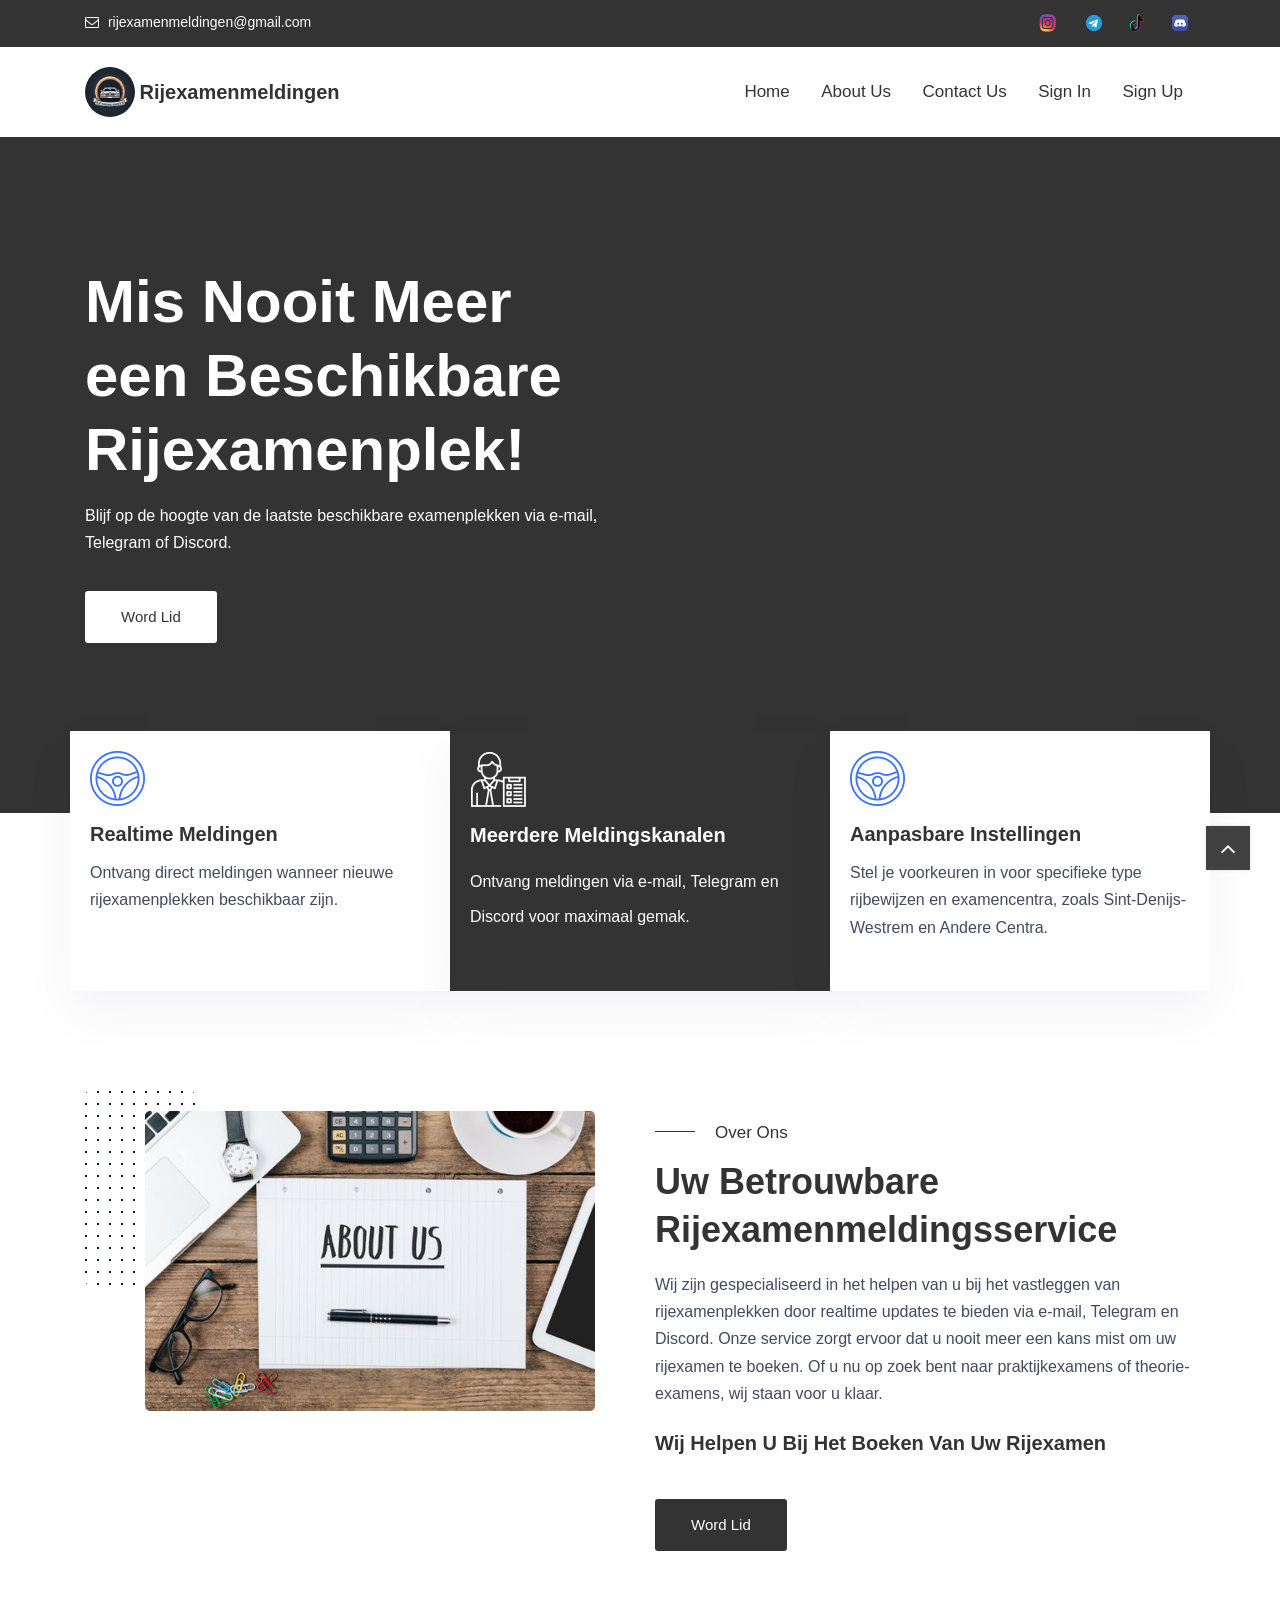
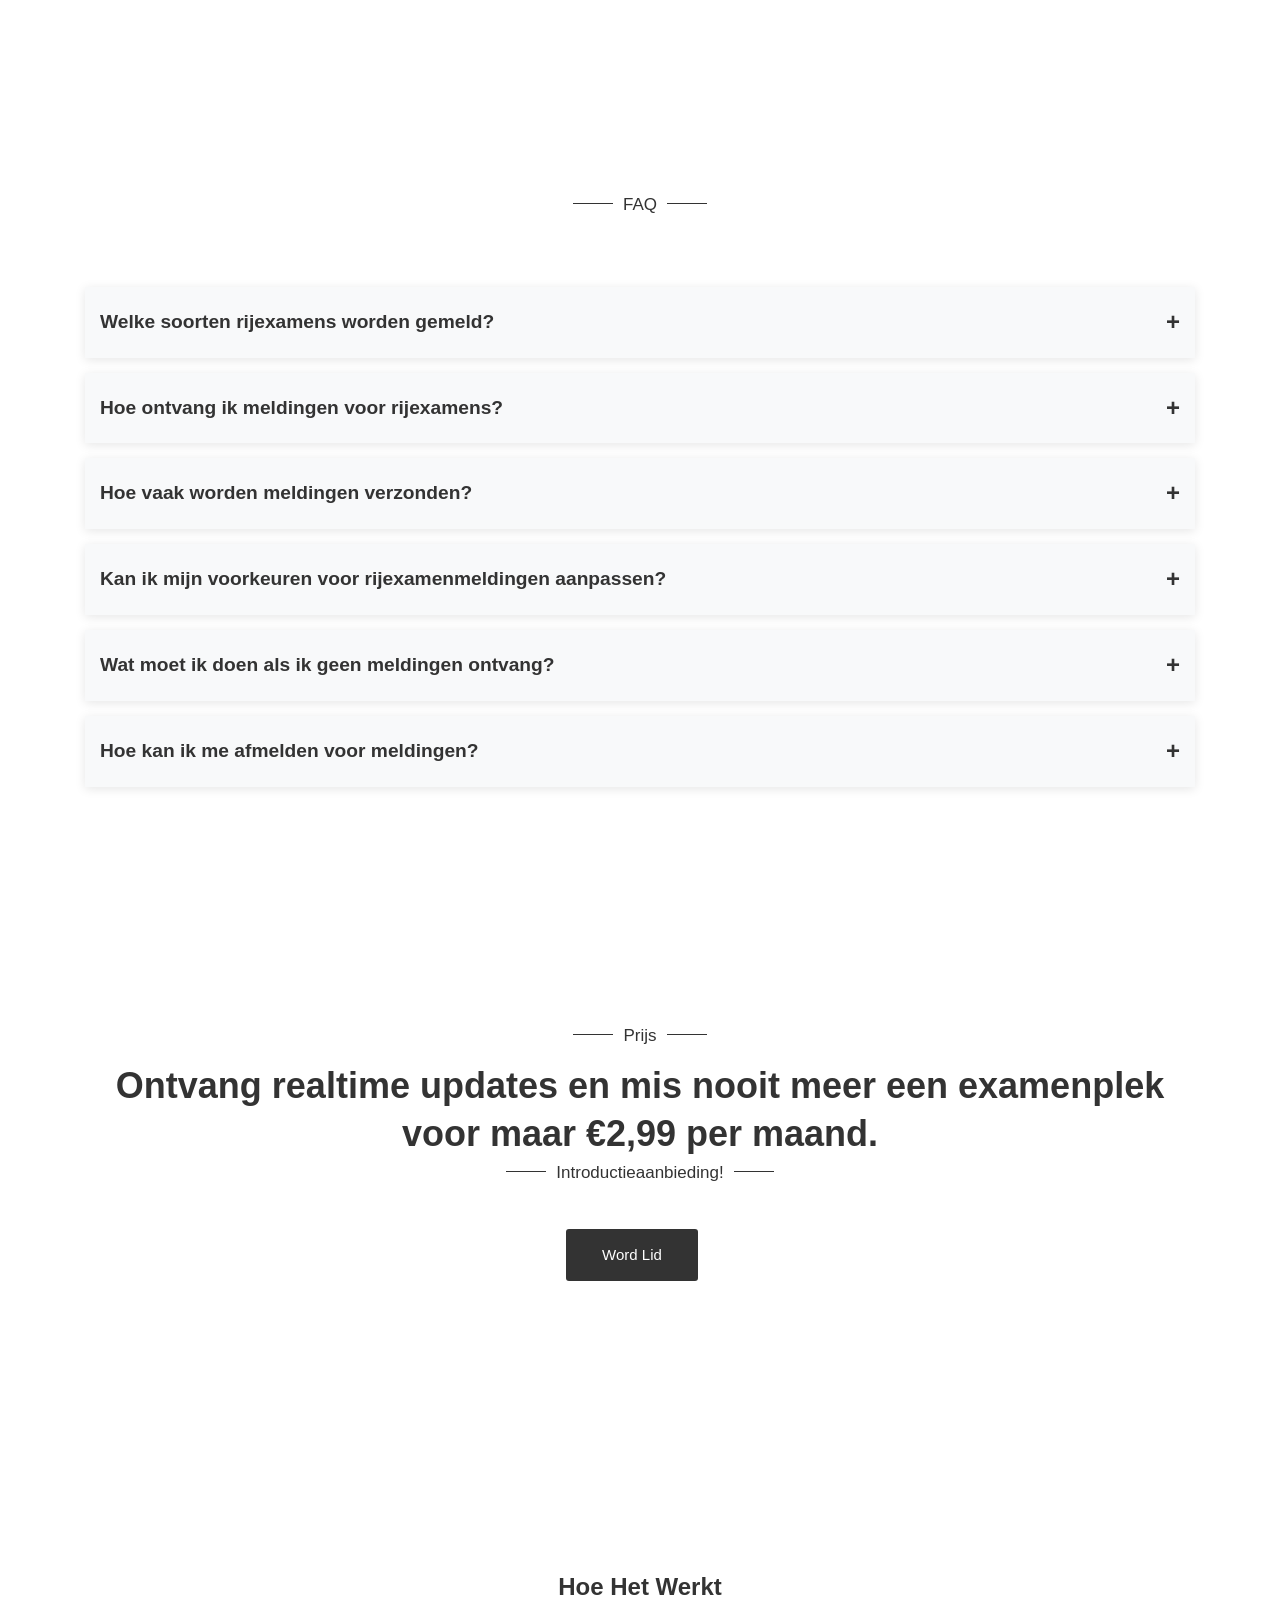
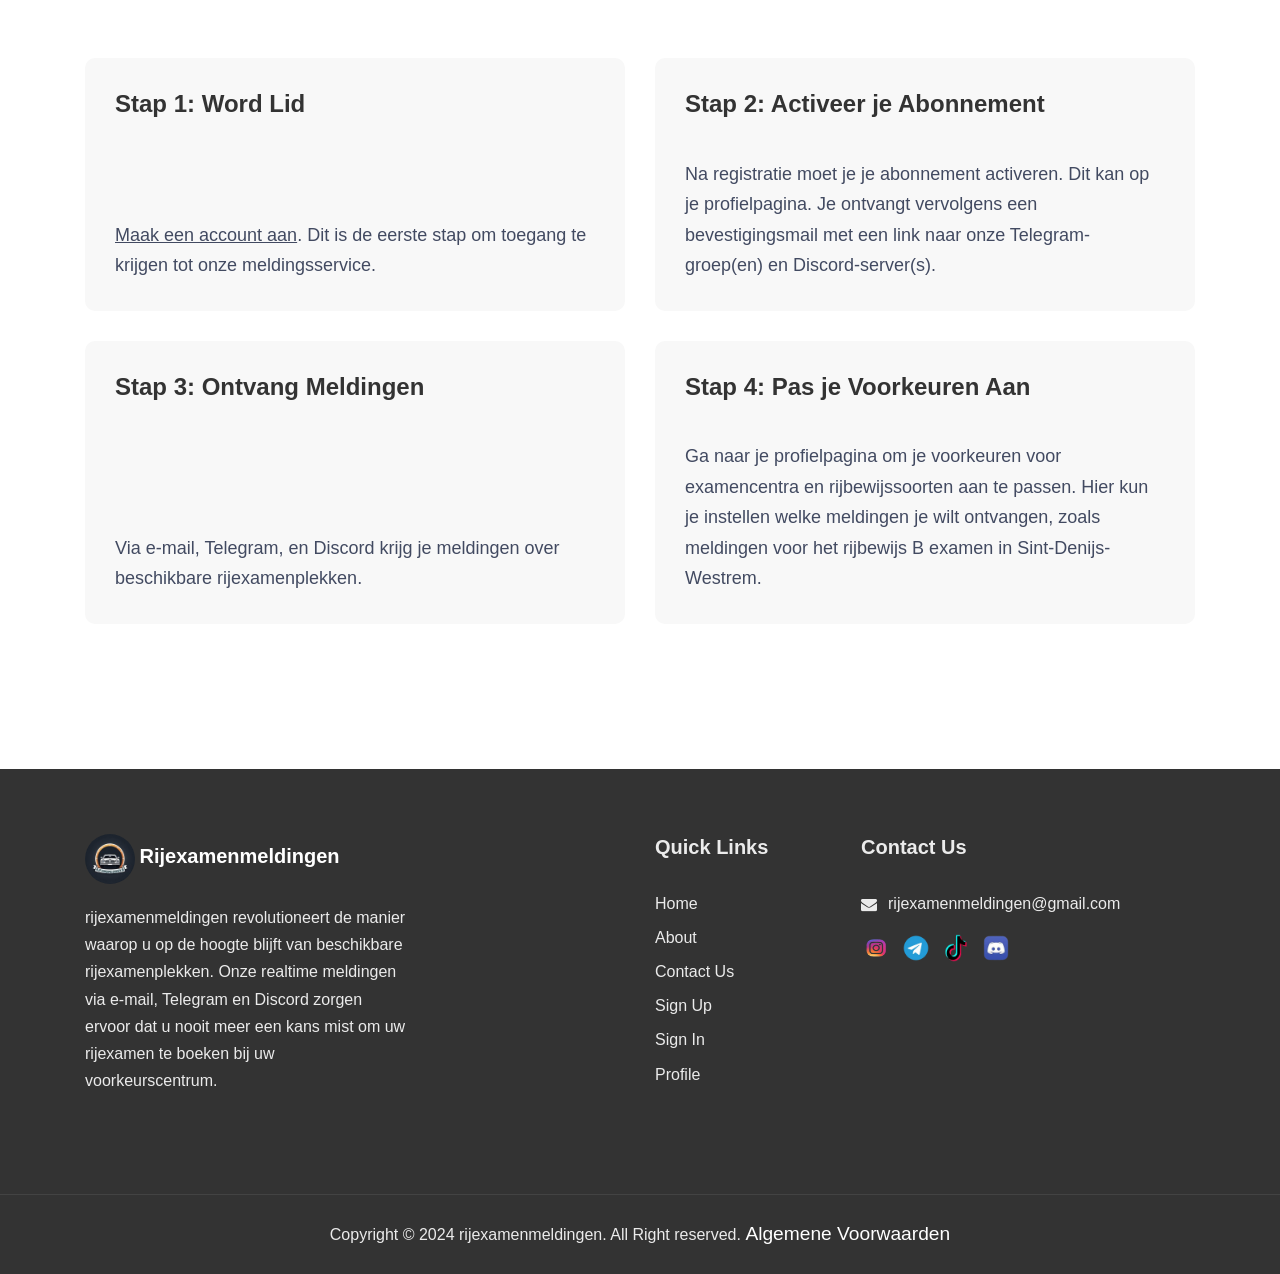
==== commit 54200b0d: "[FIX] added profile page, quick links, meta tags" ====
--- a/index.html
+++ b/index.html
@@ -1,11 +1,21 @@
 <!DOCTYPE html>
-<html lang="zxx">
+<html lang="nl">
   <head>
     <meta charset="UTF-8" />
-    <meta name="viewport" content="width=device-width, initial-scale=1.0" />
+    <meta name="viewport" content="width=device-width, initial-scale=1.0, maximum-scale=1.0" />
+    <meta
+      name="description"
+      content="Blijf op de hoogte van beschikbare rijexamenplekken in Sint-Denijs-Westrem, Eeklo, Brakel, Erembodegem en Sint-Niklaas via e-mail, Telegram of Discord met onze meldingsservice."
+    />
+    <meta
+      name="keywords"
+      content="sbat, rijbewijs, rijbewijs B, praktijk examen, praktijkexamen, rijbewijs B praktijkexamen, rijexamen, rijbewijs meldingen, rijbewijs e-mail meldingen, rijbewijs Telegram meldingen, rijbewijs Discord meldingen, rijexamens, beschikbaarheid, Sint-Denijs-Westrem, Eeklo, Brakel, Erembodegem, Sint-Niklaas, autokeuring, theorie examen B"
+    />
+    <link rel="canonical" href="https://rijexamenmeldingen.be" />
+
     <meta http-equiv="X-UA-Compatible" content="IE=edge" />
-    <meta http-equiv="X-UA-Compatible" content="ie=edge" />
     <title>Rijexamenmeldingen</title>
+    <link rel="icon" href="/assets/img/logo.svg" type="image/svg+xml" />
     <link rel="icon" href="assets/img/favicon.jpg" sizes="20x20" type="image/jpg" />
     <link rel="stylesheet" href="https://cdnjs.cloudflare.com/ajax/libs/font-awesome/6.0.0-beta3/css/all.min.css" />
 
@@ -13,6 +23,34 @@
     <link rel="stylesheet" href="assets/css/vendor.css" />
     <link rel="stylesheet" href="assets/css/style.css" />
     <link rel="stylesheet" href="assets/css/responsive.css" />
+
+    <!-- Google -->
+    <script async src="https://www.googletagmanager.com/gtag/js?id=G-C6KMPT20YQ"></script>
+    <script>
+      window.dataLayer = window.dataLayer || [];
+      function gtag() {
+        dataLayer.push(arguments);
+      }
+      gtag("js", new Date());
+
+      gtag("config", "G-C6KMPT20YQ");
+    </script>
+    <!-- Hotjar Tracking Code for https://rijexamenmeldingen.be -->
+    <script>
+      (function (h, o, t, j, a, r) {
+        h.hj =
+          h.hj ||
+          function () {
+            (h.hj.q = h.hj.q || []).push(arguments);
+          };
+        h._hjSettings = { hjid: 5114847, hjsv: 6 };
+        a = o.getElementsByTagName("head")[0];
+        r = o.createElement("script");
+        r.async = 1;
+        r.src = t + h._hjSettings.hjid + j + h._hjSettings.hjsv;
+        a.appendChild(r);
+      })(window, document, "https://static.hotjar.com/c/hotjar-", ".js?sv=");
+    </script>
   </head>
   <body>
     <!-- preloader area start -->
@@ -79,7 +117,7 @@
             <a href="index.html"
               ><img style="border-radius: 50px" src="assets/img/logo.png" width="50px" height="50px" alt="img"
             /></a>
-            <h4>Rijexamenmeldingen</h4>
+            <h4 style="display: inline">Rijexamenmeldingen</h4>
           </div>
 
           <div class="collapse navbar-collapse" id="edumint_main_menu">
@@ -94,10 +132,13 @@
                 <a href="contact.html">Contact Us</a>
               </li>
               <li>
-                <a href="login.html">Login</a>
+                <a href="login.html">Sign In</a>
               </li>
               <li>
-                <a href="register.html">Register</a>
+                <a href="register.html">Sign Up</a>
+              </li>
+              <li>
+                <a href="profile.html">Profile</a>
               </li>
             </ul>
           </div>
@@ -120,7 +161,10 @@
                 Blijf op de hoogte van de laatste beschikbare examenplekken via e-mail, Telegram of Discord.
               </p>
               <div class="btn-wrap">
-                <a class="btn btn-base b-animate-4 mr-3" href="" style="background-color: white; color: #333"
+                <a
+                  class="btn btn-base b-animate-4 mr-3"
+                  href="/register.html"
+                  style="background-color: white; color: #333"
                   >Word Lid</a
                 >
               </div>
@@ -237,7 +281,7 @@
                   <h4 class="small-title">Wij Helpen U Bij Het Boeken Van Uw Rijexamen</h4>
                   <!-- Replace the stock image with an icon -->
                   <!--<h4 class="phone"><i class="fas fa-phone-alt"></i> +44 - 0184 5698 98</h4>-->
-                  <a class="btn btn-base" href="">Word Lid</a>
+                  <a class="btn btn-base" href="/register.html">Word Lid</a>
                 </div>
               </div>
             </div>
@@ -427,10 +471,12 @@
           <div class="col-xl-12 col-lg-12 col-md-12">
             <div class="section-title text-center">
               <h5 class="sub-title double-line">Prijs</h5>
-              <h2 class="title">Ontvang realtime updates en mis nooit meer een examenplek voor maar €1 per maand..</h2>
+              <h2 class="title">
+                Ontvang realtime updates en mis nooit meer een examenplek voor maar €2,99 per maand.
+              </h2>
               <h5 class="sub-title double-line">Introductieaanbieding!</h5>
               <div class="btn-wrap">
-                <a class="btn btn-base b-animate-4 mr-3" href="">Word Lid</a>
+                <a class="btn btn-base b-animate-4 mr-3" href="/register.html">Word Lid</a>
               </div>
             </div>
           </div>
@@ -453,8 +499,8 @@
             <div class="single-testimonial-inner">
               <h2 class="title double-line">Stap 1: Word Lid</h2>
               <p>
-                <a href="/signup">Registreer je hier</a> om een account aan te maken. Dit is de eerste stap om toegang
-                te krijgen tot onze meldingsservice.
+                <a href="/register.html" , style="text-decoration: underline">Maak een account aan</a>. Dit is de eerste
+                stap om toegang te krijgen tot onze meldingsservice.
               </p>
             </div>
           </div>
@@ -533,7 +579,7 @@
             <div class="widget widget_about pr-xl-4">
               <div class="thumb">
                 <img style="border-radius: 50px" src="assets/img/logo.png" width="50px" height="50px" alt="img" />
-                <h4 style="color: white">Rijexamenmeldingen</h4>
+                <h4 style="color: white; display: inline">Rijexamenmeldingen</h4>
               </div>
               <div class="details">
                 <p>
@@ -552,6 +598,9 @@
                 <li><a href="index.html">Home</a></li>
                 <li><a href="about.html">About</a></li>
                 <li><a href="contact.html">Contact Us</a></li>
+                <li><a href="register.html">Sign Up</a></li>
+                <li><a href="login.html">Sign In</a></li>
+                <li><a href="profile.html">Profile</a></li>
               </ul>
             </div>
           </div>
@@ -618,5 +667,6 @@
     <script src="assets/js/vendor.js"></script>
     <!-- main js  -->
     <script src="assets/js/main.js"></script>
+    <script src="assets/js/nav.js"></script>
   </body>
 </html>
--- a/assets/css/style.css
+++ b/assets/css/style.css
@@ -31,6 +31,17 @@
     ## user-list
 
 --------------------------------------------------------------*/
+*::-webkit-scrollbar {
+  width: 5px;
+}
+
+*::-webkit-scrollbar-thumb {
+  background-color: #333333;
+  border-radius: 3px;
+}
+
+
+
 /*-----------------
     # Typography
 -----------------*/
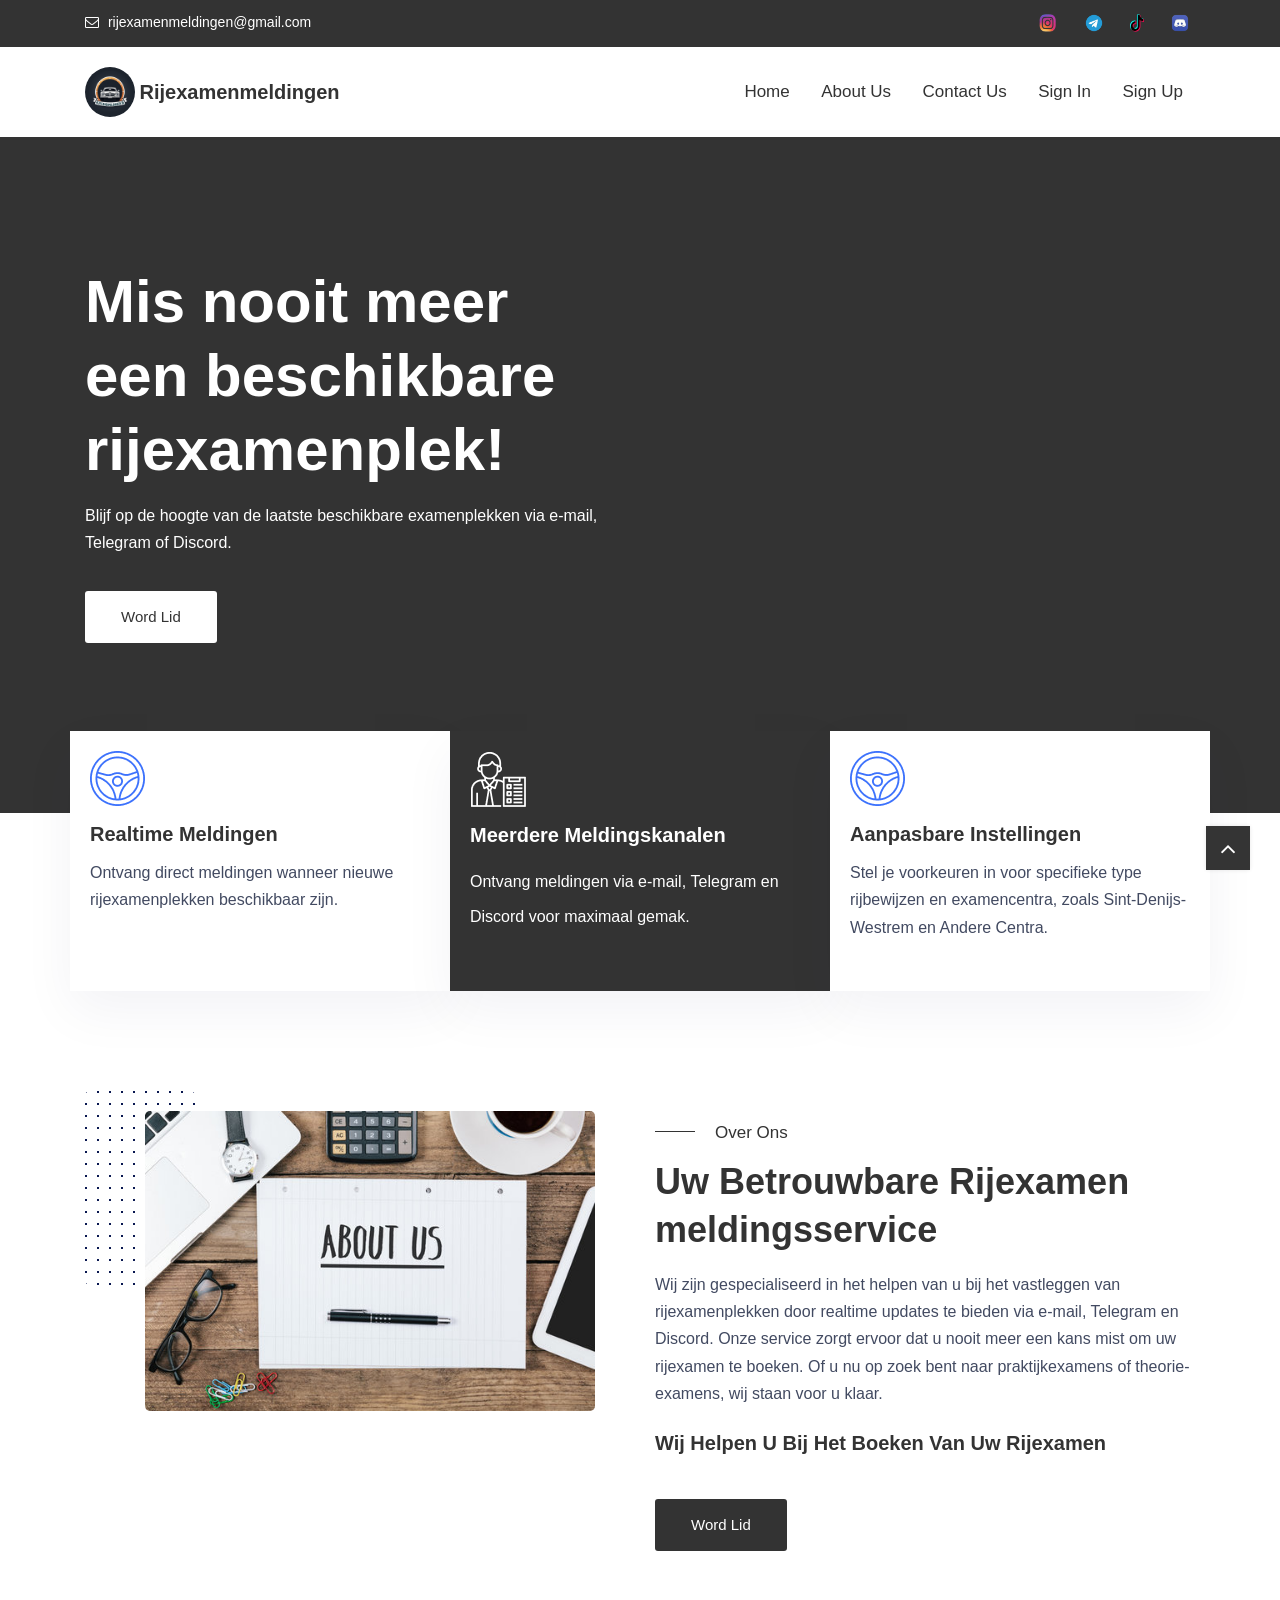
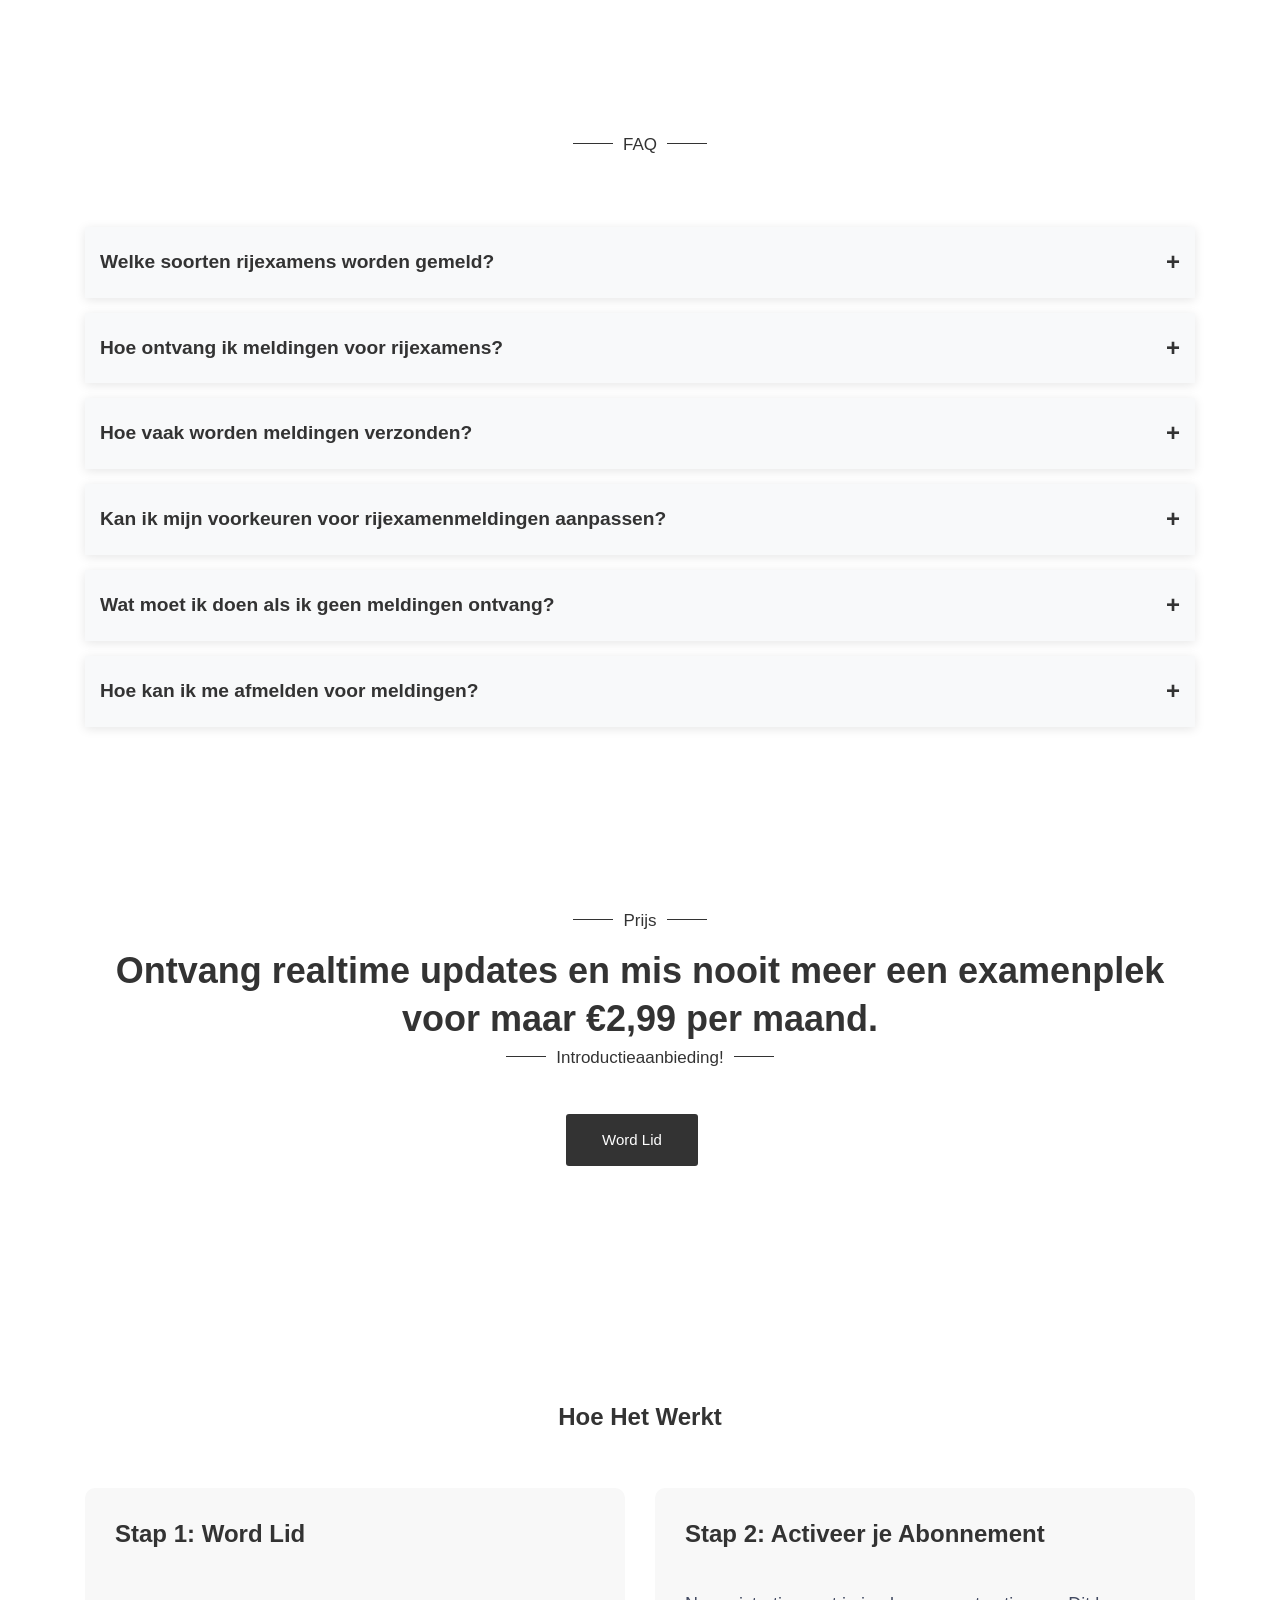
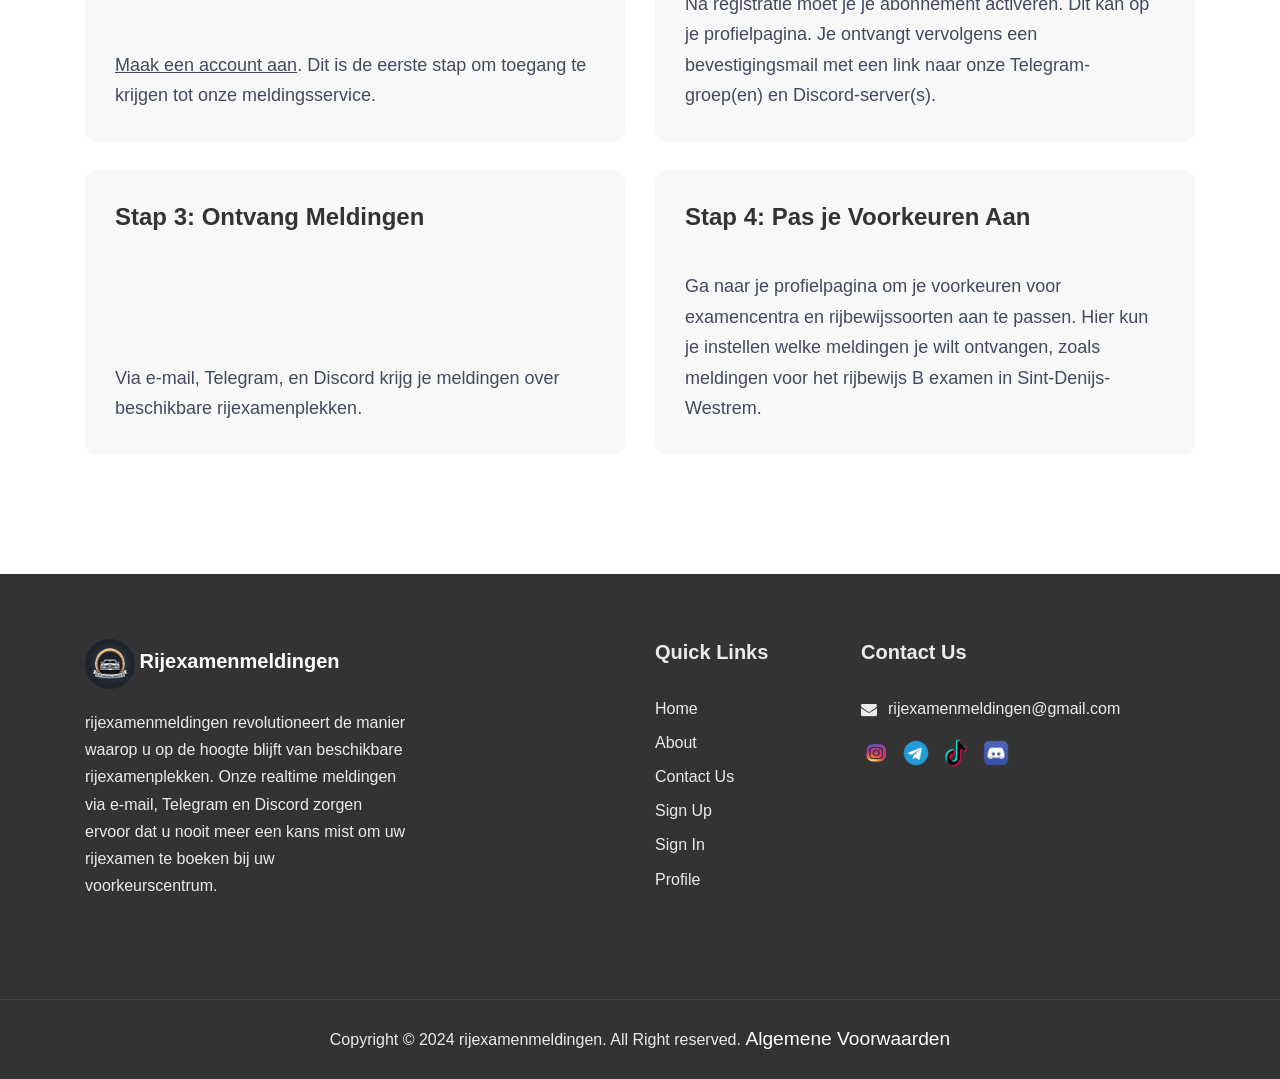
==== commit f14cc211: "[FIX] minor adjustments" ====
--- a/index.html
+++ b/index.html
@@ -15,9 +15,18 @@
 
     <meta http-equiv="X-UA-Compatible" content="IE=edge" />
     <title>Rijexamenmeldingen</title>
-    <link rel="icon" href="/assets/img/logo.svg" type="image/svg+xml" />
+    <link rel="icon" href="favicon.svg" type="image/svg+xml" />
     <link rel="icon" href="assets/img/favicon.jpg" sizes="20x20" type="image/jpg" />
     <link rel="stylesheet" href="https://cdnjs.cloudflare.com/ajax/libs/font-awesome/6.0.0-beta3/css/all.min.css" />
+
+    <meta property="og:title" content="Rijexamenmeldingen" />
+    <meta
+      property="og:description"
+      content="Blijf op de hoogte van beschikbare rijexamenplekken in Sint-Denijs-Westrem, Eeklo, Brakel, Erembodegem en Sint-Niklaas via e-mail, Telegram of Discord met onze meldingsservice."
+    />
+    <meta property="og:image" content="https://rijexamenmeldingen.be/assets/img/logo-1024.png" />
+    <meta property="og:url" content="https://rijexamenmeldingen.be" />
+    <meta property="og:type" content="website" />
 
     <!-- Stylesheet -->
     <link rel="stylesheet" href="assets/css/vendor.css" />
@@ -115,7 +124,7 @@
           </div>
           <div class="logo">
             <a href="index.html"
-              ><img style="border-radius: 50px" src="assets/img/logo.png" width="50px" height="50px" alt="img"
+              ><img style="border-radius: 50px" src="/assets/img/logo-1024.png" width="50px" height="50px" alt="img"
             /></a>
             <h4 style="display: inline">Rijexamenmeldingen</h4>
           </div>
@@ -156,7 +165,7 @@
             <div class="banner-inner style-white text-center text-lg-left">
               <!--<img class="animate-img-1 top_image_bounce" src="assets" alt="img">-->
               <!--<h6 class="b-animate-1 sub-title">Driving School</h6>-->
-              <h1 class="b-animate-2 title">Mis Nooit Meer een Beschikbare Rijexamenplek!</h1>
+              <h1 class="b-animate-2 title">Mis nooit meer een beschikbare rijexamenplek!</h1>
               <p class="content b-animate-3">
                 Blijf op de hoogte van de laatste beschikbare examenplekken via e-mail, Telegram of Discord.
               </p>
@@ -255,7 +264,7 @@
     <!-- intro end -->
 
     <!-- about area start -->
-    <div class="about-area bg-relative pd-top-90 pd-bottom-120">
+    <div class="about-area bg-relative pd-top-90 pd-bottom-90">
       <div class="container">
         <div class="about-area-inner">
           <div class="row">
@@ -271,7 +280,7 @@
               <div class="about-inner-wrap mt-2 pt-4 pt-lg-0">
                 <div class="section-title mb-0">
                   <h6 class="sub-title left-line">Over Ons</h6>
-                  <h2 class="title">Uw Betrouwbare Rijexamenmeldingsservice</h2>
+                  <h2 class="title">Uw Betrouwbare Rijexamen meldingsservice</h2>
                   <p class="content">
                     Wij zijn gespecialiseerd in het helpen van u bij het vastleggen van rijexamenplekken door realtime
                     updates te bieden via e-mail, Telegram en Discord. Onze service zorgt ervoor dat u nooit meer een
@@ -357,7 +366,7 @@
     </style>
 
     <!-- FAQ Section -->
-    <div class="testimonial-area pd-top-120 pd-bottom-115">
+    <div class="testimonial-area pd-top-90 pd-bottom-90">
       <div class="container">
         <div class="section-title text-center">
           <h5 class="sub-title double-line">FAQ</h5>
@@ -465,7 +474,7 @@
     </script>
 
     <!-- Price and price -->
-    <div class="testimonial-area pd-top-120 pd-bottom-115">
+    <div class="testimonial-area pd-top-90 pd-bottom-90">
       <div class="container">
         <div class="row justify-content-center">
           <div class="col-xl-12 col-lg-12 col-md-12">
@@ -484,7 +493,7 @@
       </div>
     </div>
     <!-- Price and price -->
-    <div class="testimonial-area pd-top-120 pd-bottom-115">
+    <div class="testimonial-area pd-top-90 pd-bottom-90">
       <div class="container">
         <div class="row justify-content-center">
           <div class="col-xl-5 col-lg-6 col-md-11">
--- a/assets/css/style.css
+++ b/assets/css/style.css
@@ -713,7 +713,7 @@
   left: 0;
   top: 0;
   z-index: 999999999999;
-  background-color: #030724;
+  background-color: #ffffff;
   width: 100%;
   height: 100%;
   display: flex;
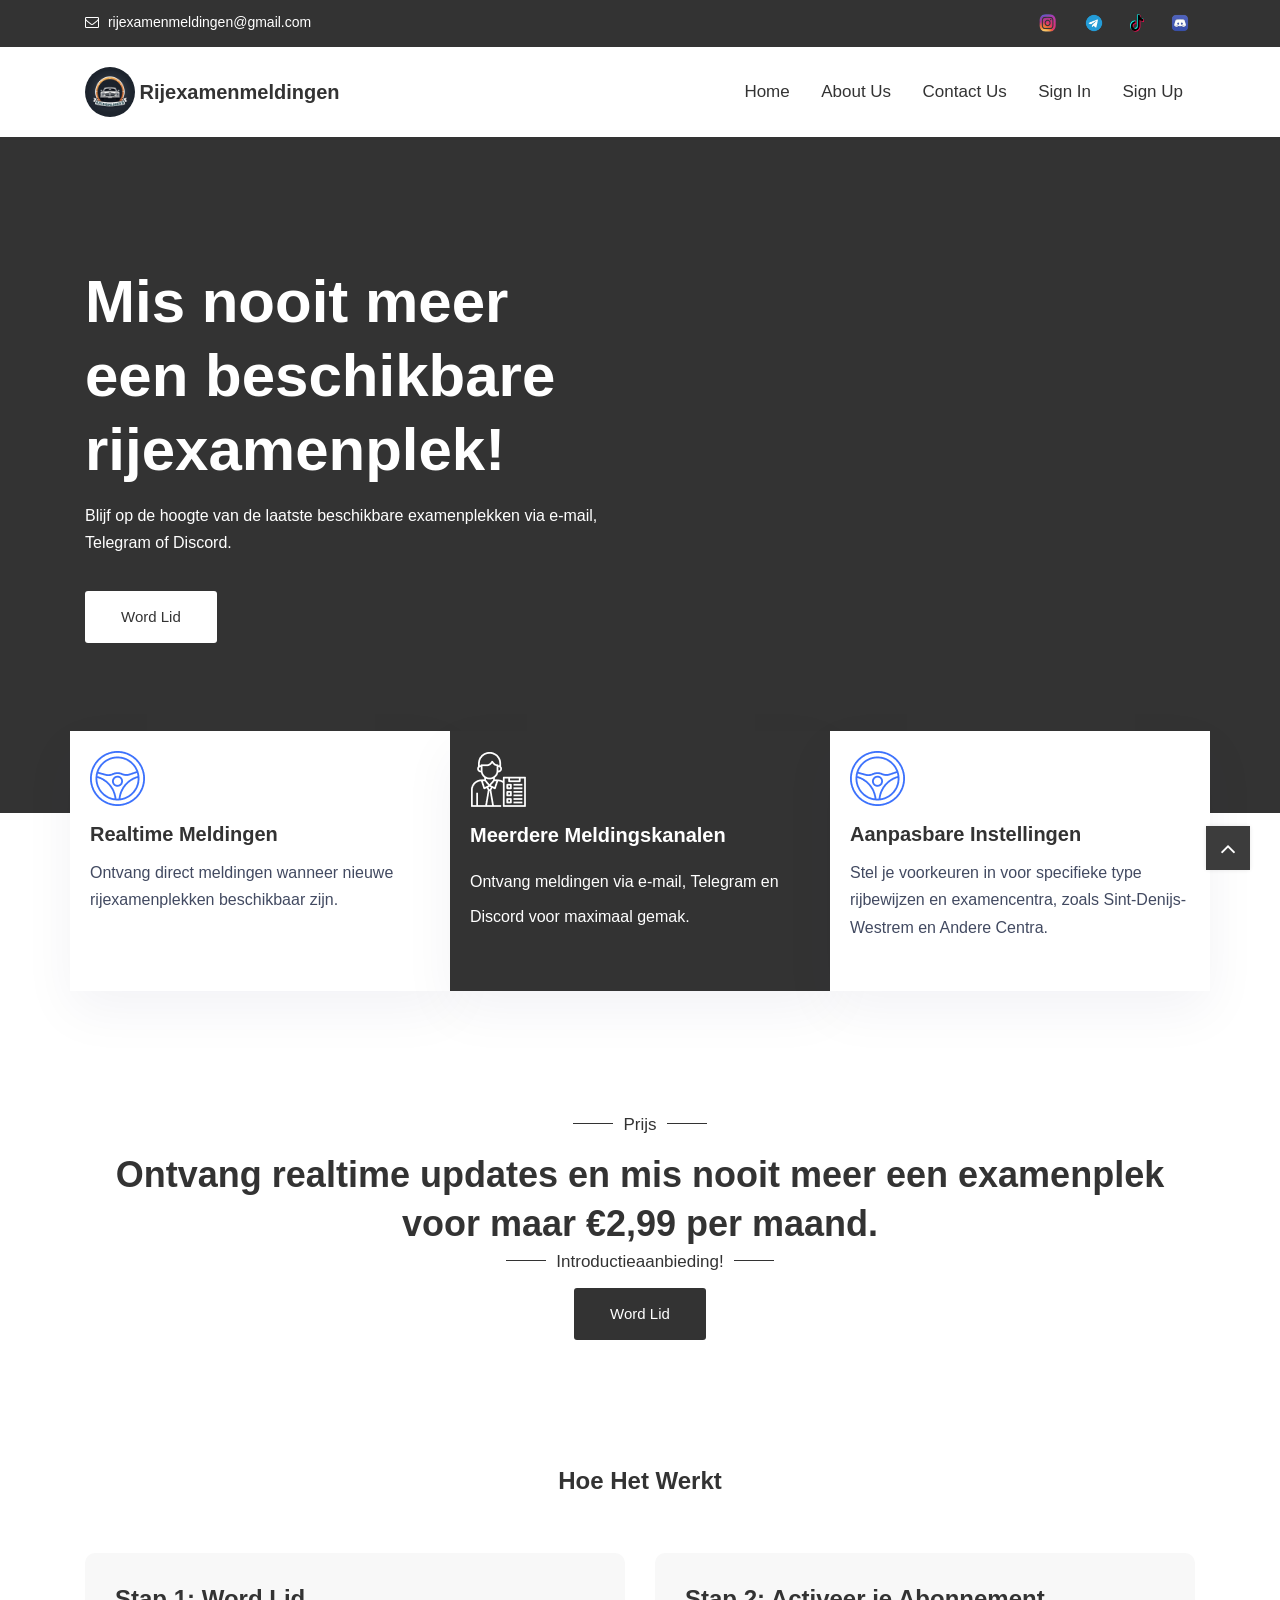
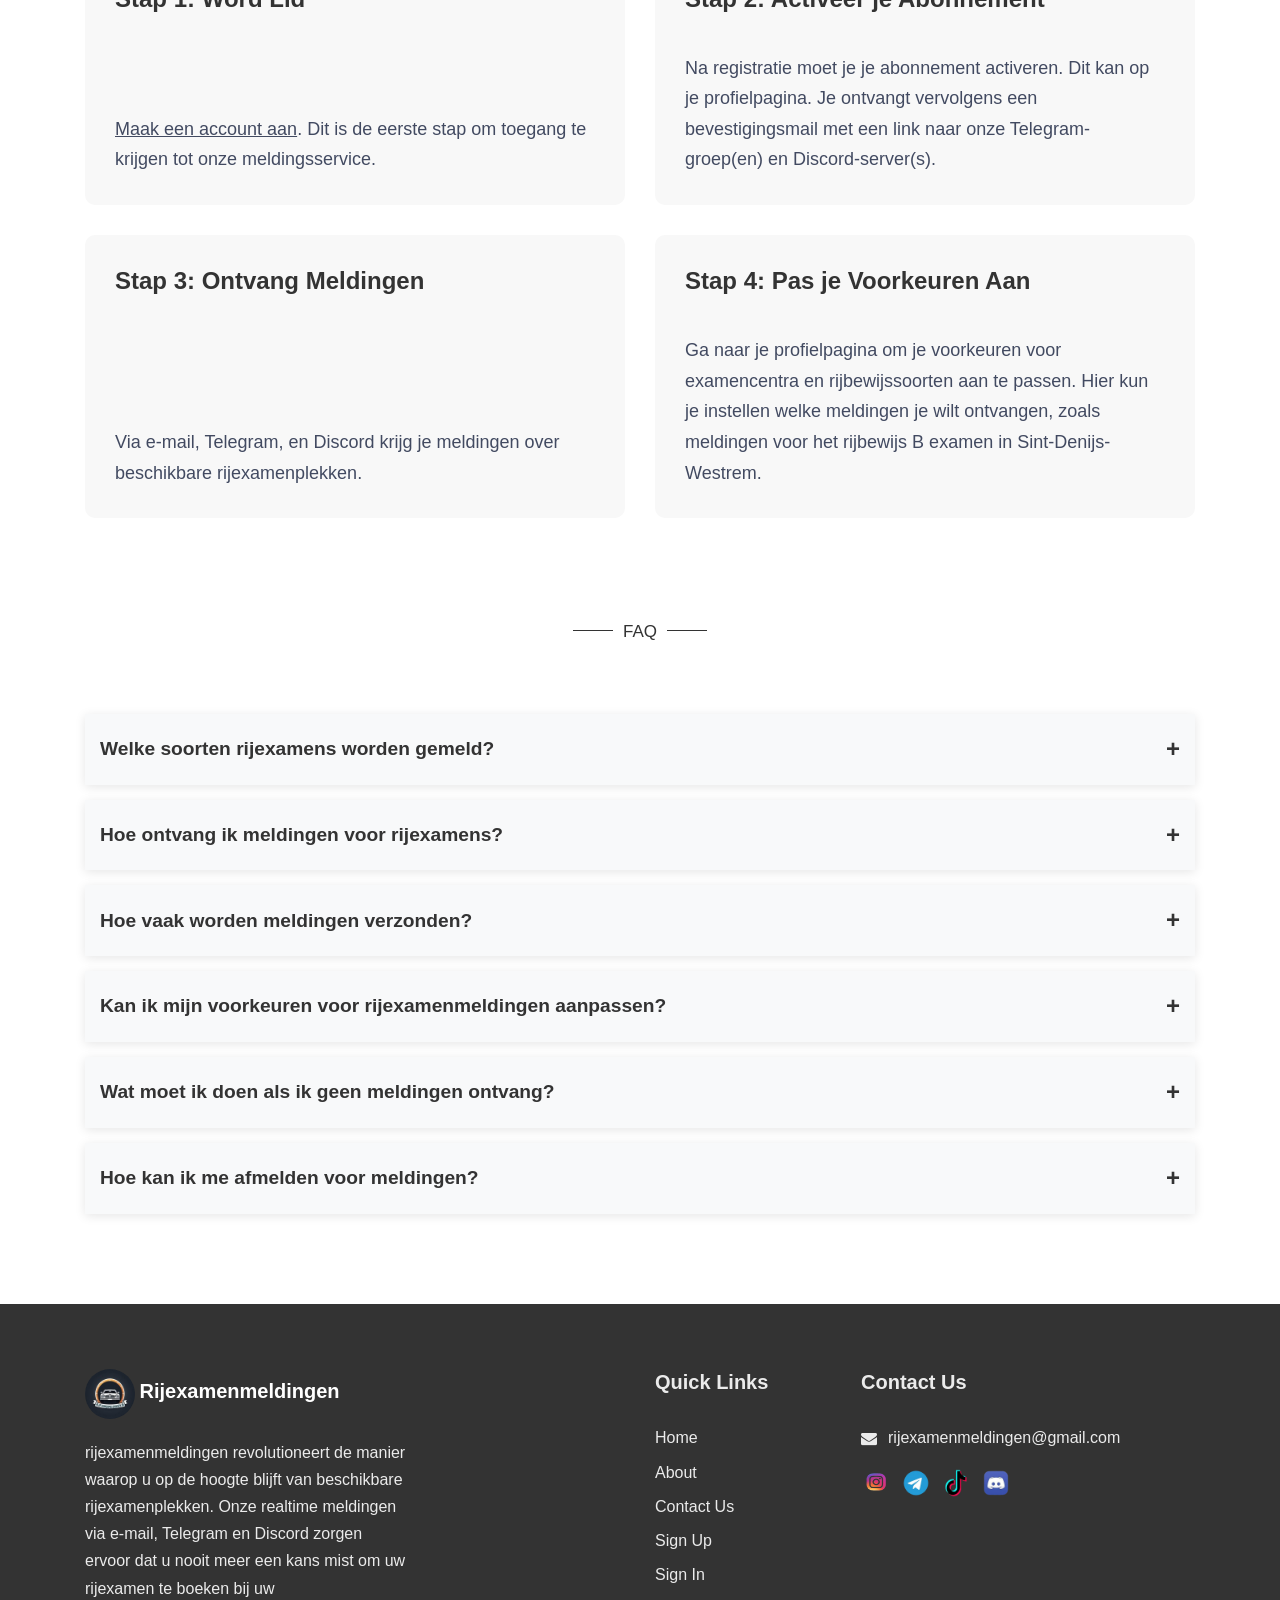
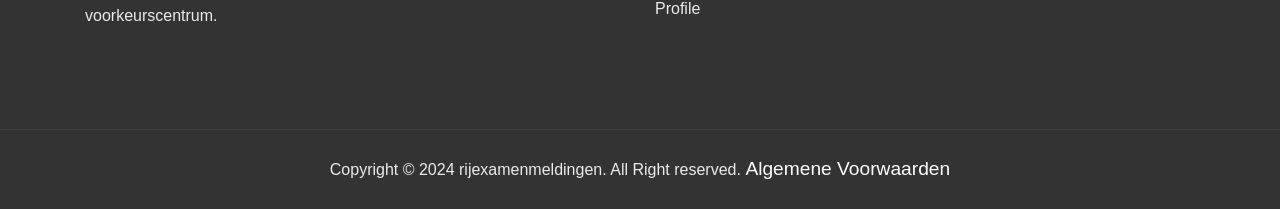
==== commit 099403bc: "[FIX]rearranged home page" ====
--- a/index.html
+++ b/index.html
@@ -263,42 +263,87 @@
     </div>
     <!-- intro end -->
 
-    <!-- about area start -->
-    <div class="about-area bg-relative pd-top-90 pd-bottom-90">
+    <!-- Price and price -->
+    <div class="testimonial-area pd-top-90 pd-bottom-70">
       <div class="container">
-        <div class="about-area-inner">
-          <div class="row">
-            <div class="col-lg-6 col-md-11">
-              <div class="about-thumb-wrap about-left-thumb">
-                <img class="img-1" src="assets/img/about/1.png" alt="img" />
-                <img class="img-2" src="assets/img/about/9.jpg" alt="img" />
-                <!--<img class="img-3" src="assets/img/about/3.png" alt="img">-->
-              </div>
-            </div>
-
-            <div class="col-lg-6 align-self-center">
-              <div class="about-inner-wrap mt-2 pt-4 pt-lg-0">
-                <div class="section-title mb-0">
-                  <h6 class="sub-title left-line">Over Ons</h6>
-                  <h2 class="title">Uw Betrouwbare Rijexamen meldingsservice</h2>
-                  <p class="content">
-                    Wij zijn gespecialiseerd in het helpen van u bij het vastleggen van rijexamenplekken door realtime
-                    updates te bieden via e-mail, Telegram en Discord. Onze service zorgt ervoor dat u nooit meer een
-                    kans mist om uw rijexamen te boeken. Of u nu op zoek bent naar praktijkexamens of theorie-examens,
-                    wij staan voor u klaar.
-                  </p>
-                  <h4 class="small-title">Wij Helpen U Bij Het Boeken Van Uw Rijexamen</h4>
-                  <!-- Replace the stock image with an icon -->
-                  <!--<h4 class="phone"><i class="fas fa-phone-alt"></i> +44 - 0184 5698 98</h4>-->
-                  <a class="btn btn-base" href="/register.html">Word Lid</a>
-                </div>
-              </div>
-            </div>
-          </div>
-        </div>
-      </div>
-    </div>
-    <!-- about area end -->
+        <div class="row justify-content-center">
+          <div class="col-xl-12 col-lg-12 col-md-12">
+            <div class="section-title text-center">
+              <h5 class="sub-title double-line">Prijs</h5>
+              <h2 class="title">
+                Ontvang realtime updates en mis nooit meer een examenplek voor maar €2,99 per maand.
+              </h2>
+              <h5 class="sub-title double-line">Introductieaanbieding!</h5>
+              <div class="btn-wrap">
+                <a class="btn btn-base b-animate-4 mr-3" style="margin: 0 !important" href="/register.html">Word Lid</a>
+              </div>
+            </div>
+          </div>
+        </div>
+      </div>
+    </div>
+
+    <!-- Price and price -->
+    <div class="testimonial-area pd-top-70 pd-bottom-70">
+      <div class="container">
+        <div class="row justify-content-center">
+          <div class="col-xl-5 col-lg-6 col-md-11">
+            <div class="section-title text-center">
+              <h2 class="title double-line">Hoe Het Werkt</h2>
+            </div>
+          </div>
+        </div>
+
+        <div class="row">
+          <div class="col-md-6">
+            <div class="single-testimonial-inner">
+              <h2 class="title double-line">Stap 1: Word Lid</h2>
+              <p>
+                <a href="/register.html" , style="text-decoration: underline">Maak een account aan</a>. Dit is de eerste
+                stap om toegang te krijgen tot onze meldingsservice.
+              </p>
+            </div>
+          </div>
+
+          <div class="col-md-6">
+            <div class="single-testimonial-inner">
+              <h2 class="title double-line">Stap 2: Activeer je Abonnement</h2>
+              <p>
+                Na registratie moet je je abonnement activeren. Dit kan op je <a href="/profile">profielpagina</a>. Je
+                ontvangt vervolgens een bevestigingsmail met een link naar onze
+                <a href="https://t.me/+irHB91aMk1Q0MGNk">Telegram-groep(en)</a> en
+                <a href="https://discord.gg/fhA5c4tTww">Discord-server(s)</a>.
+              </p>
+            </div>
+          </div>
+        </div>
+
+        <div class="row">
+          <div class="col-md-6">
+            <div class="single-testimonial-inner">
+              <h2 class="title double-line">Stap 3: Ontvang Meldingen</h2>
+              <p>
+                Via e-mail,
+                <a href="https://t.me/+irHB91aMk1Q0MGNk">Telegram</a>, en
+                <a href="https://discord.gg/fhA5c4tTww">Discord</a> krijg je meldingen over beschikbare
+                rijexamenplekken.
+              </p>
+            </div>
+          </div>
+
+          <div class="col-md-6">
+            <div class="single-testimonial-inner">
+              <h2 class="title double-line">Stap 4: Pas je Voorkeuren Aan</h2>
+              <p>
+                Ga naar je <a href="/profile">profielpagina</a> om je voorkeuren voor examencentra en rijbewijssoorten
+                aan te passen. Hier kun je instellen welke meldingen je wilt ontvangen, zoals meldingen voor het
+                rijbewijs B examen in Sint-Denijs-Westrem.
+              </p>
+            </div>
+          </div>
+        </div>
+      </div>
+    </div>
 
     <style>
       .accordion-button {
@@ -366,7 +411,7 @@
     </style>
 
     <!-- FAQ Section -->
-    <div class="testimonial-area pd-top-90 pd-bottom-90">
+    <div class="testimonial-area pd-top-70 pd-bottom-90">
       <div class="container">
         <div class="section-title text-center">
           <h5 class="sub-title double-line">FAQ</h5>
@@ -472,87 +517,6 @@
         });
       });
     </script>
-
-    <!-- Price and price -->
-    <div class="testimonial-area pd-top-90 pd-bottom-90">
-      <div class="container">
-        <div class="row justify-content-center">
-          <div class="col-xl-12 col-lg-12 col-md-12">
-            <div class="section-title text-center">
-              <h5 class="sub-title double-line">Prijs</h5>
-              <h2 class="title">
-                Ontvang realtime updates en mis nooit meer een examenplek voor maar €2,99 per maand.
-              </h2>
-              <h5 class="sub-title double-line">Introductieaanbieding!</h5>
-              <div class="btn-wrap">
-                <a class="btn btn-base b-animate-4 mr-3" href="/register.html">Word Lid</a>
-              </div>
-            </div>
-          </div>
-        </div>
-      </div>
-    </div>
-    <!-- Price and price -->
-    <div class="testimonial-area pd-top-90 pd-bottom-90">
-      <div class="container">
-        <div class="row justify-content-center">
-          <div class="col-xl-5 col-lg-6 col-md-11">
-            <div class="section-title text-center">
-              <h2 class="title double-line">Hoe Het Werkt</h2>
-            </div>
-          </div>
-        </div>
-
-        <div class="row">
-          <div class="col-md-6">
-            <div class="single-testimonial-inner">
-              <h2 class="title double-line">Stap 1: Word Lid</h2>
-              <p>
-                <a href="/register.html" , style="text-decoration: underline">Maak een account aan</a>. Dit is de eerste
-                stap om toegang te krijgen tot onze meldingsservice.
-              </p>
-            </div>
-          </div>
-
-          <div class="col-md-6">
-            <div class="single-testimonial-inner">
-              <h2 class="title double-line">Stap 2: Activeer je Abonnement</h2>
-              <p>
-                Na registratie moet je je abonnement activeren. Dit kan op je <a href="/profile">profielpagina</a>. Je
-                ontvangt vervolgens een bevestigingsmail met een link naar onze
-                <a href="https://t.me/+irHB91aMk1Q0MGNk">Telegram-groep(en)</a> en
-                <a href="https://discord.gg/fhA5c4tTww">Discord-server(s)</a>.
-              </p>
-            </div>
-          </div>
-        </div>
-
-        <div class="row">
-          <div class="col-md-6">
-            <div class="single-testimonial-inner">
-              <h2 class="title double-line">Stap 3: Ontvang Meldingen</h2>
-              <p>
-                Via e-mail,
-                <a href="https://t.me/+irHB91aMk1Q0MGNk">Telegram</a>, en
-                <a href="https://discord.gg/fhA5c4tTww">Discord</a> krijg je meldingen over beschikbare
-                rijexamenplekken.
-              </p>
-            </div>
-          </div>
-
-          <div class="col-md-6">
-            <div class="single-testimonial-inner">
-              <h2 class="title double-line">Stap 4: Pas je Voorkeuren Aan</h2>
-              <p>
-                Ga naar je <a href="/profile">profielpagina</a> om je voorkeuren voor examencentra en rijbewijssoorten
-                aan te passen. Hier kun je instellen welke meldingen je wilt ontvangen, zoals meldingen voor het
-                rijbewijs B examen in Sint-Denijs-Westrem.
-              </p>
-            </div>
-          </div>
-        </div>
-      </div>
-    </div>
 
     <style>
       .single-testimonial-inner {
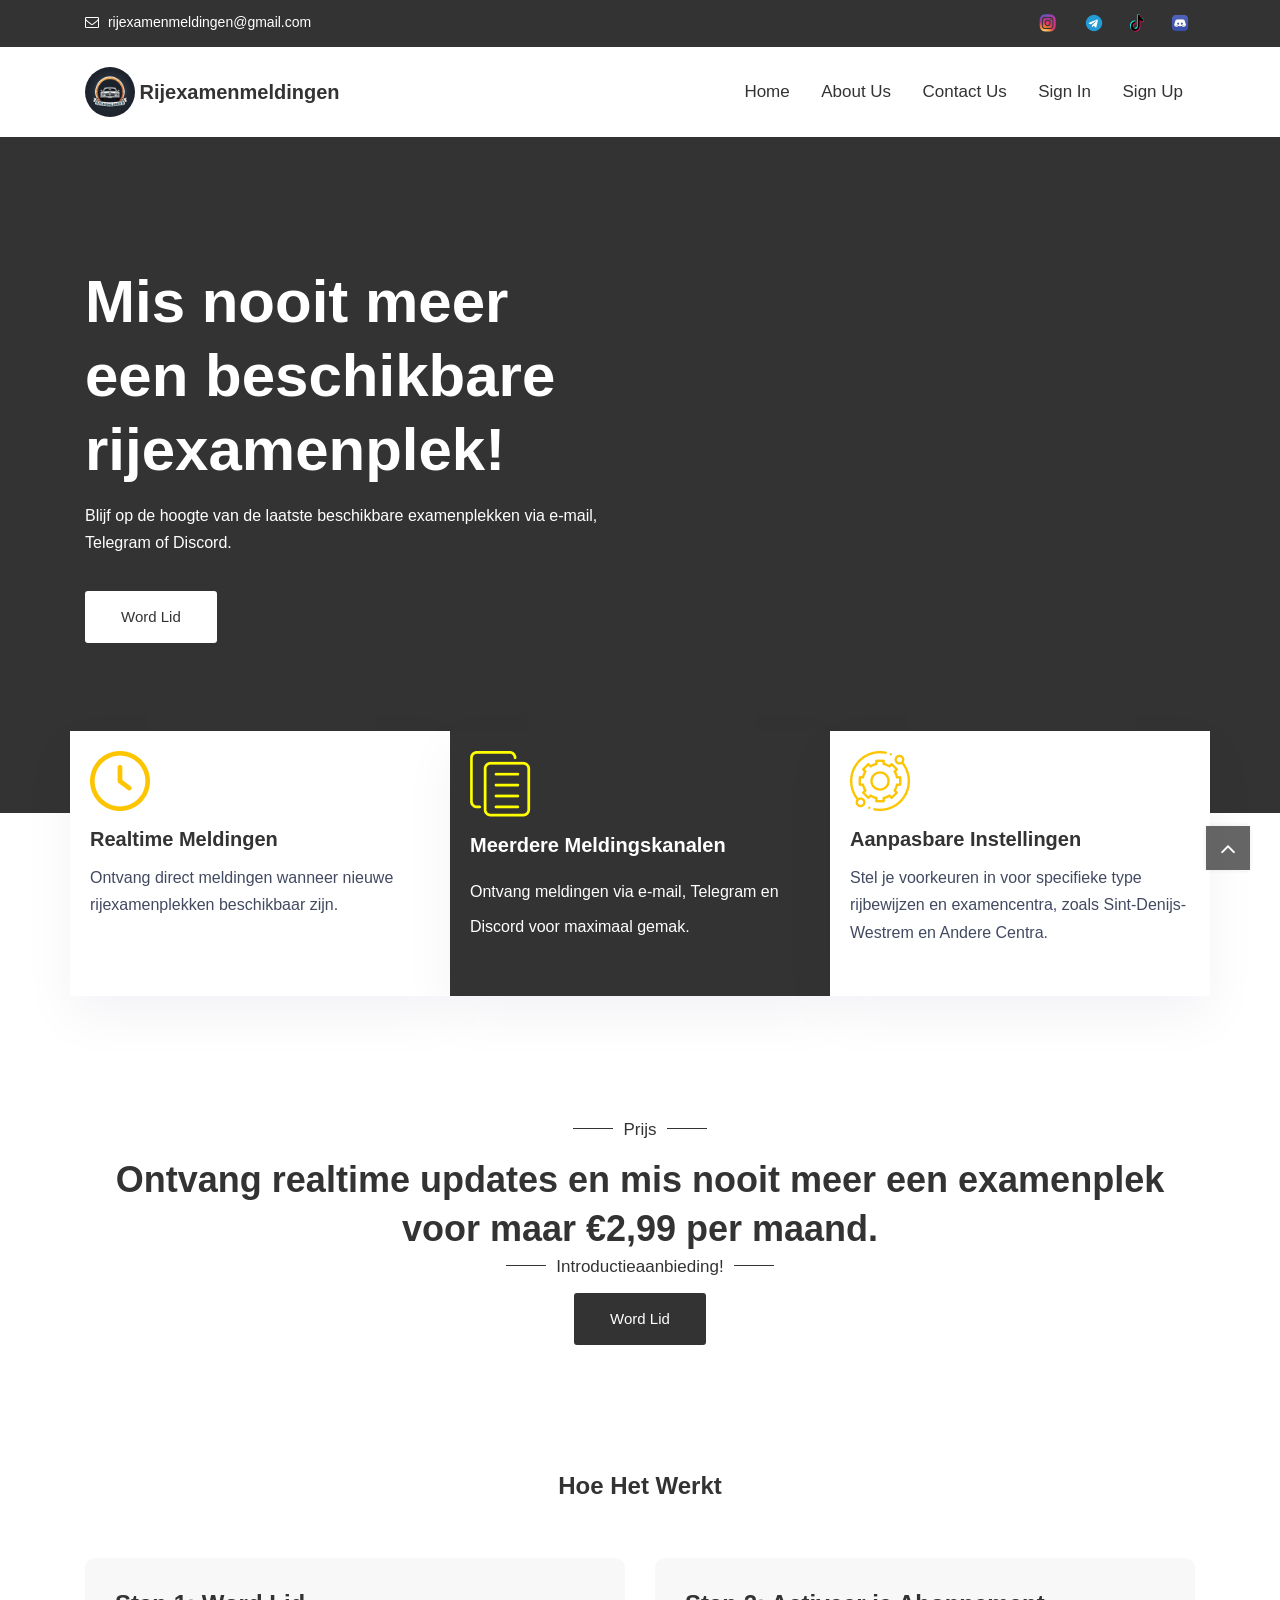
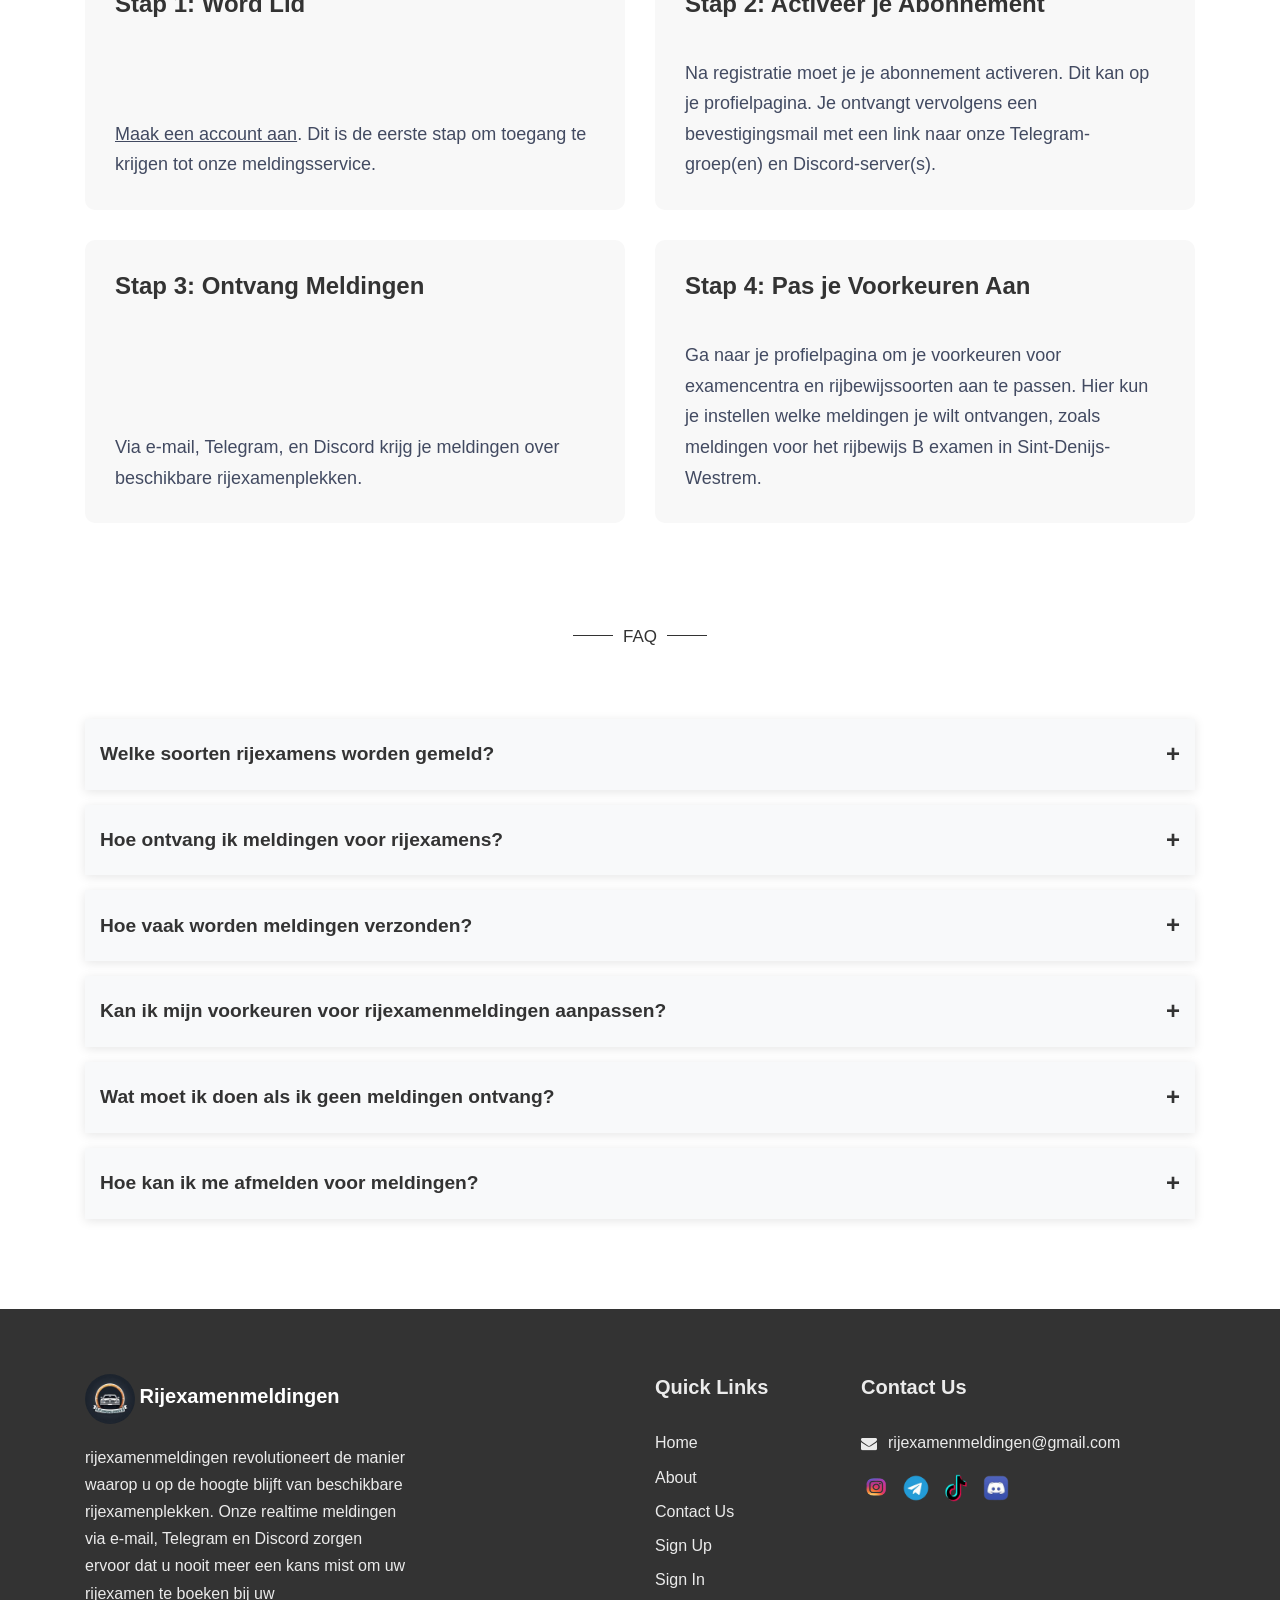
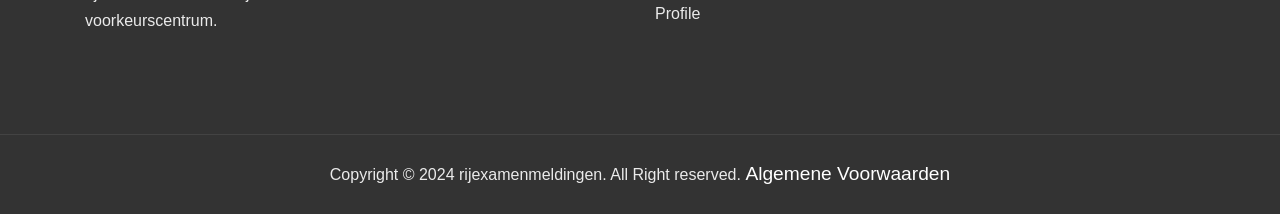
==== commit 0a0f6eac: "[FIX] new imgs" ====
--- a/index.html
+++ b/index.html
@@ -220,7 +220,7 @@
           <div class="col-lg-4 col-md-6">
             <div class="single-intro-inner media">
               <div class="thumb media-left">
-                <img src="assets/img/intro/1.png" alt="img" />
+                <img src="/assets/img/other/wcu-2.png" alt="img" />
               </div>
               <div class="details media-body">
                 <h4>Realtime Meldingen</h4>
@@ -232,7 +232,7 @@
           <div class="col-lg-4 col-md-6">
             <div class="single-intro-inner single-intro-inner-active media">
               <div class="thumb media-left">
-                <img src="assets/img/intro/2.png" alt="img" />
+                <img src="/assets/img/other/wcu-4.png" alt="img" />
               </div>
               <div class="details media-body">
                 <h4>Meerdere Meldingskanalen</h4>
@@ -247,7 +247,7 @@
           <div class="col-lg-4 col-md-6">
             <div class="single-intro-inner media">
               <div class="thumb media-left">
-                <img src="assets/img/intro/1.png" alt="img" />
+                <img src="/assets/img/other/wcu-1.png" alt="img" />
               </div>
               <div class="details media-body">
                 <h4>Aanpasbare Instellingen</h4>
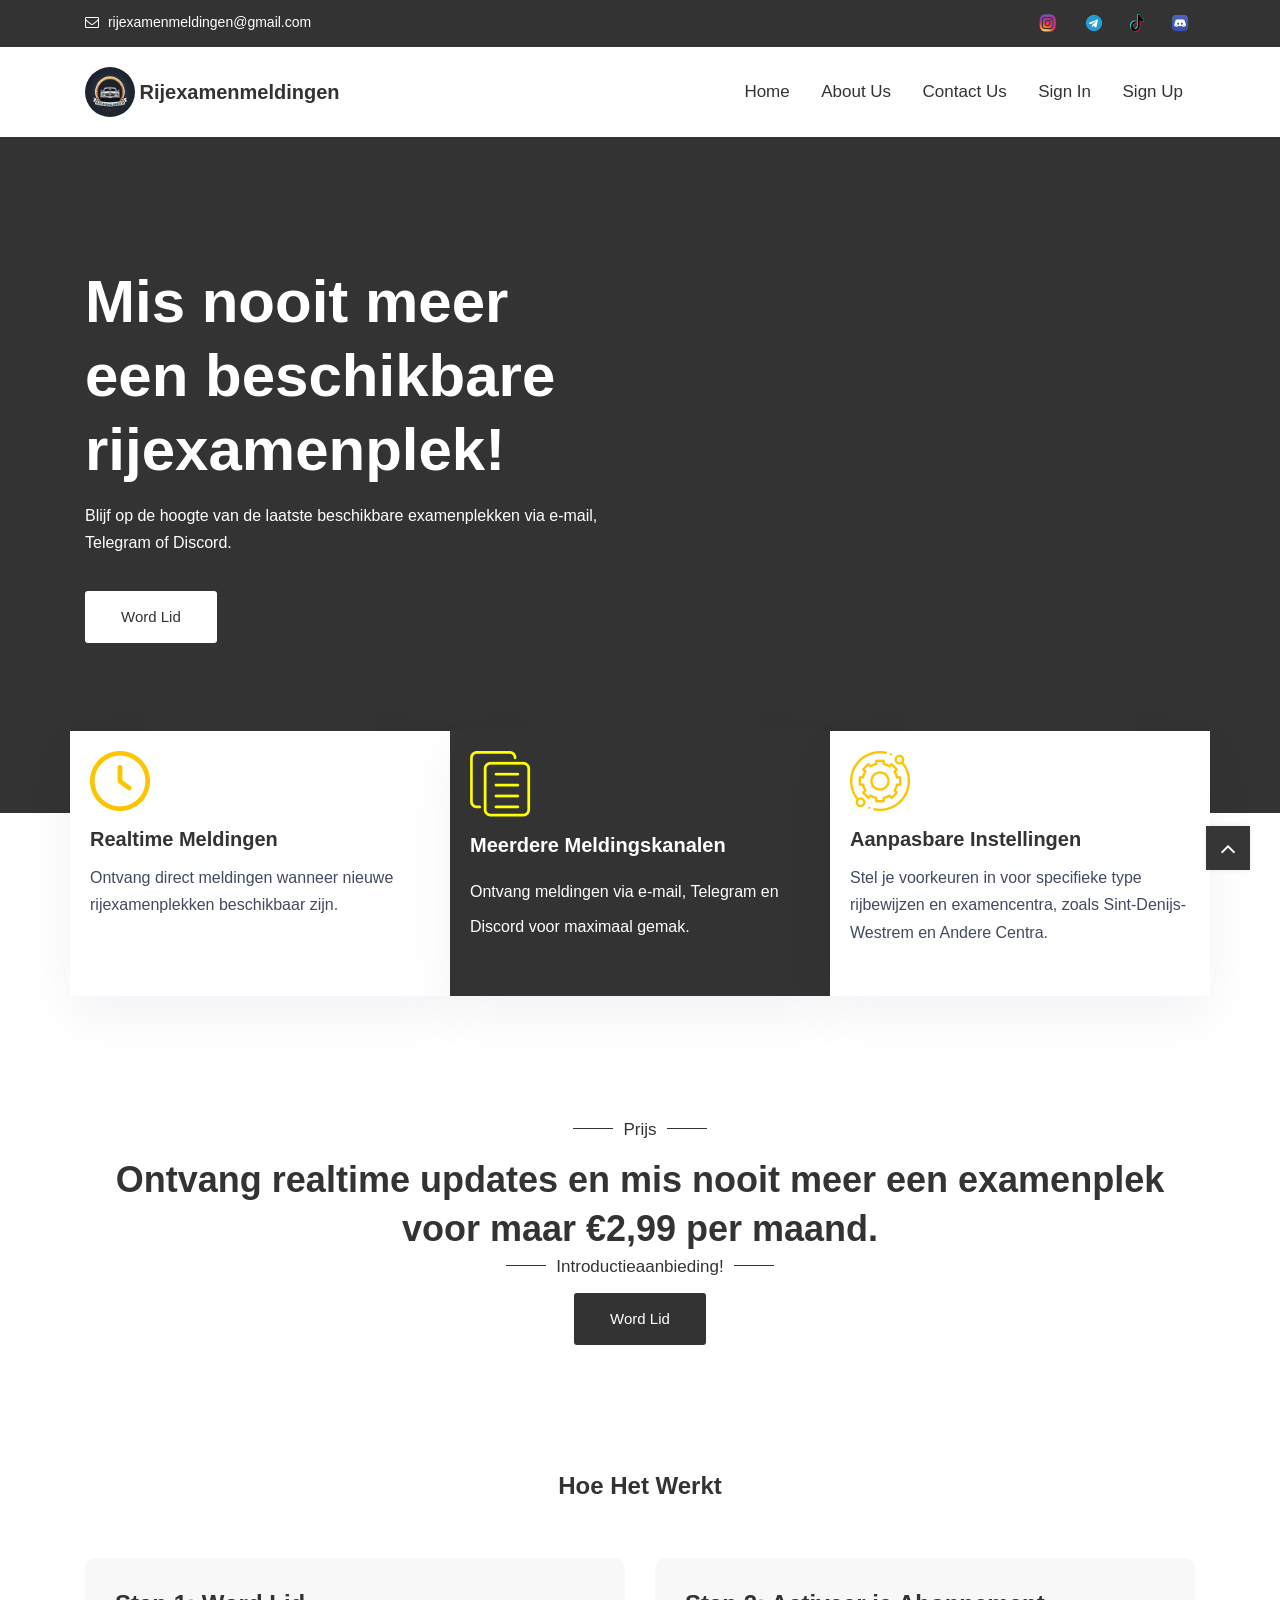
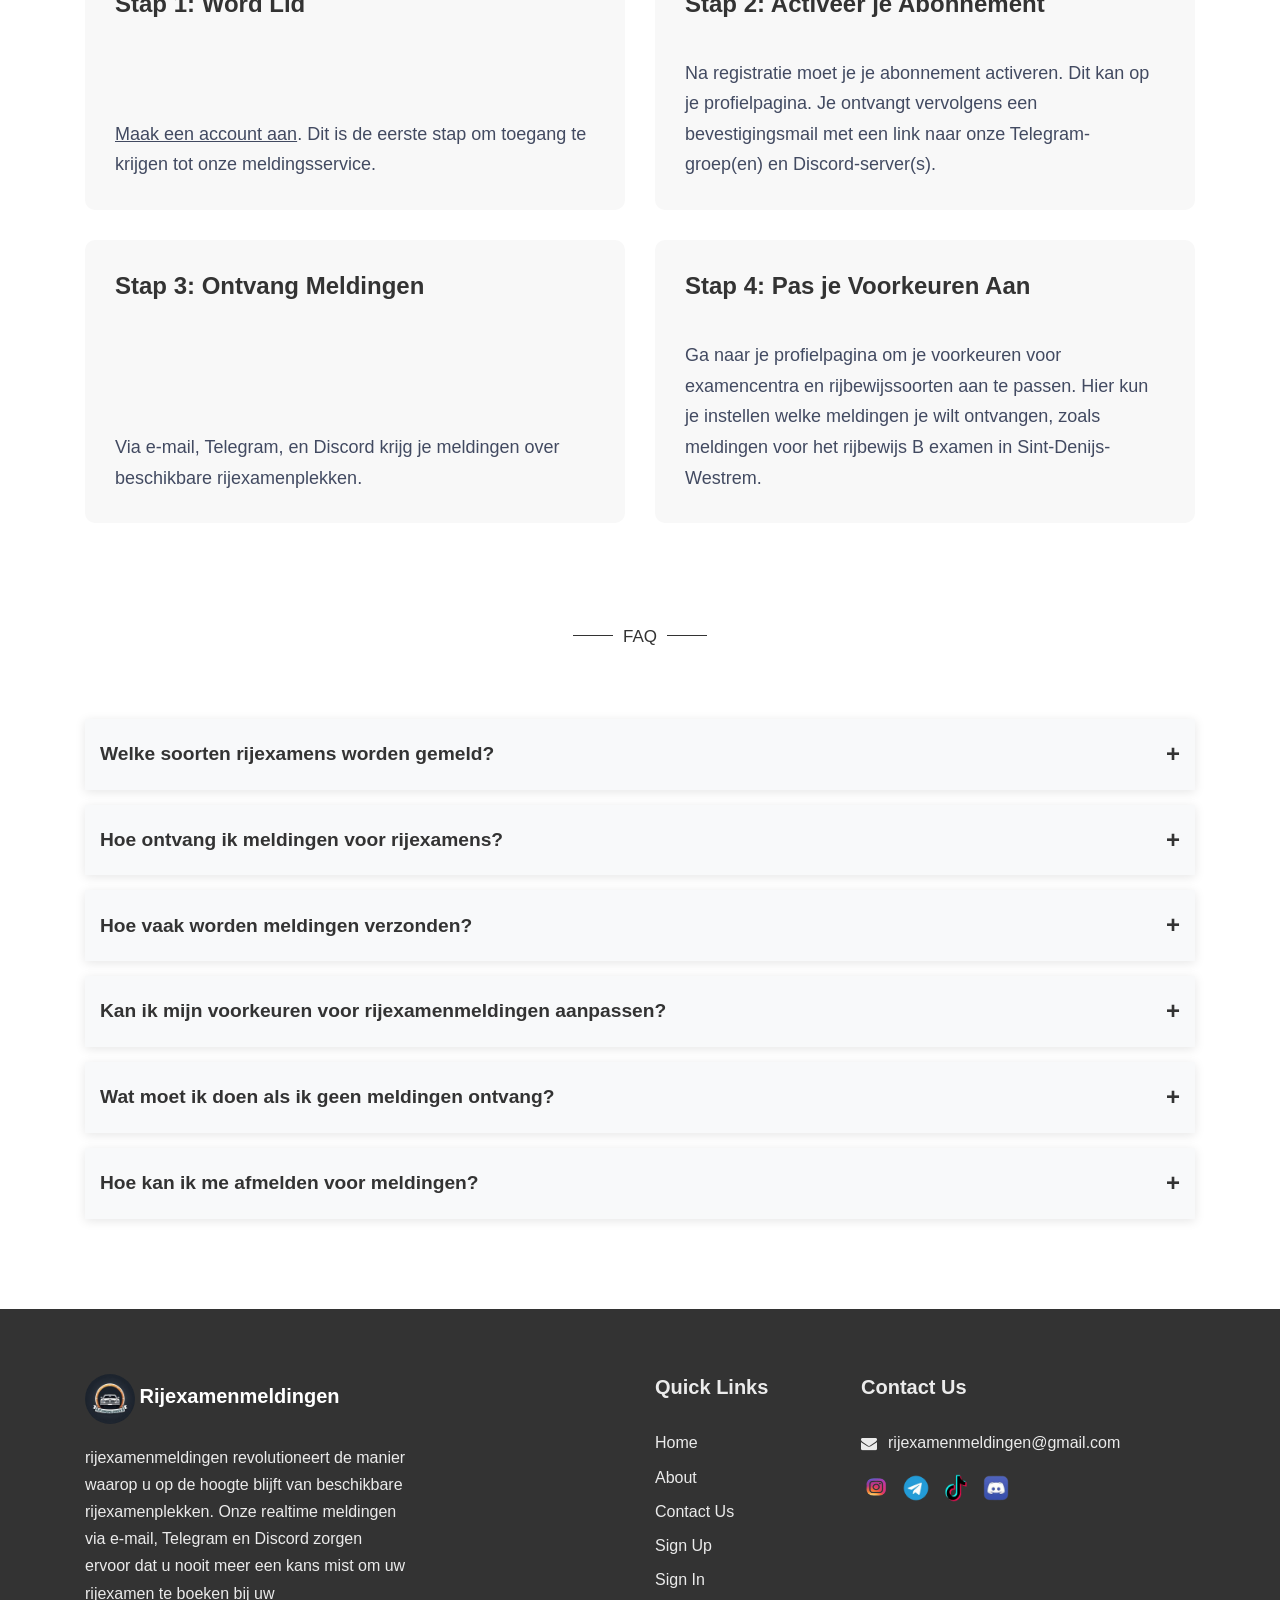
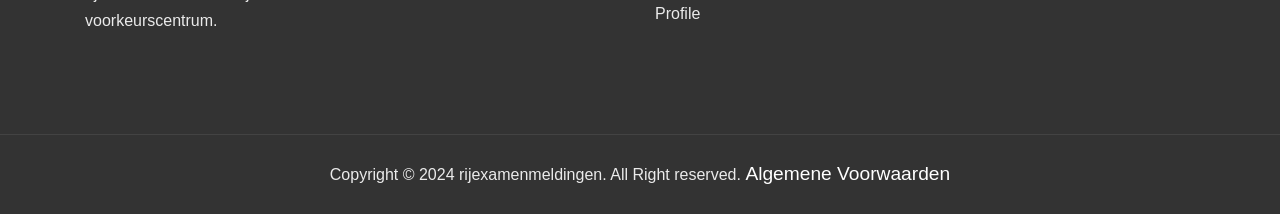
==== commit 1ca6a0df: "[FEATURE] email verification" ====
--- a/index.html
+++ b/index.html
@@ -123,7 +123,7 @@
             </button>
           </div>
           <div class="logo">
-            <a href="index.html"
+            <a href="index"
               ><img style="border-radius: 50px" src="/assets/img/logo-1024.png" width="50px" height="50px" alt="img"
             /></a>
             <h4 style="display: inline">Rijexamenmeldingen</h4>
@@ -132,22 +132,22 @@
           <div class="collapse navbar-collapse" id="edumint_main_menu">
             <ul class="navbar-nav menu-open text-right">
               <li>
-                <a href="index.html">Home</a>
+                <a href="index">Home</a>
               </li>
               <li>
-                <a href="about.html">About Us</a>
+                <a href="about">About Us</a>
               </li>
               <li>
-                <a href="contact.html">Contact Us</a>
+                <a href="contact">Contact Us</a>
               </li>
               <li>
-                <a href="login.html">Sign In</a>
+                <a href="login">Sign In</a>
               </li>
               <li>
-                <a href="register.html">Sign Up</a>
+                <a href="register">Sign Up</a>
               </li>
               <li>
-                <a href="profile.html">Profile</a>
+                <a href="profile">Profile</a>
               </li>
             </ul>
           </div>
@@ -170,10 +170,7 @@
                 Blijf op de hoogte van de laatste beschikbare examenplekken via e-mail, Telegram of Discord.
               </p>
               <div class="btn-wrap">
-                <a
-                  class="btn btn-base b-animate-4 mr-3"
-                  href="/register.html"
-                  style="background-color: white; color: #333"
+                <a class="btn btn-base b-animate-4 mr-3" href="/register" style="background-color: white; color: #333"
                   >Word Lid</a
                 >
               </div>
@@ -275,7 +272,7 @@
               </h2>
               <h5 class="sub-title double-line">Introductieaanbieding!</h5>
               <div class="btn-wrap">
-                <a class="btn btn-base b-animate-4 mr-3" style="margin: 0 !important" href="/register.html">Word Lid</a>
+                <a class="btn btn-base b-animate-4 mr-3" style="margin: 0 !important" href="/register">Word Lid</a>
               </div>
             </div>
           </div>
@@ -299,8 +296,8 @@
             <div class="single-testimonial-inner">
               <h2 class="title double-line">Stap 1: Word Lid</h2>
               <p>
-                <a href="/register.html" , style="text-decoration: underline">Maak een account aan</a>. Dit is de eerste
-                stap om toegang te krijgen tot onze meldingsservice.
+                <a href="/register" , style="text-decoration: underline">Maak een account aan</a>. Dit is de eerste stap
+                om toegang te krijgen tot onze meldingsservice.
               </p>
             </div>
           </div>
@@ -568,12 +565,12 @@
             <div class="widget widget_nav_menu">
               <h4 class="widget-title">Quick Links</h4>
               <ul>
-                <li><a href="index.html">Home</a></li>
-                <li><a href="about.html">About</a></li>
-                <li><a href="contact.html">Contact Us</a></li>
-                <li><a href="register.html">Sign Up</a></li>
-                <li><a href="login.html">Sign In</a></li>
-                <li><a href="profile.html">Profile</a></li>
+                <li><a href="index">Home</a></li>
+                <li><a href="about">About</a></li>
+                <li><a href="contact">Contact Us</a></li>
+                <li><a href="register">Sign Up</a></li>
+                <li><a href="login">Sign In</a></li>
+                <li><a href="profile">Profile</a></li>
               </ul>
             </div>
           </div>
@@ -638,8 +635,8 @@
 
     <!-- all plugins here -->
     <script src="assets/js/vendor.js"></script>
-    <!-- main js  -->
     <script src="assets/js/main.js"></script>
+    <script src="assets/js/tracking.js"></script>
     <script src="assets/js/nav.js"></script>
   </body>
 </html>
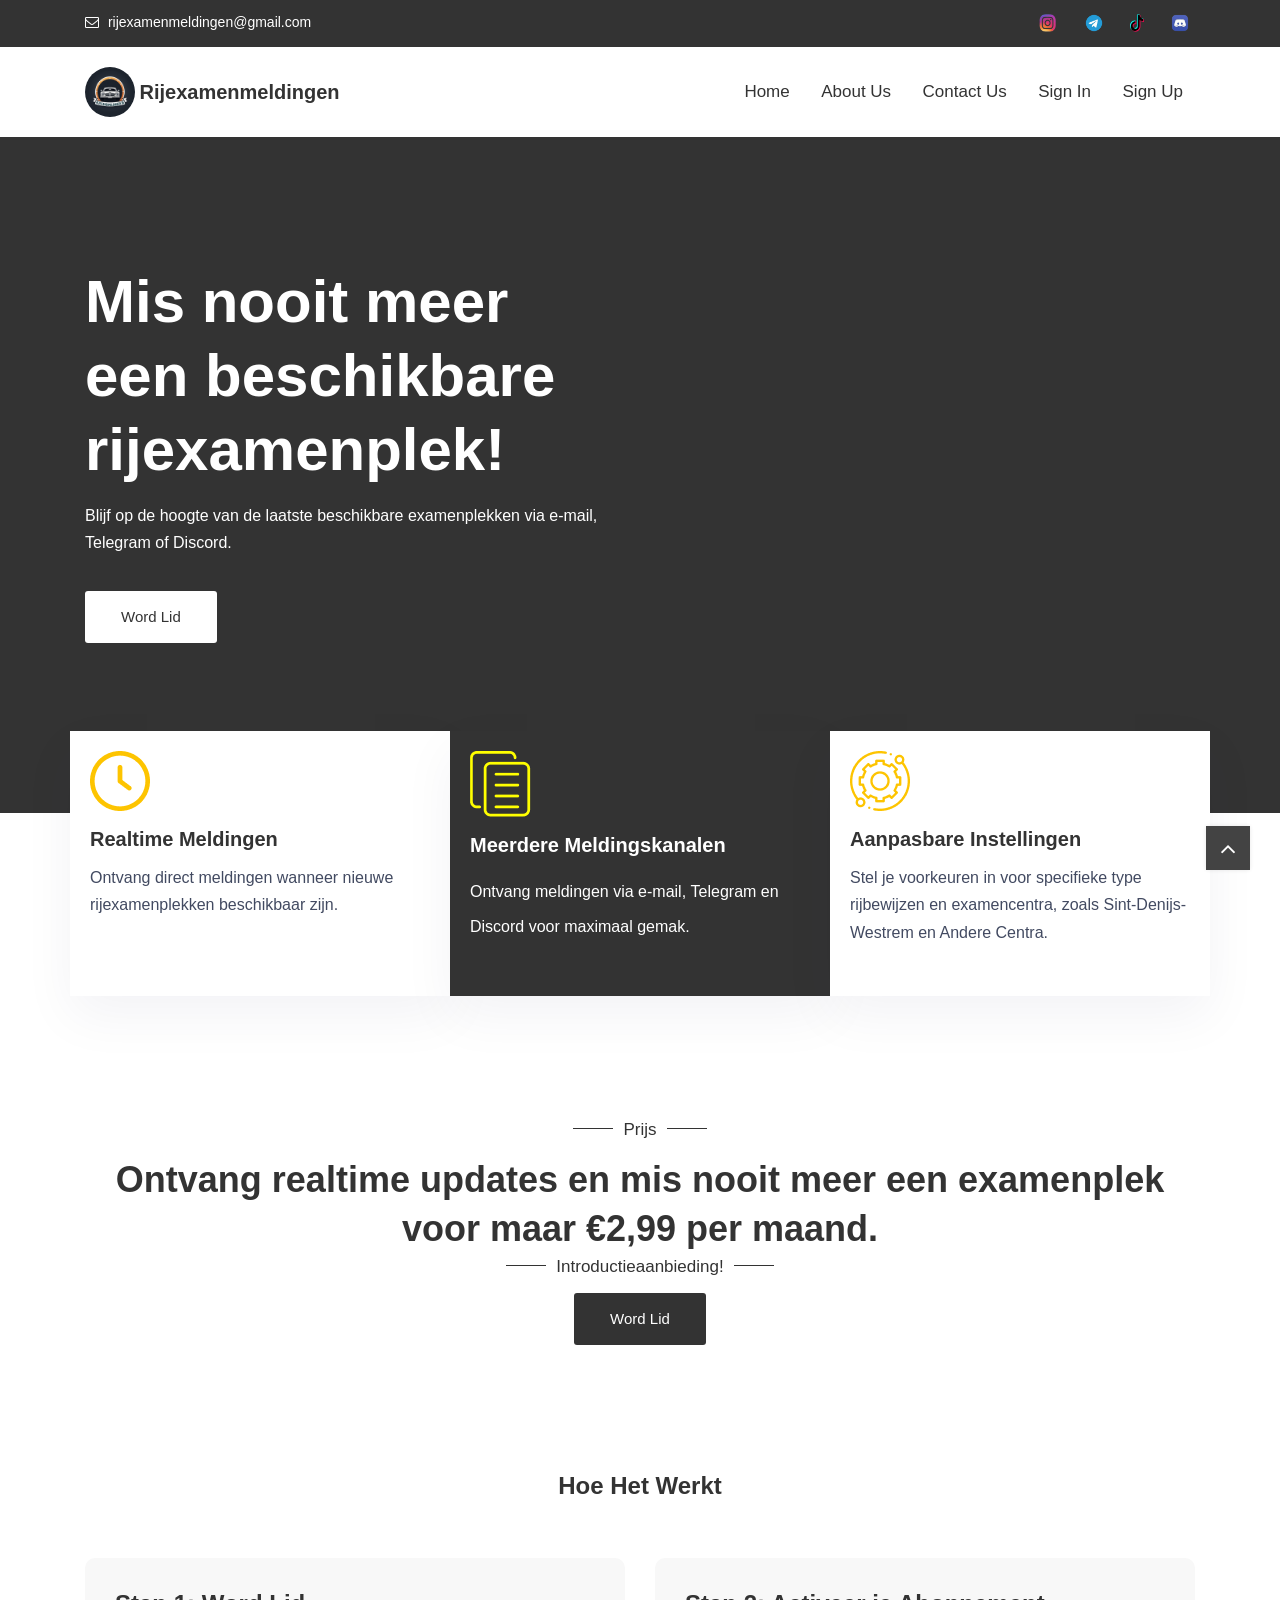
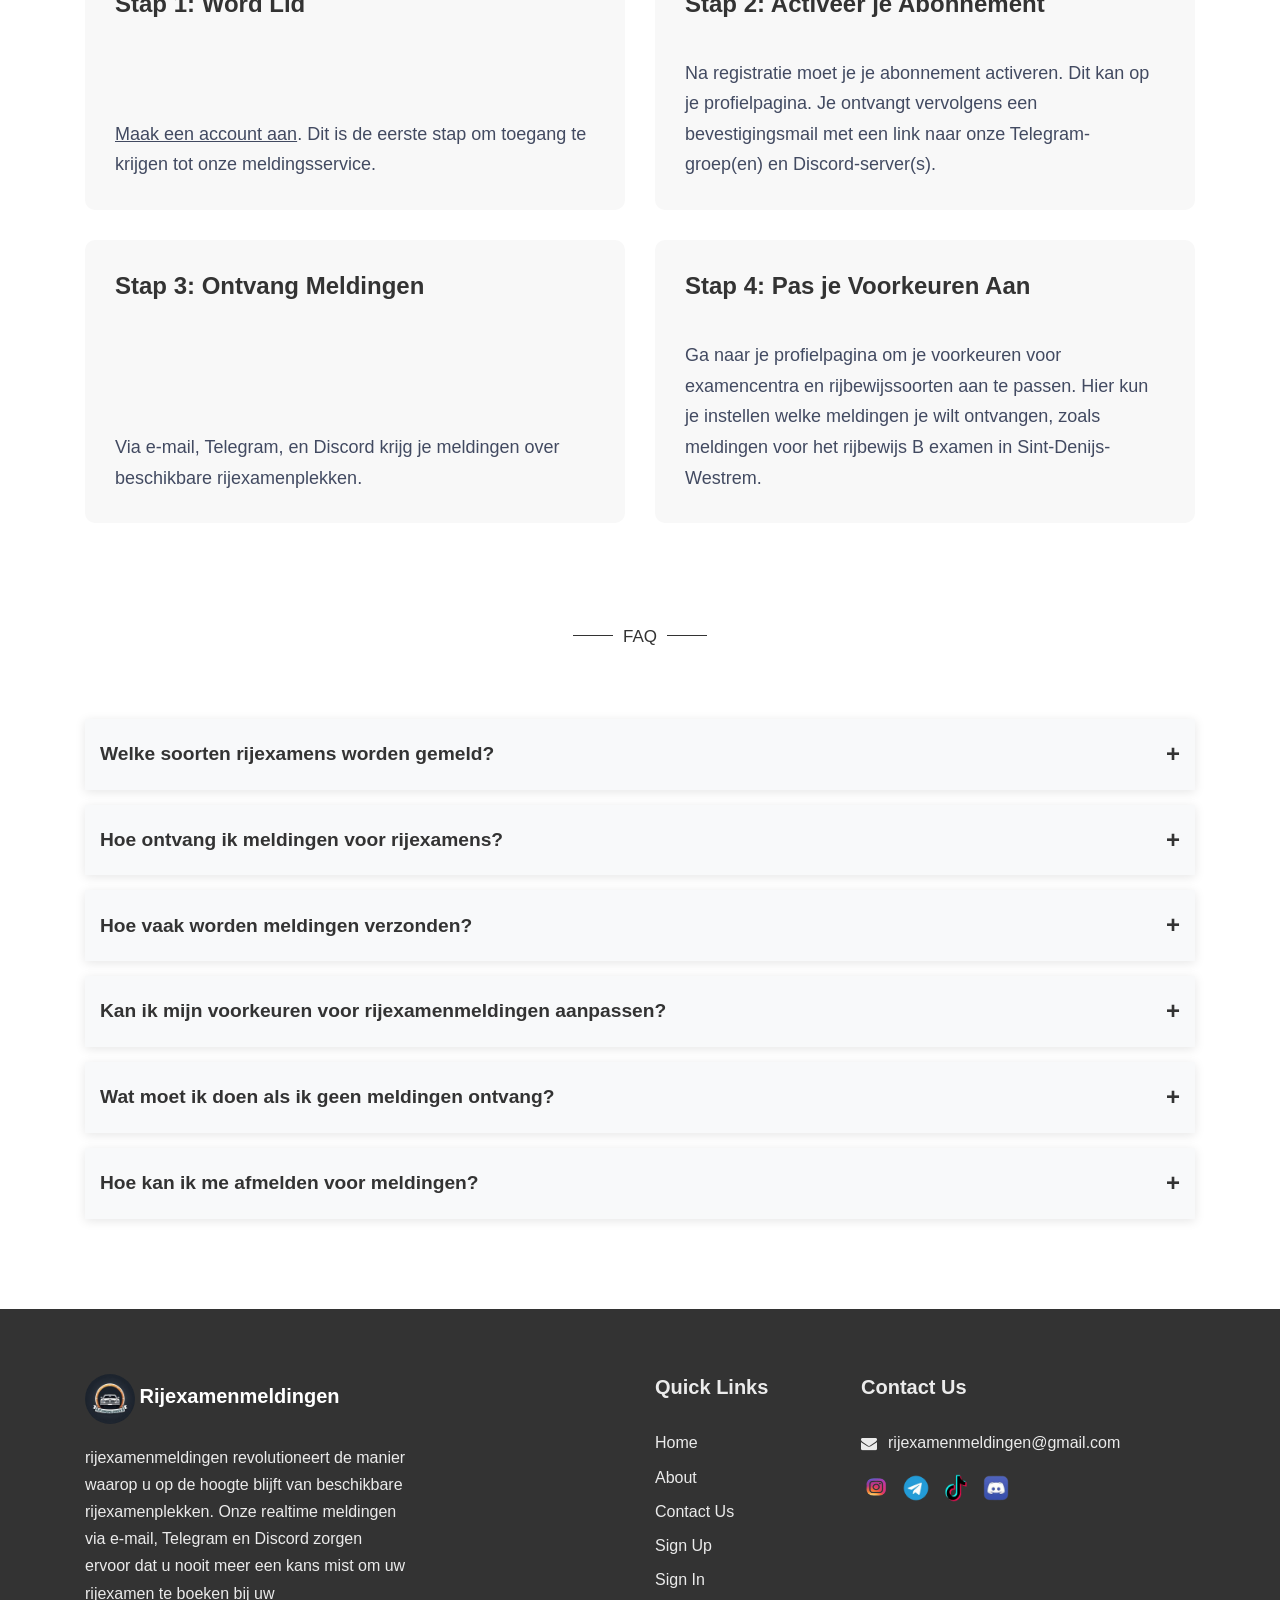
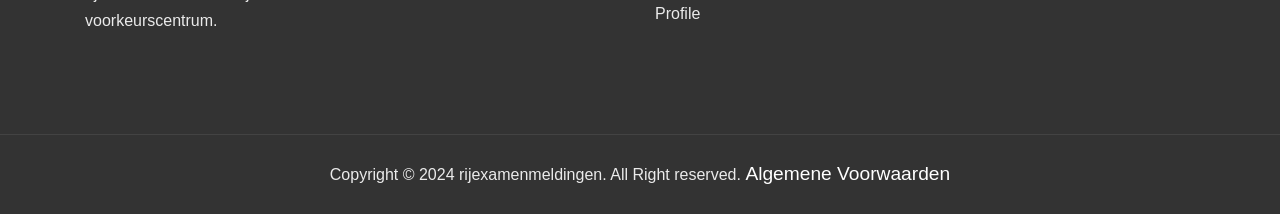
==== commit 3b1d45ce: "[FIX] page favicon" ====
--- a/index.html
+++ b/index.html
@@ -17,6 +17,7 @@
     <title>Rijexamenmeldingen</title>
     <link rel="icon" href="favicon.svg" type="image/svg+xml" />
     <link rel="icon" href="assets/img/favicon.jpg" sizes="20x20" type="image/jpg" />
+    <link rel="icon" href="assets/img/favicon.png" />
     <link rel="stylesheet" href="https://cdnjs.cloudflare.com/ajax/libs/font-awesome/6.0.0-beta3/css/all.min.css" />
 
     <meta property="og:title" content="Rijexamenmeldingen" />
